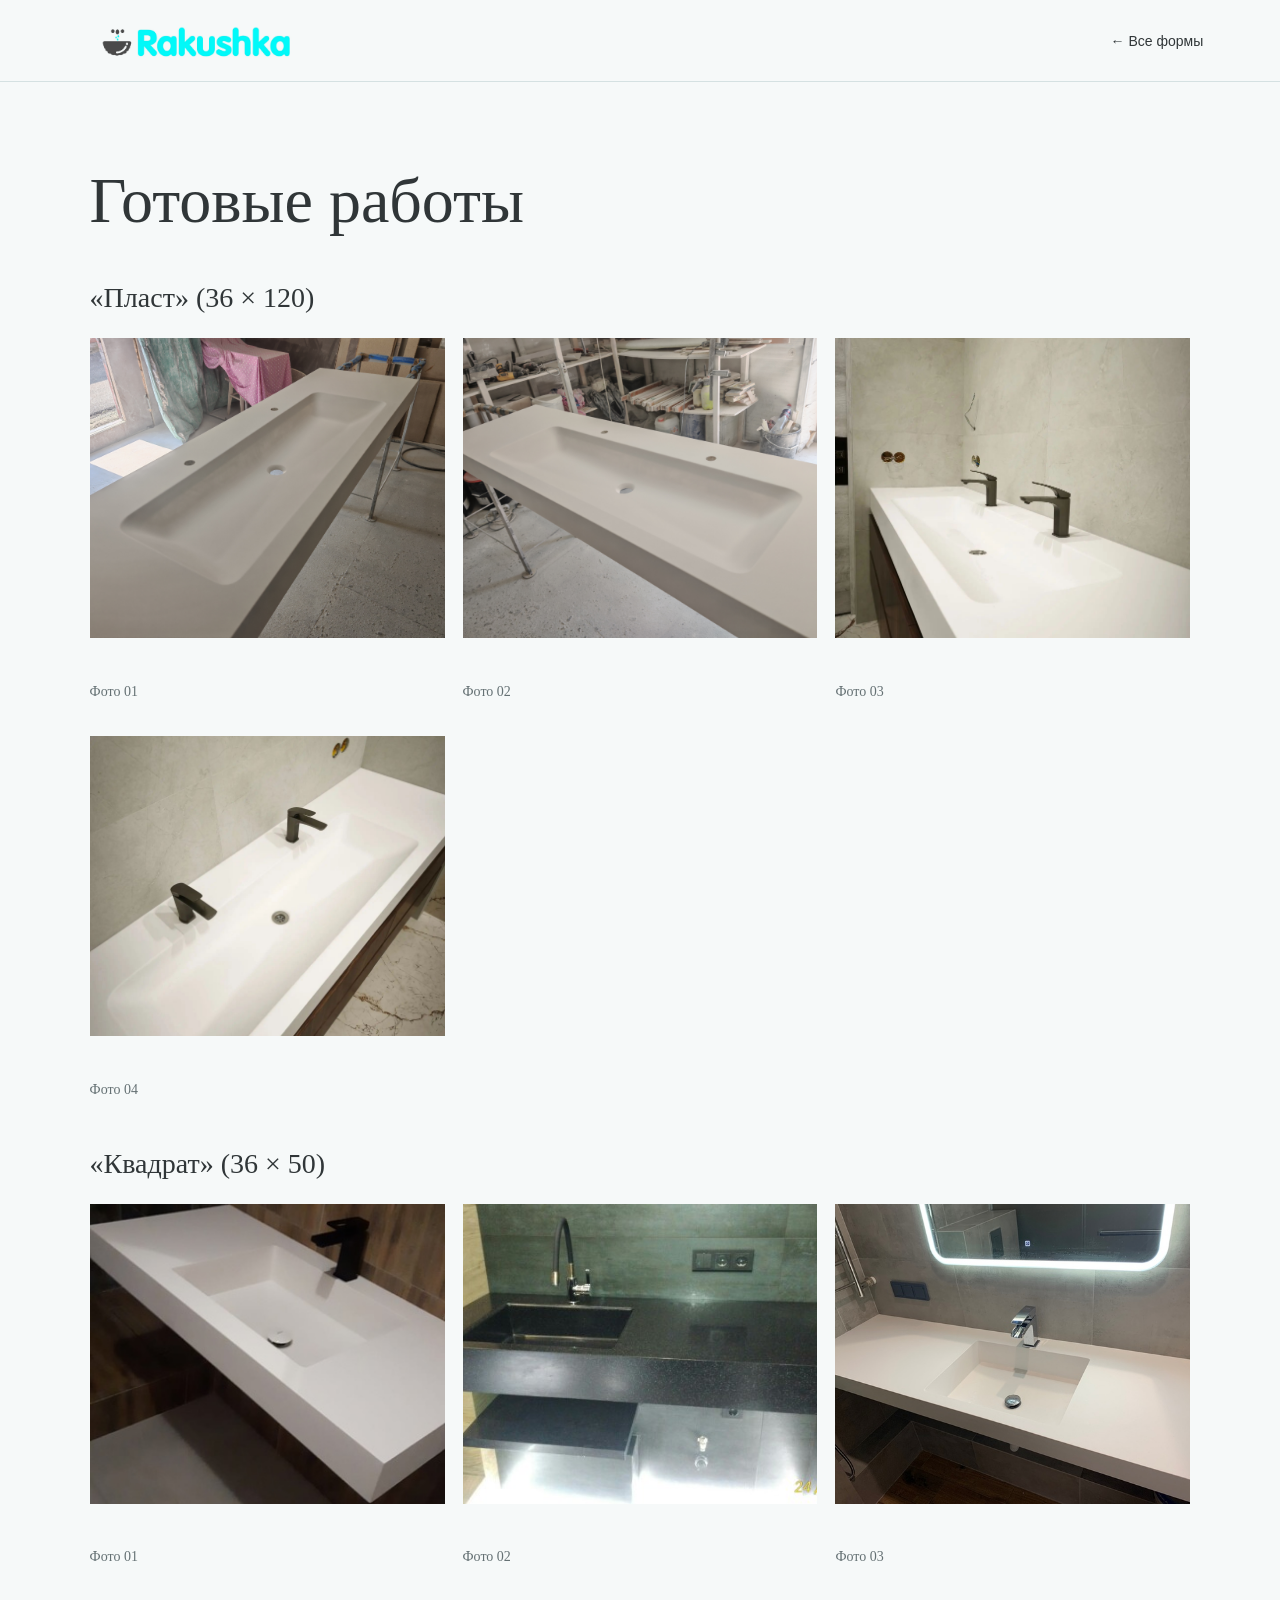
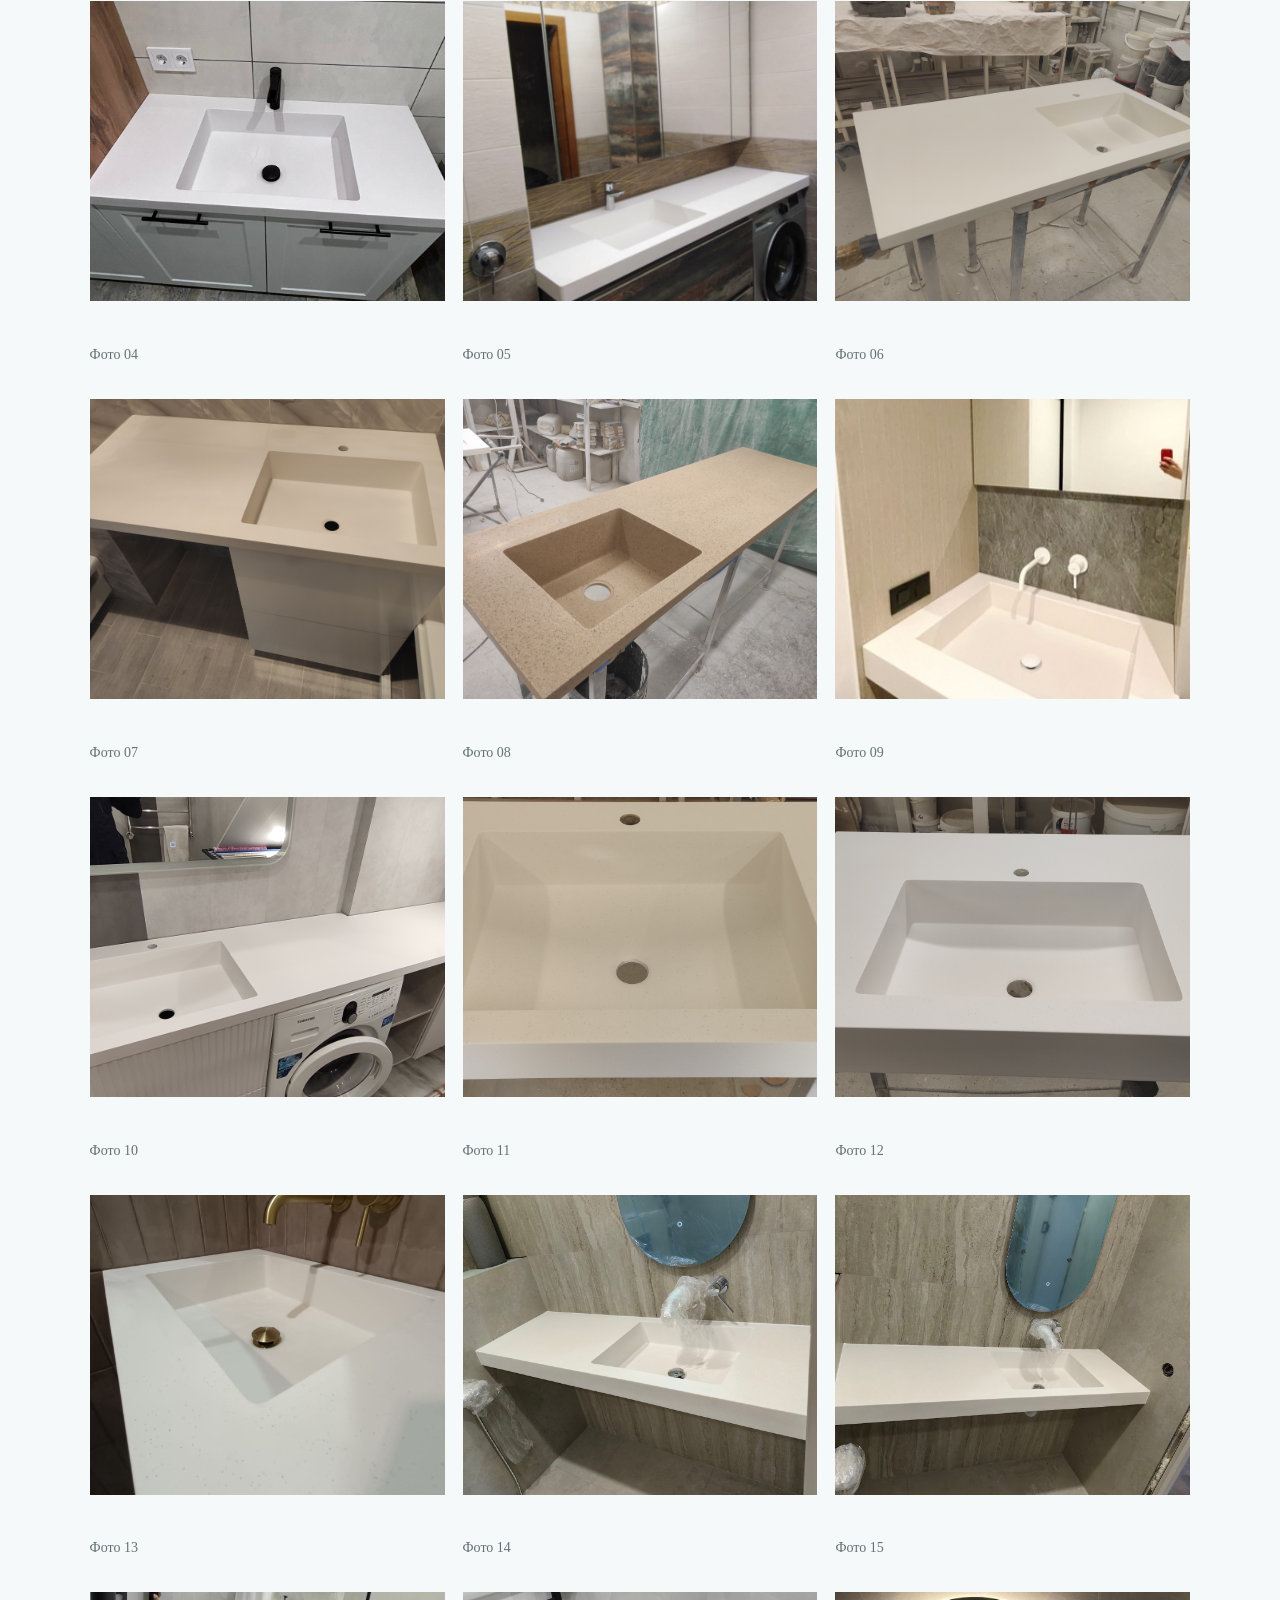
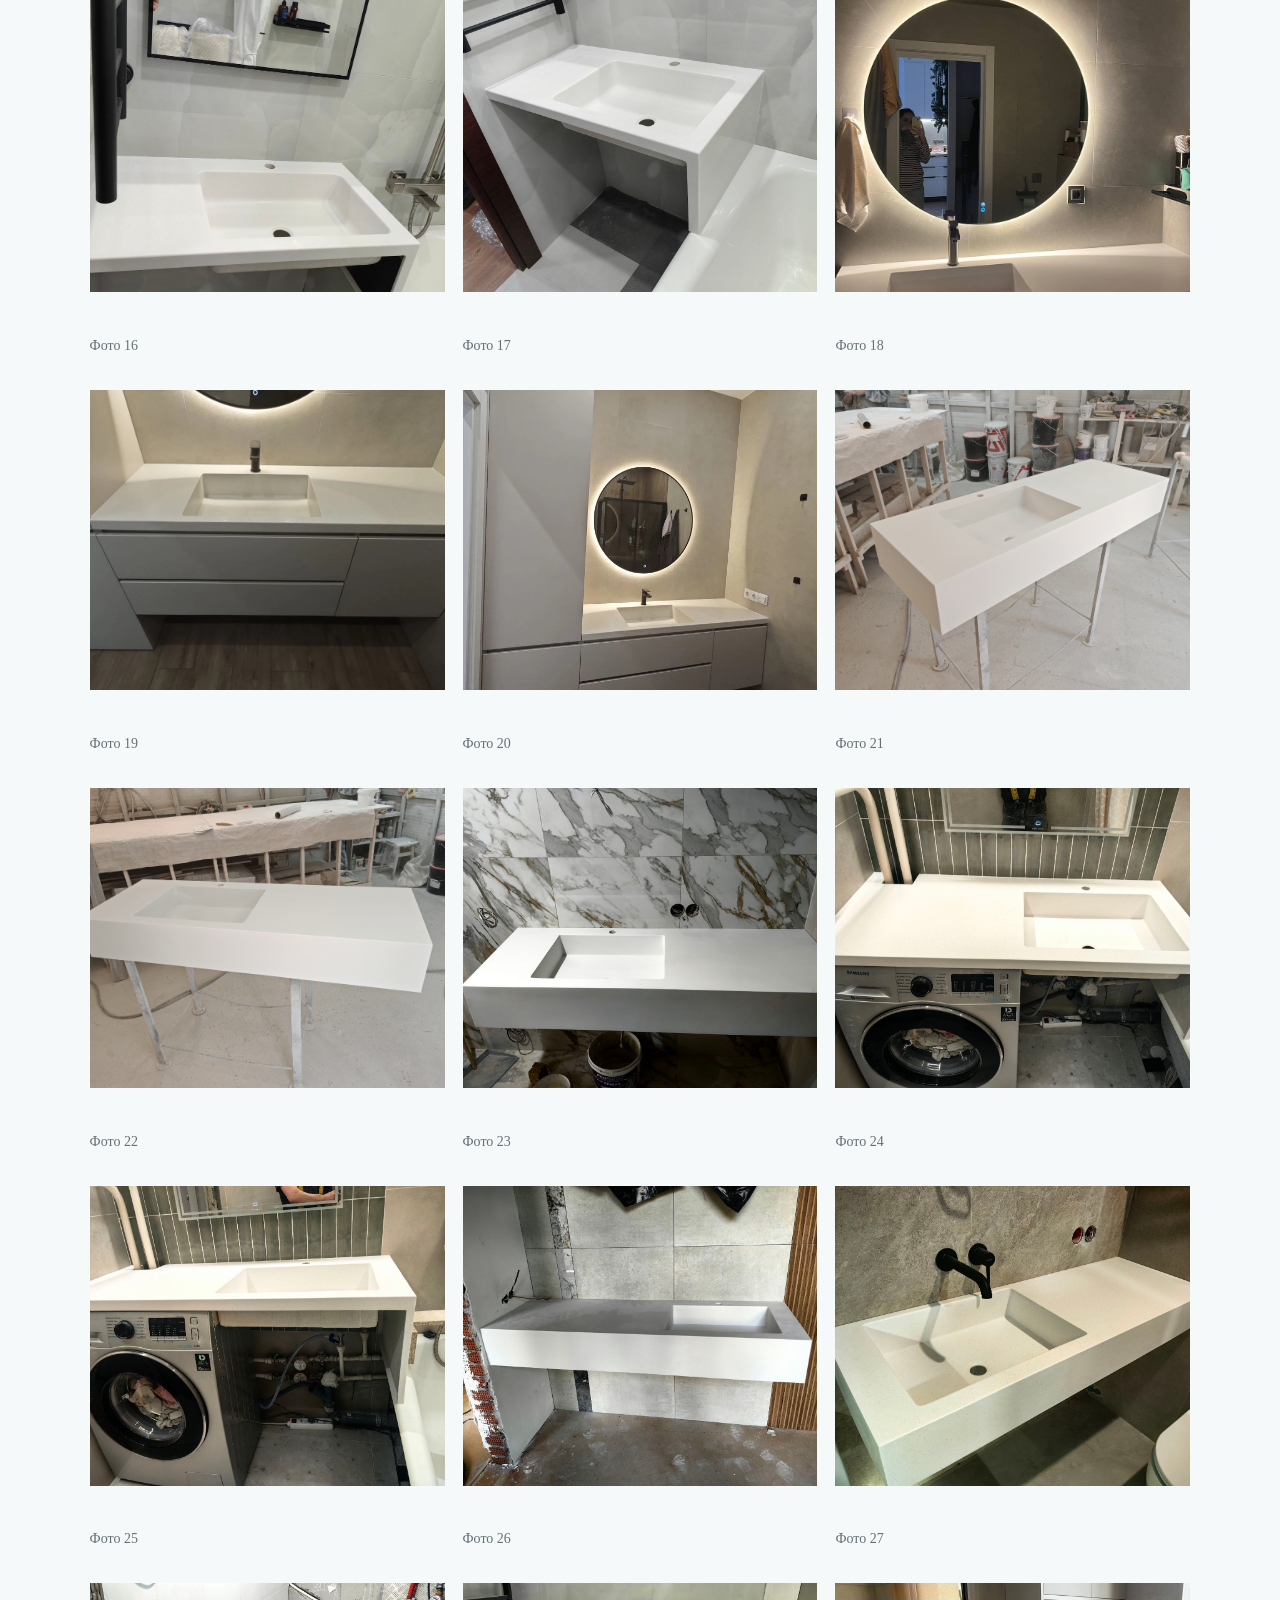
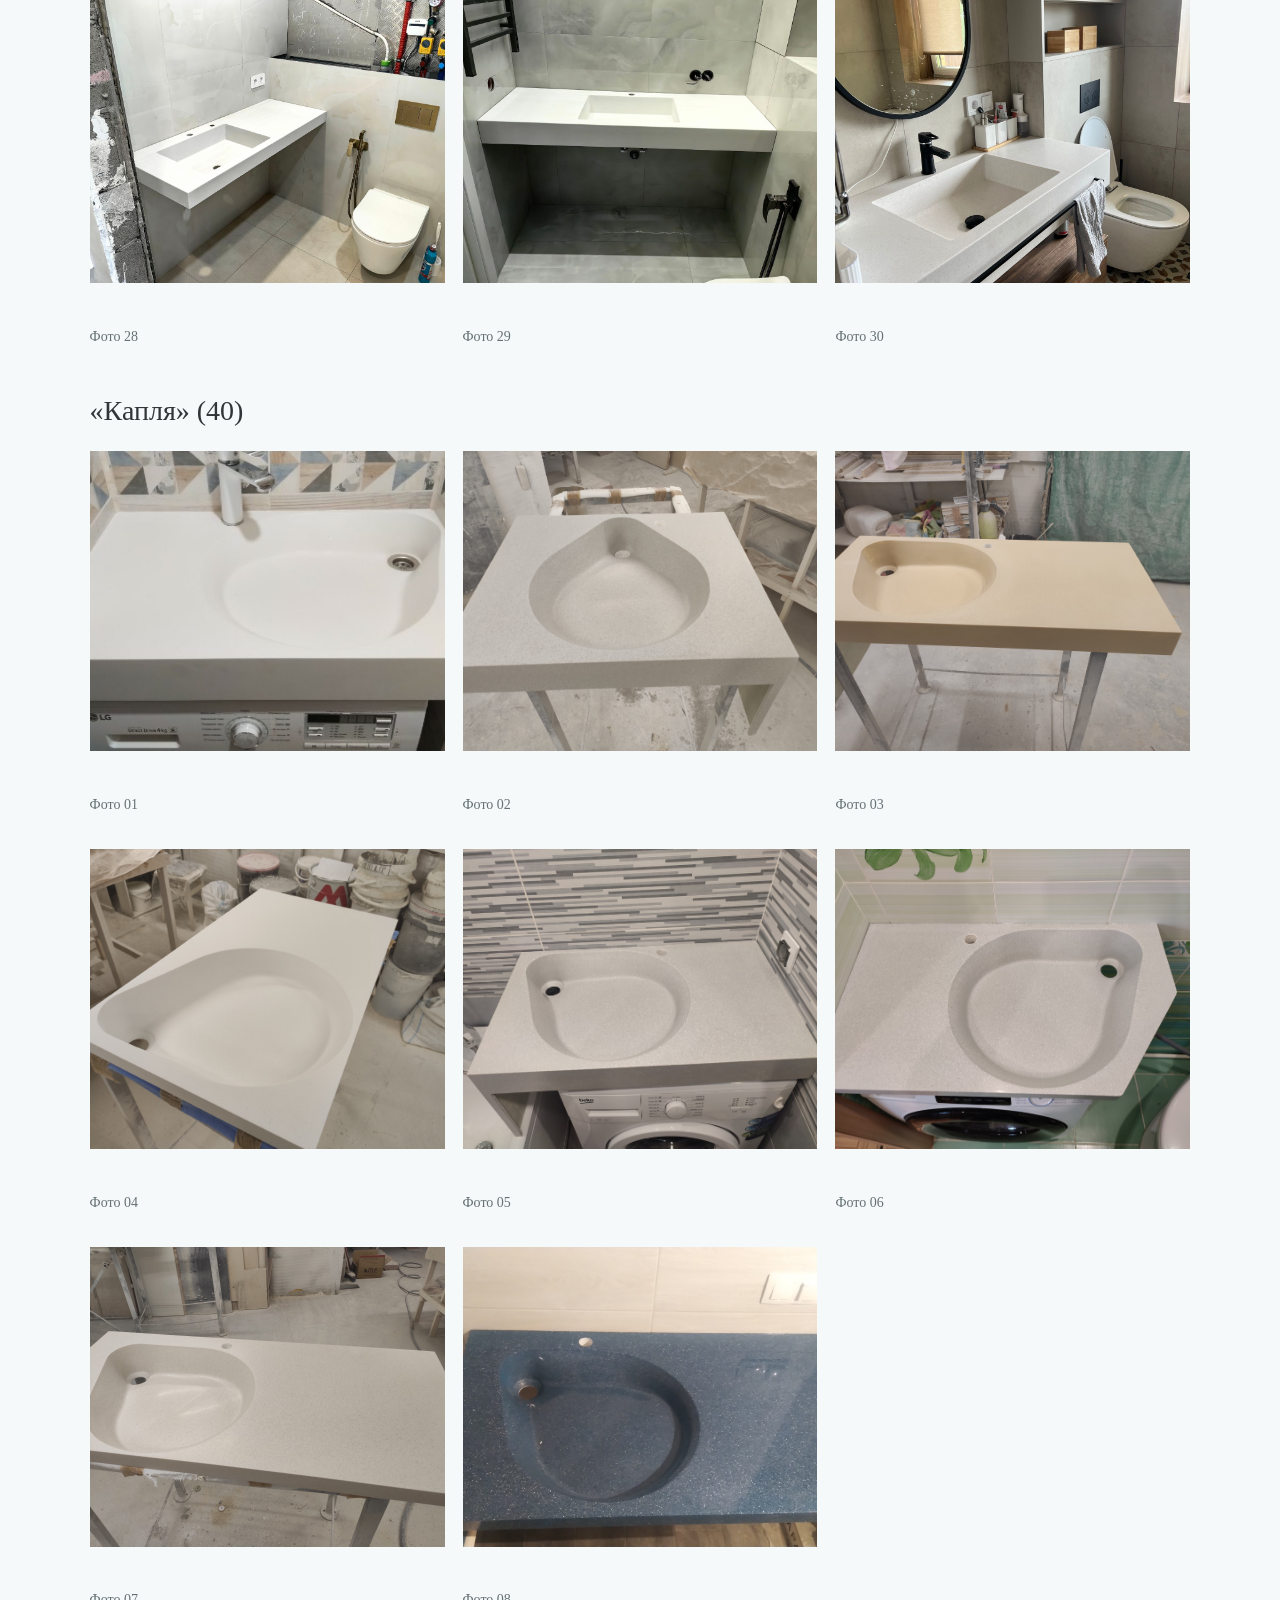
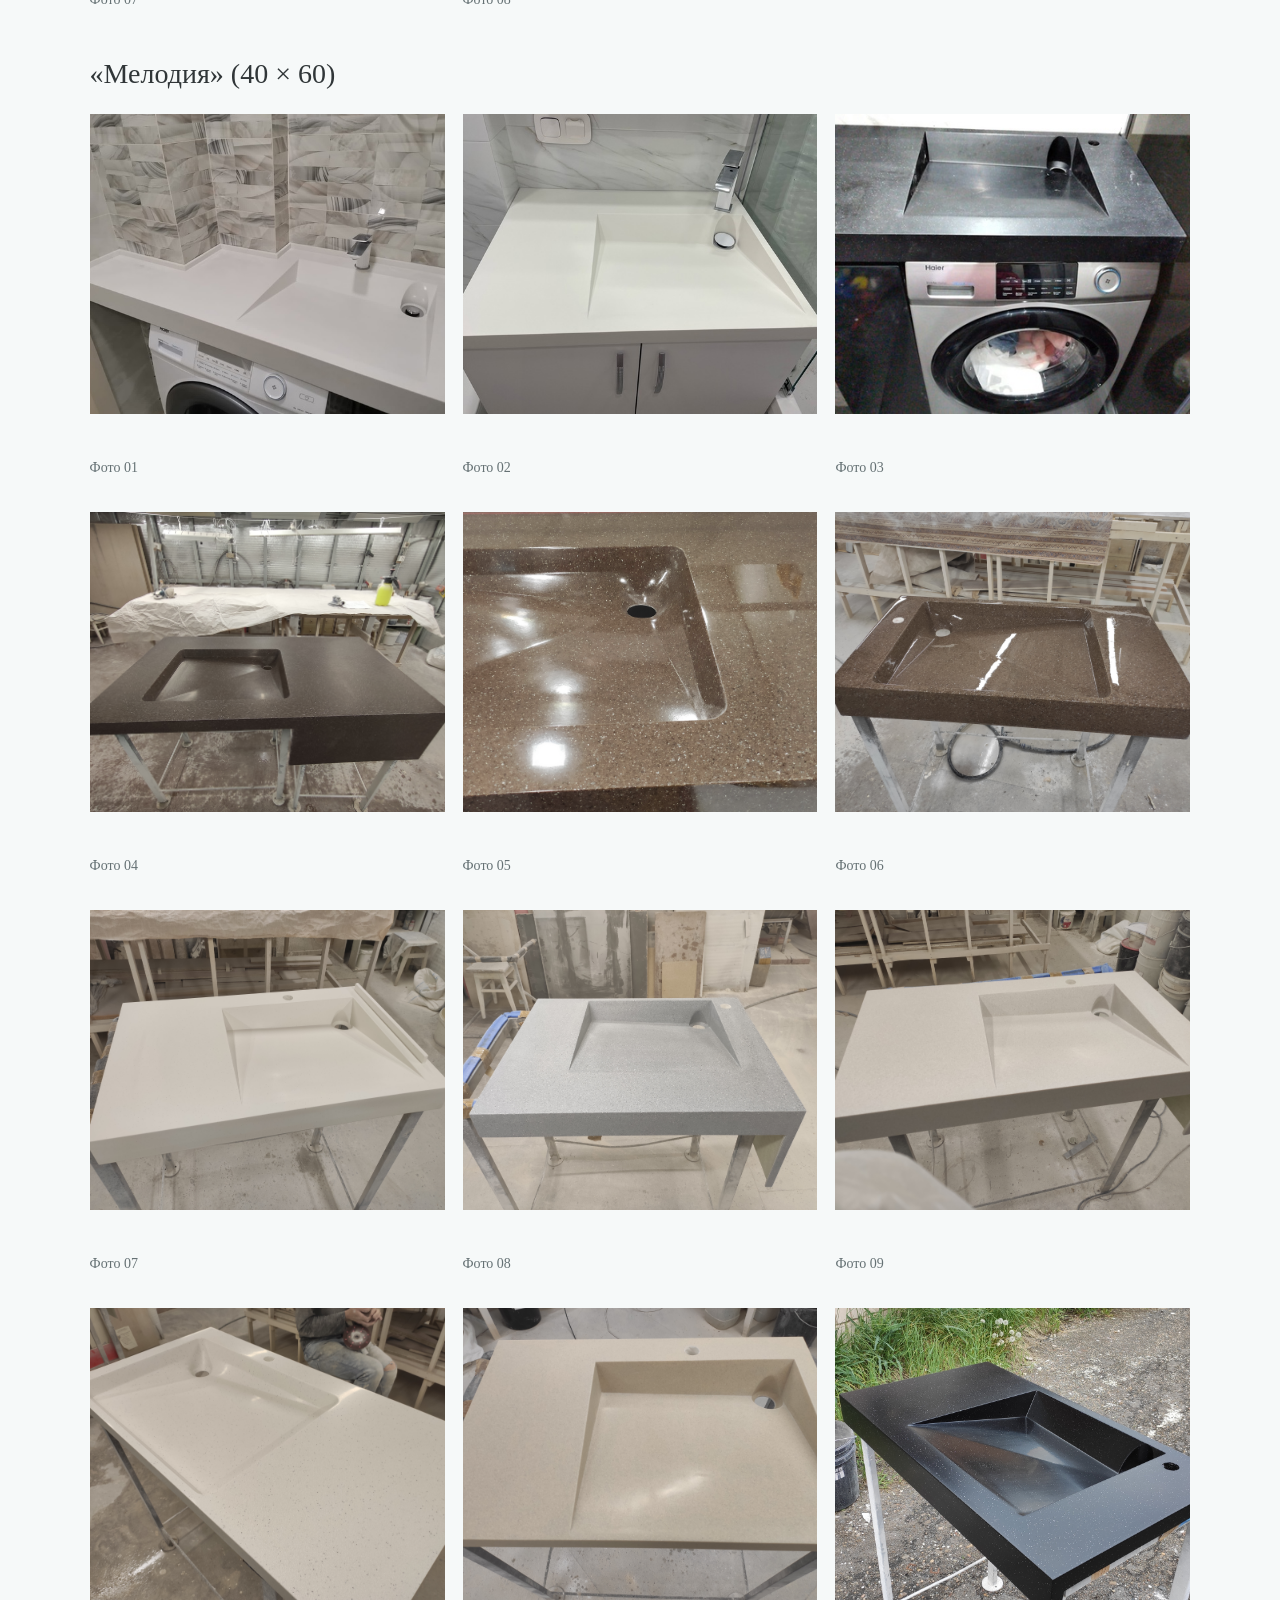
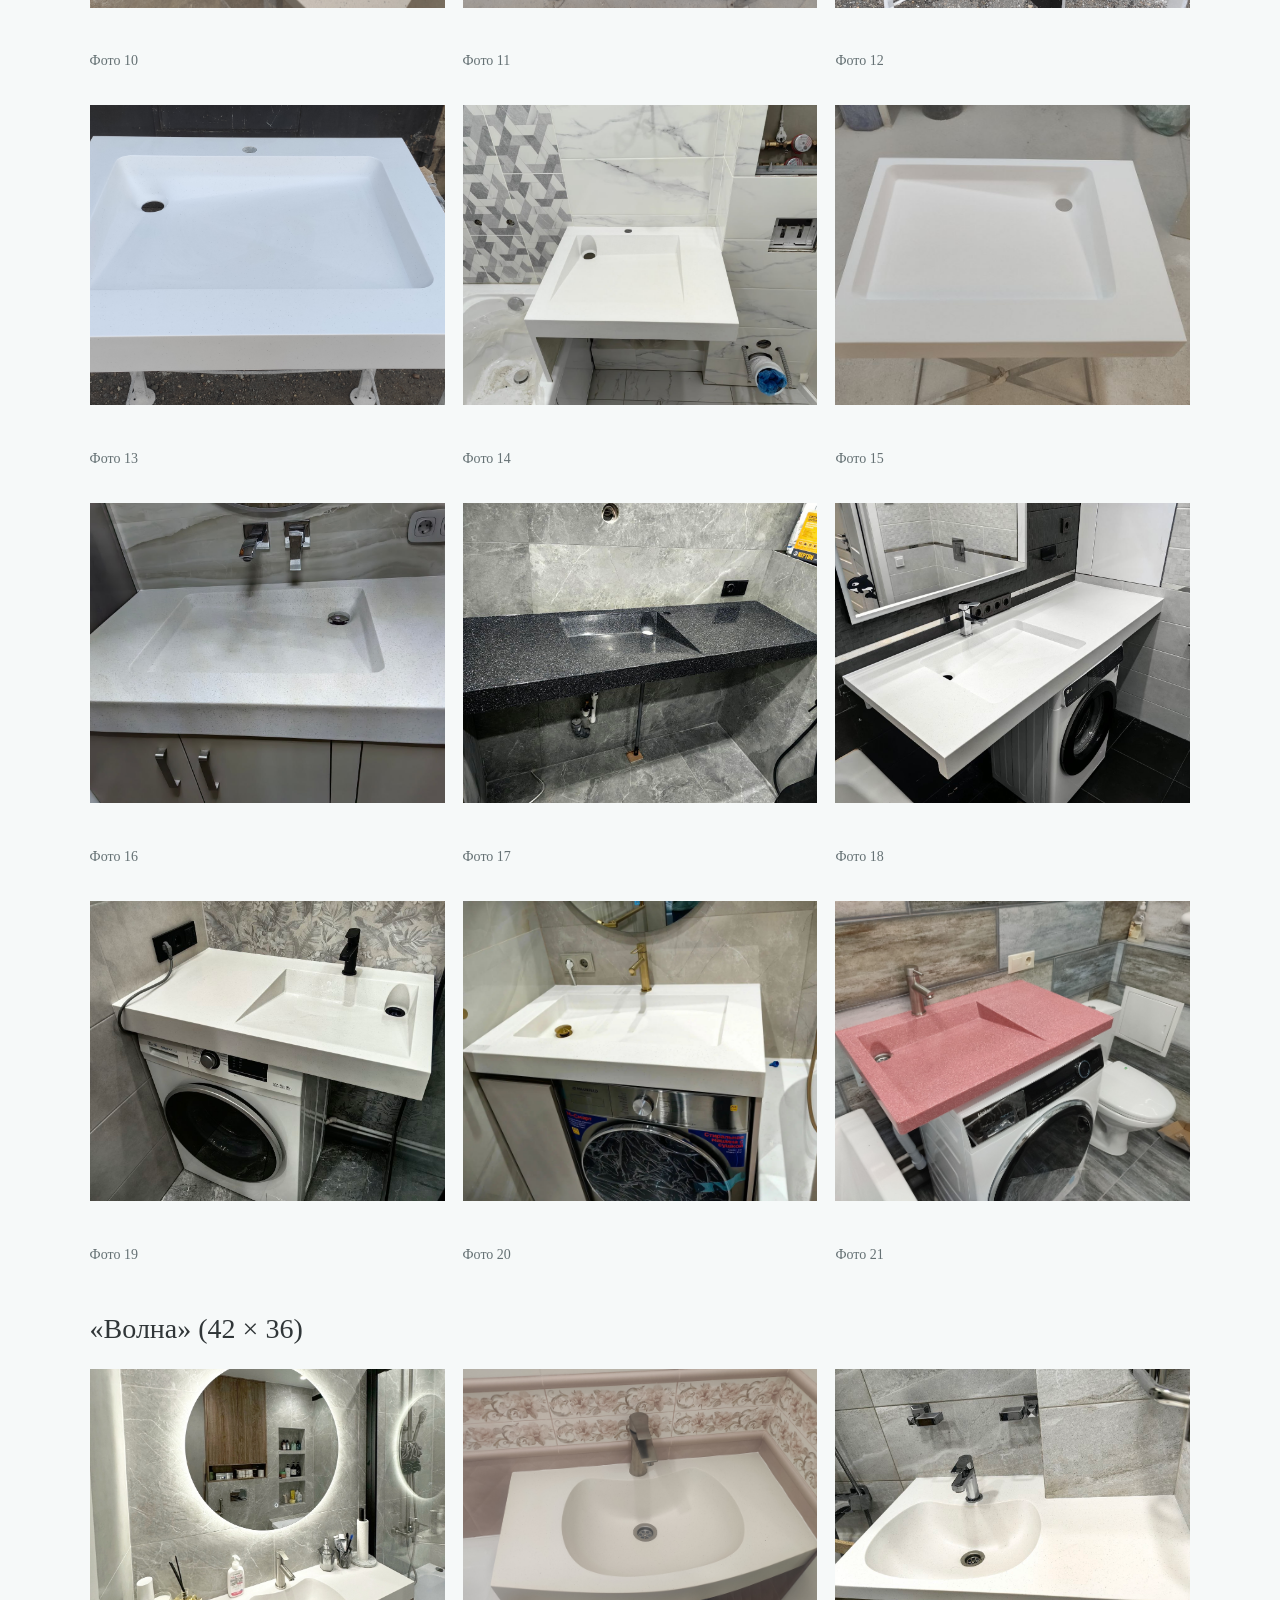
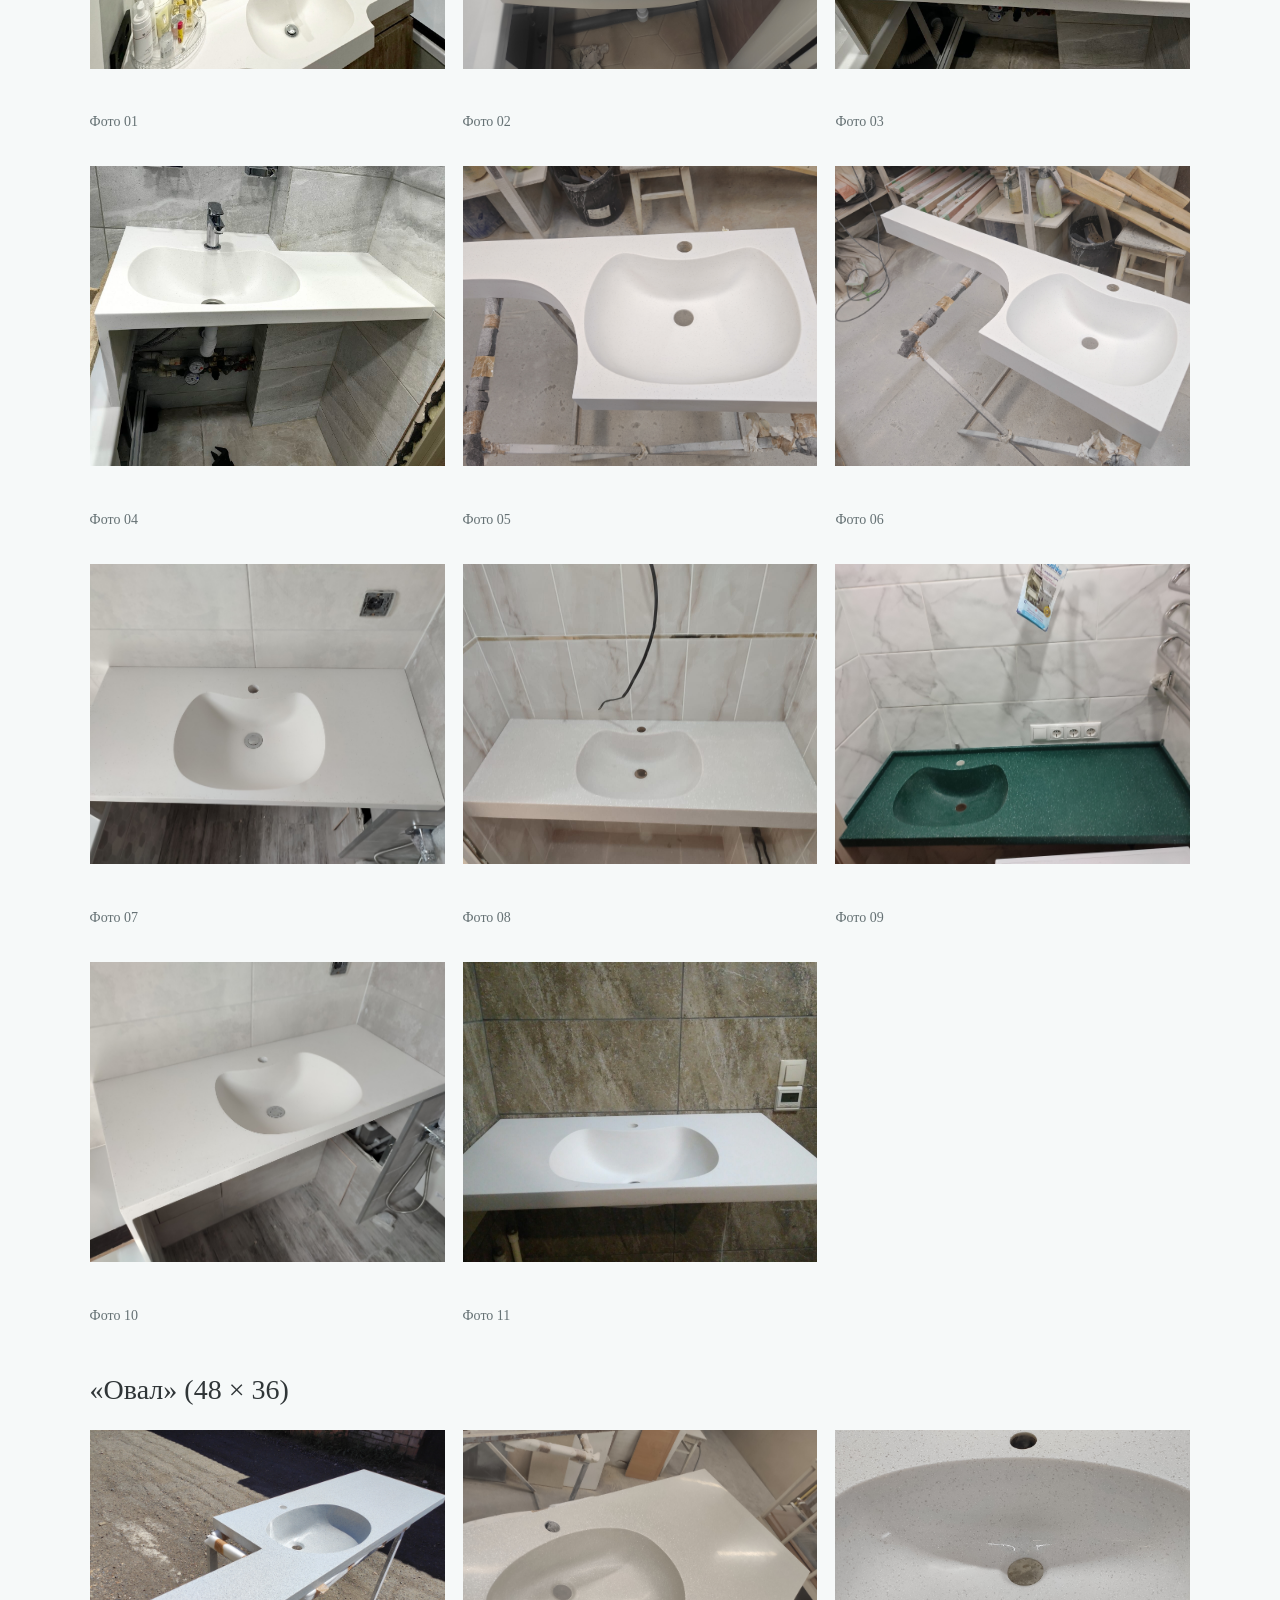
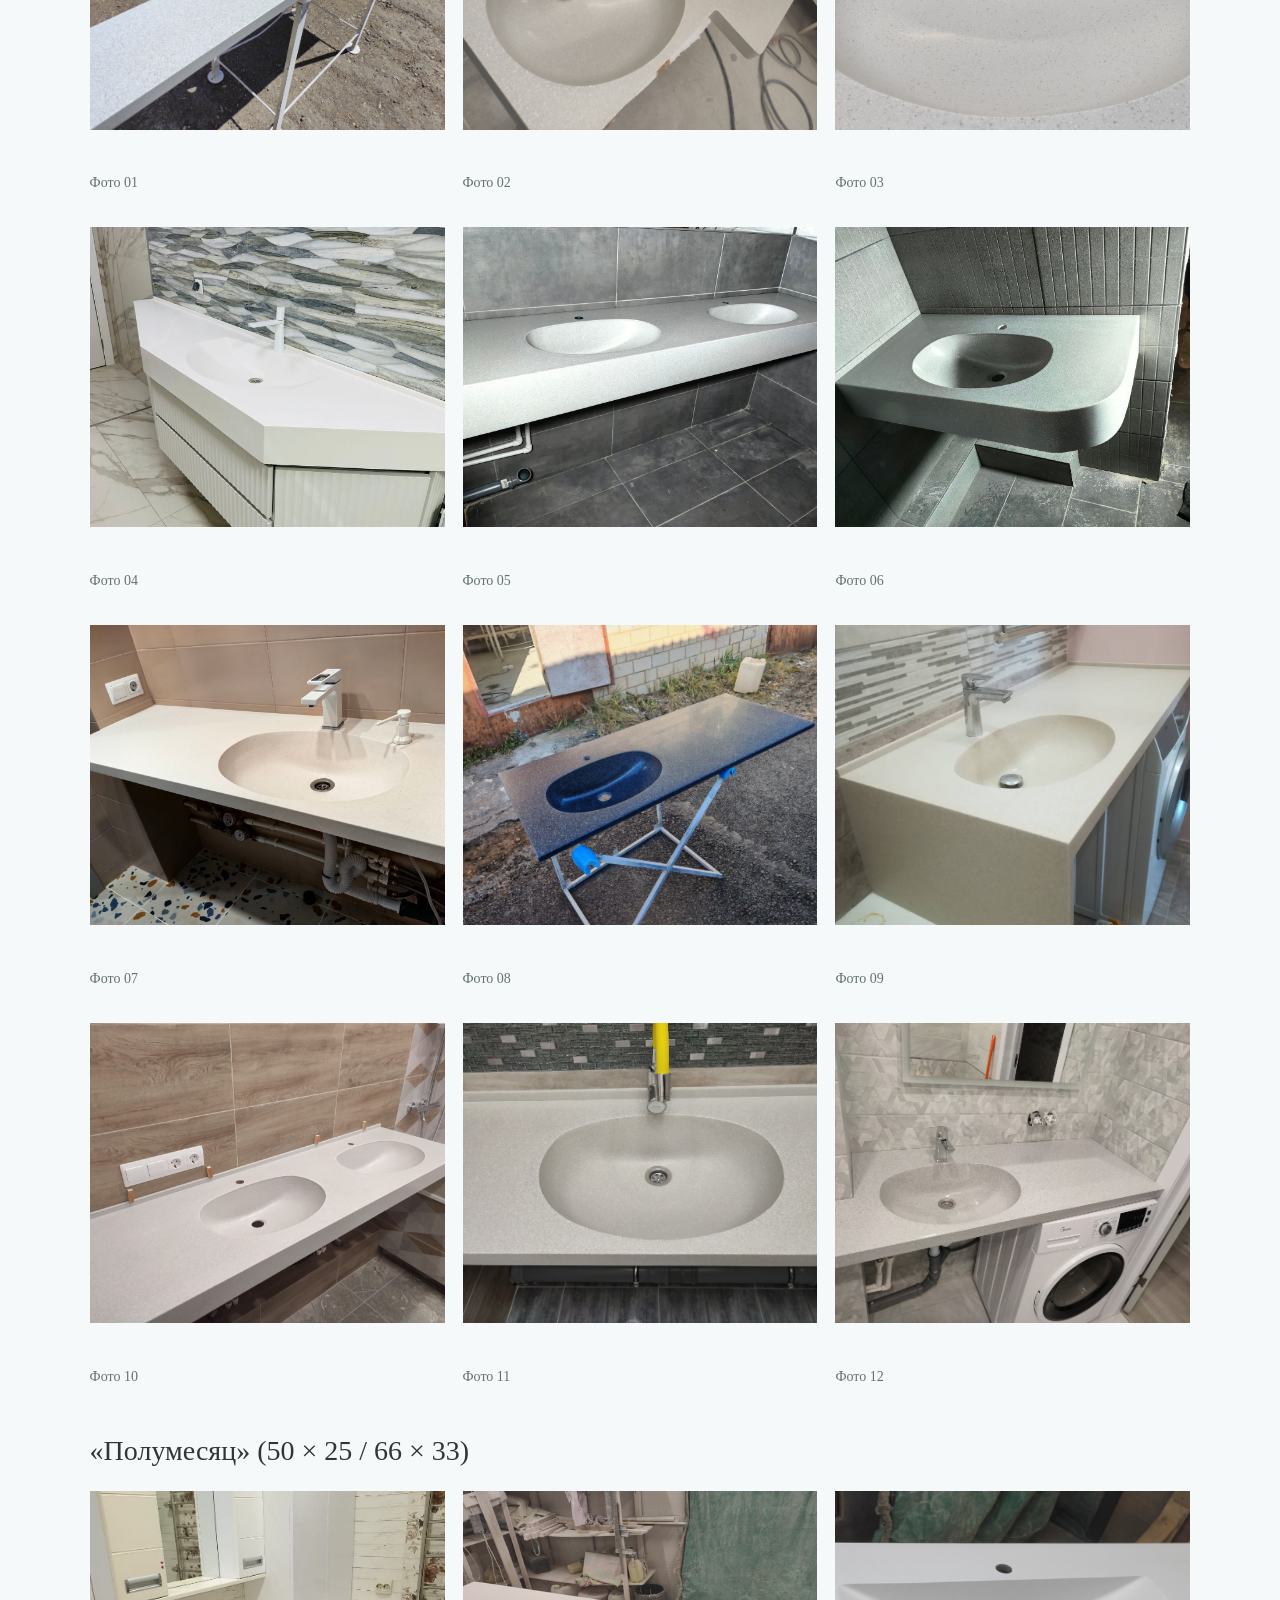
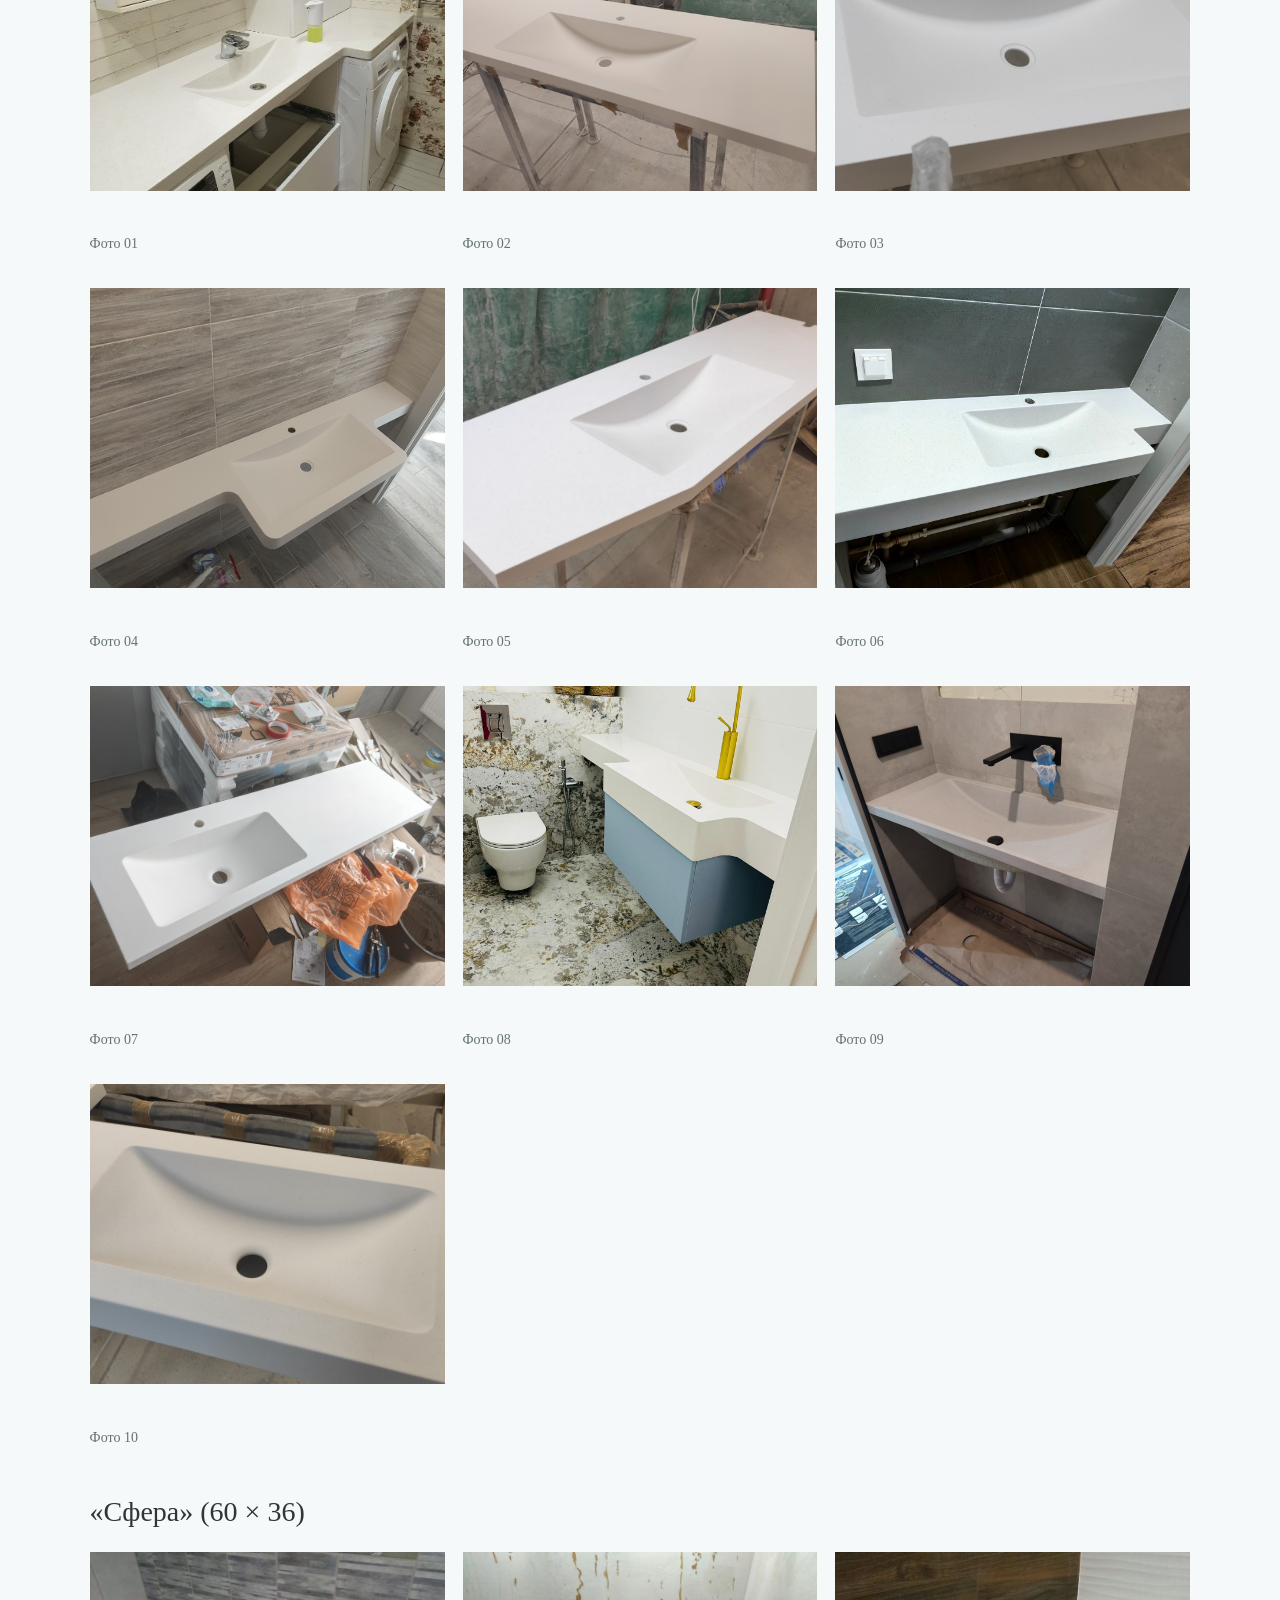
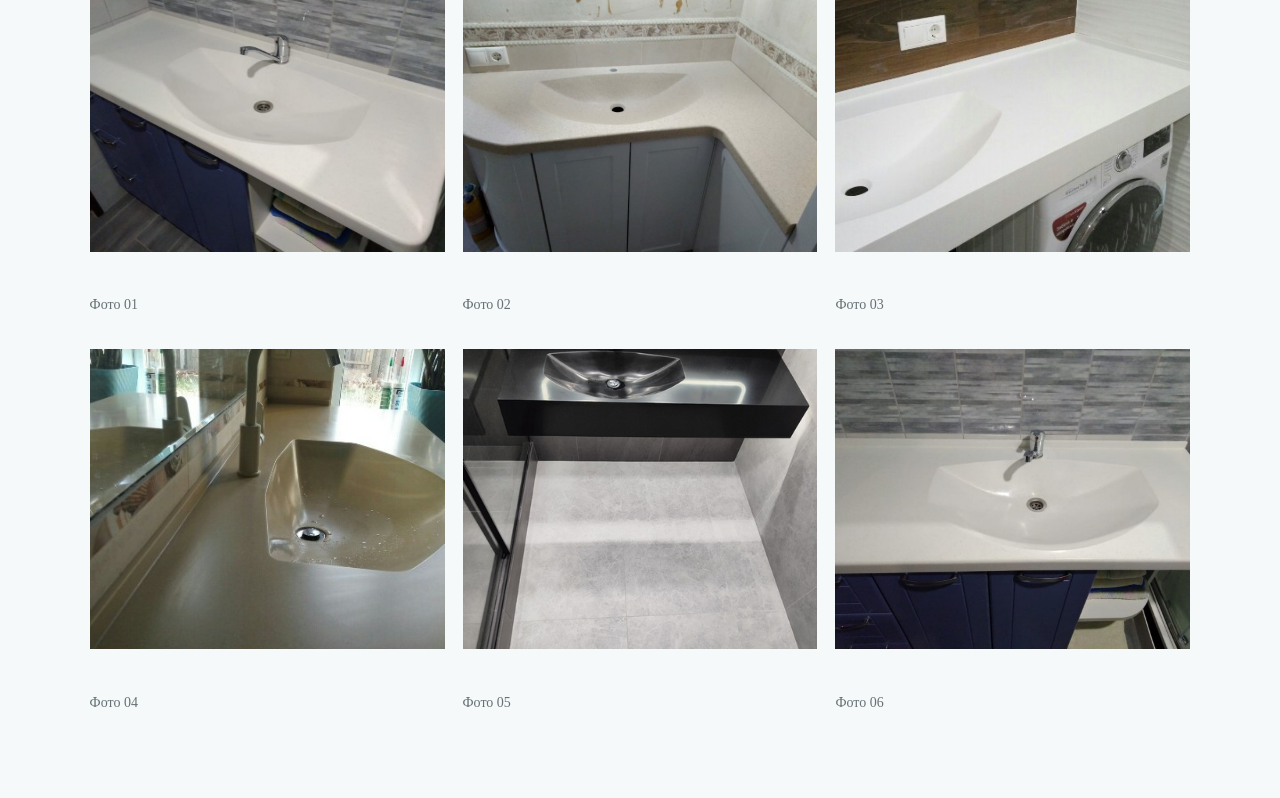
==== works.html @ c7b10550 "добавил сайт" ====
<!DOCTYPE html>
<html lang="ru">
<head>
    <meta charset="UTF-8">
    <meta name="viewport" content="width=device-width, initial-scale=1.0">
    <meta name="description" content="Готовые работы: раковины из искусственного камня.">
    <title>Готовые работы — Форма камня</title>
    <link rel="stylesheet" href="styles.css">
</head>
<body>
    <header class="header">
        <a class="site-logo-link" href="index.html" aria-label="На главную страницу">
            <img class="site-logo" src="img/logo/logo.jpg" alt="Форма камня — логотип">
        </a>
        <nav class="navigation">
            <a href="index.html#forms">← Все формы</a>
        </nav>
    </header>

    <main class="works section">
        <h1 id="works-title">Готовые работы</h1>
        <section class="work-group" data-form="36x120">
            <h2 class="work-group__title">«Пласт» (36 × 120)</h2>
            <div class="works-grid">
                <article class="work-card">
                    <img src="img/36x120-pryamougolnaya-kruglaya/01.jpg" alt="36 × 120 — прямоугольная, скруглённая — фото 01" loading="lazy">
                    <h2></h2>
                    <p>Фото 01</p>
                </article>

                <article class="work-card">
                    <img src="img/36x120-pryamougolnaya-kruglaya/02.jpg" alt="36 × 120 — прямоугольная, скруглённая — фото 02" loading="lazy">
                    <h2></h2>
                    <p>Фото 02</p>
                </article>

                <article class="work-card">
                    <img src="img/36x120-pryamougolnaya-kruglaya/03.jpg" alt="36 × 120 — прямоугольная, скруглённая — фото 03" loading="lazy">
                    <h2></h2>
                    <p>Фото 03</p>
                </article>

                <article class="work-card">
                    <img src="img/36x120-pryamougolnaya-kruglaya/04.jpg" alt="36 × 120 — прямоугольная, скруглённая — фото 04" loading="lazy">
                    <h2></h2>
                    <p>Фото 04</p>
                </article>

            </div>
        </section>

        <section class="work-group" data-form="36x50">
            <h2 class="work-group__title">«Квадрат» (36 × 50)</h2>
            <div class="works-grid">
                <article class="work-card">
                    <img src="img/36x50-kvadratnaya/01.jpg" alt="36 × 50 — квадратная — фото 01" loading="lazy">
                    <h2></h2>
                    <p>Фото 01</p>
                </article>

                <article class="work-card">
                    <img src="img/36x50-kvadratnaya/02.jpg" alt="36 × 50 — квадратная — фото 02" loading="lazy">
                    <h2></h2>
                    <p>Фото 02</p>
                </article>

                <article class="work-card">
                    <img src="img/36x50-kvadratnaya/03.jpg" alt="36 × 50 — квадратная — фото 03" loading="lazy">
                    <h2></h2>
                    <p>Фото 03</p>
                </article>

                <article class="work-card">
                    <img src="img/36x50-kvadratnaya/04.jpg" alt="36 × 50 — квадратная — фото 04" loading="lazy">
                    <h2></h2>
                    <p>Фото 04</p>
                </article>

                <article class="work-card">
                    <img src="img/36x50-kvadratnaya/05.jpg" alt="36 × 50 — квадратная — фото 05" loading="lazy">
                    <h2></h2>
                    <p>Фото 05</p>
                </article>

                <article class="work-card">
                    <img src="img/36x50-kvadratnaya/06.jpg" alt="36 × 50 — квадратная — фото 06" loading="lazy">
                    <h2></h2>
                    <p>Фото 06</p>
                </article>

                <article class="work-card">
                    <img src="img/36x50-kvadratnaya/07.jpg" alt="36 × 50 — квадратная — фото 07" loading="lazy">
                    <h2></h2>
                    <p>Фото 07</p>
                </article>

                <article class="work-card">
                    <img src="img/36x50-kvadratnaya/08.jpg" alt="36 × 50 — квадратная — фото 08" loading="lazy">
                    <h2></h2>
                    <p>Фото 08</p>
                </article>

                <article class="work-card">
                    <img src="img/36x50-kvadratnaya/09.jpg" alt="36 × 50 — квадратная — фото 09" loading="lazy">
                    <h2></h2>
                    <p>Фото 09</p>
                </article>

                <article class="work-card">
                    <img src="img/36x50-kvadratnaya/10.jpg" alt="36 × 50 — квадратная — фото 10" loading="lazy">
                    <h2></h2>
                    <p>Фото 10</p>
                </article>

                <article class="work-card">
                    <img src="img/36x50-kvadratnaya/11.jpg" alt="36 × 50 — квадратная — фото 11" loading="lazy">
                    <h2></h2>
                    <p>Фото 11</p>
                </article>

                <article class="work-card">
                    <img src="img/36x50-kvadratnaya/12.jpg" alt="36 × 50 — квадратная — фото 12" loading="lazy">
                    <h2></h2>
                    <p>Фото 12</p>
                </article>

                <article class="work-card">
                    <img src="img/36x50-kvadratnaya/13.jpg" alt="36 × 50 — квадратная — фото 13" loading="lazy">
                    <h2></h2>
                    <p>Фото 13</p>
                </article>

                <article class="work-card">
                    <img src="img/36x50-kvadratnaya/14.jpg" alt="36 × 50 — квадратная — фото 14" loading="lazy">
                    <h2></h2>
                    <p>Фото 14</p>
                </article>

                <article class="work-card">
                    <img src="img/36x50-kvadratnaya/15.jpg" alt="36 × 50 — квадратная — фото 15" loading="lazy">
                    <h2></h2>
                    <p>Фото 15</p>
                </article>

                <article class="work-card">
                    <img src="img/36x50-kvadratnaya/16.jpg" alt="36 × 50 — квадратная — фото 16" loading="lazy">
                    <h2></h2>
                    <p>Фото 16</p>
                </article>

                <article class="work-card">
                    <img src="img/36x50-kvadratnaya/17.jpg" alt="36 × 50 — квадратная — фото 17" loading="lazy">
                    <h2></h2>
                    <p>Фото 17</p>
                </article>

                <article class="work-card">
                    <img src="img/36x50-kvadratnaya/18.jpg" alt="36 × 50 — квадратная — фото 18" loading="lazy">
                    <h2></h2>
                    <p>Фото 18</p>
                </article>

                <article class="work-card">
                    <img src="img/36x50-kvadratnaya/19.jpg" alt="36 × 50 — квадратная — фото 19" loading="lazy">
                    <h2></h2>
                    <p>Фото 19</p>
                </article>

                <article class="work-card">
                    <img src="img/36x50-kvadratnaya/20.jpg" alt="36 × 50 — квадратная — фото 20" loading="lazy">
                    <h2></h2>
                    <p>Фото 20</p>
                </article>

                <article class="work-card">
                    <img src="img/36x50-kvadratnaya/21.jpg" alt="36 × 50 — квадратная — фото 21" loading="lazy">
                    <h2></h2>
                    <p>Фото 21</p>
                </article>

                <article class="work-card">
                    <img src="img/36x50-kvadratnaya/22.jpg" alt="36 × 50 — квадратная — фото 22" loading="lazy">
                    <h2></h2>
                    <p>Фото 22</p>
                </article>

                <article class="work-card">
                    <img src="img/36x50-kvadratnaya/23.jpg" alt="36 × 50 — квадратная — фото 23" loading="lazy">
                    <h2></h2>
                    <p>Фото 23</p>
                </article>

                <article class="work-card">
                    <img src="img/36x50-kvadratnaya/24.jpg" alt="36 × 50 — квадратная — фото 24" loading="lazy">
                    <h2></h2>
                    <p>Фото 24</p>
                </article>

                <article class="work-card">
                    <img src="img/36x50-kvadratnaya/25.jpg" alt="36 × 50 — квадратная — фото 25" loading="lazy">
                    <h2></h2>
                    <p>Фото 25</p>
                </article>

                <article class="work-card">
                    <img src="img/36x50-kvadratnaya/26.jpg" alt="36 × 50 — квадратная — фото 26" loading="lazy">
                    <h2></h2>
                    <p>Фото 26</p>
                </article>

                <article class="work-card">
                    <img src="img/36x50-kvadratnaya/27.jpg" alt="36 × 50 — квадратная — фото 27" loading="lazy">
                    <h2></h2>
                    <p>Фото 27</p>
                </article>

                <article class="work-card">
                    <img src="img/36x50-kvadratnaya/28.jpg" alt="36 × 50 — квадратная — фото 28" loading="lazy">
                    <h2></h2>
                    <p>Фото 28</p>
                </article>

                <article class="work-card">
                    <img src="img/36x50-kvadratnaya/29.jpg" alt="36 × 50 — квадратная — фото 29" loading="lazy">
                    <h2></h2>
                    <p>Фото 29</p>
                </article>

                <article class="work-card">
                    <img src="img/36x50-kvadratnaya/30.jpg" alt="36 × 50 — квадратная — фото 30" loading="lazy">
                    <h2></h2>
                    <p>Фото 30</p>
                </article>

            </div>
        </section>

        <section class="work-group" data-form="40-oval">
            <h2 class="work-group__title">«Капля» (40)</h2>
            <div class="works-grid">
                <article class="work-card">
                    <img src="img/40-ovalnaya/01.jpg" alt="40 — овальная — фото 01" loading="lazy">
                    <h2></h2>
                    <p>Фото 01</p>
                </article>

                <article class="work-card">
                    <img src="img/40-ovalnaya/02.jpg" alt="40 — овальная — фото 02" loading="lazy">
                    <h2></h2>
                    <p>Фото 02</p>
                </article>

                <article class="work-card">
                    <img src="img/40-ovalnaya/03.jpg" alt="40 — овальная — фото 03" loading="lazy">
                    <h2></h2>
                    <p>Фото 03</p>
                </article>

                <article class="work-card">
                    <img src="img/40-ovalnaya/04.jpg" alt="40 — овальная — фото 04" loading="lazy">
                    <h2></h2>
                    <p>Фото 04</p>
                </article>

                <article class="work-card">
                    <img src="img/40-ovalnaya/05.jpg" alt="40 — овальная — фото 05" loading="lazy">
                    <h2></h2>
                    <p>Фото 05</p>
                </article>

                <article class="work-card">
                    <img src="img/40-ovalnaya/06.jpg" alt="40 — овальная — фото 06" loading="lazy">
                    <h2></h2>
                    <p>Фото 06</p>
                </article>

                <article class="work-card">
                    <img src="img/40-ovalnaya/07.jpg" alt="40 — овальная — фото 07" loading="lazy">
                    <h2></h2>
                    <p>Фото 07</p>
                </article>

                <article class="work-card">
                    <img src="img/40-ovalnaya/08.jpg" alt="40 — овальная — фото 08" loading="lazy">
                    <h2></h2>
                    <p>Фото 08</p>
                </article>

            </div>
        </section>

        <section class="work-group" data-form="40x60">
            <h2 class="work-group__title">«Мелодия» (40 × 60)</h2>
            <div class="works-grid">
                <article class="work-card">
                    <img src="img/40x60-pryamougolnaya-sliv/01.jpg" alt="40 × 60 — прямоугольная, неглубокая — фото 01" loading="lazy">
                    <h2></h2>
                    <p>Фото 01</p>
                </article>

                <article class="work-card">
                    <img src="img/40x60-pryamougolnaya-sliv/02.jpg" alt="40 × 60 — прямоугольная, неглубокая — фото 02" loading="lazy">
                    <h2></h2>
                    <p>Фото 02</p>
                </article>

                <article class="work-card">
                    <img src="img/40x60-pryamougolnaya-sliv/03.jpg" alt="40 × 60 — прямоугольная, неглубокая — фото 03" loading="lazy">
                    <h2></h2>
                    <p>Фото 03</p>
                </article>

                <article class="work-card">
                    <img src="img/40x60-pryamougolnaya-sliv/04.jpg" alt="40 × 60 — прямоугольная, неглубокая — фото 04" loading="lazy">
                    <h2></h2>
                    <p>Фото 04</p>
                </article>

                <article class="work-card">
                    <img src="img/40x60-pryamougolnaya-sliv/05.jpg" alt="40 × 60 — прямоугольная, неглубокая — фото 05" loading="lazy">
                    <h2></h2>
                    <p>Фото 05</p>
                </article>

                <article class="work-card">
                    <img src="img/40x60-pryamougolnaya-sliv/06.jpg" alt="40 × 60 — прямоугольная, неглубокая — фото 06" loading="lazy">
                    <h2></h2>
                    <p>Фото 06</p>
                </article>

                <article class="work-card">
                    <img src="img/40x60-pryamougolnaya-sliv/07.jpg" alt="40 × 60 — прямоугольная, неглубокая — фото 07" loading="lazy">
                    <h2></h2>
                    <p>Фото 07</p>
                </article>

                <article class="work-card">
                    <img src="img/40x60-pryamougolnaya-sliv/08.jpg" alt="40 × 60 — прямоугольная, неглубокая — фото 08" loading="lazy">
                    <h2></h2>
                    <p>Фото 08</p>
                </article>

                <article class="work-card">
                    <img src="img/40x60-pryamougolnaya-sliv/09.jpg" alt="40 × 60 — прямоугольная, неглубокая — фото 09" loading="lazy">
                    <h2></h2>
                    <p>Фото 09</p>
                </article>

                <article class="work-card">
                    <img src="img/40x60-pryamougolnaya-sliv/10.jpg" alt="40 × 60 — прямоугольная, неглубокая — фото 10" loading="lazy">
                    <h2></h2>
                    <p>Фото 10</p>
                </article>

                <article class="work-card">
                    <img src="img/40x60-pryamougolnaya-sliv/11.jpg" alt="40 × 60 — прямоугольная, неглубокая — фото 11" loading="lazy">
                    <h2></h2>
                    <p>Фото 11</p>
                </article>

                <article class="work-card">
                    <img src="img/40x60-pryamougolnaya-sliv/12.jpg" alt="40 × 60 — прямоугольная, неглубокая — фото 12" loading="lazy">
                    <h2></h2>
                    <p>Фото 12</p>
                </article>

                <article class="work-card">
                    <img src="img/40x60-pryamougolnaya-sliv/13.jpg" alt="40 × 60 — прямоугольная, неглубокая — фото 13" loading="lazy">
                    <h2></h2>
                    <p>Фото 13</p>
                </article>

                <article class="work-card">
                    <img src="img/40x60-pryamougolnaya-sliv/14.jpg" alt="40 × 60 — прямоугольная, неглубокая — фото 14" loading="lazy">
                    <h2></h2>
                    <p>Фото 14</p>
                </article>

                <article class="work-card">
                    <img src="img/40x60-pryamougolnaya-sliv/15.jpg" alt="40 × 60 — прямоугольная, неглубокая — фото 15" loading="lazy">
                    <h2></h2>
                    <p>Фото 15</p>
                </article>

                <article class="work-card">
                    <img src="img/40x60-pryamougolnaya-sliv/16.jpg" alt="40 × 60 — прямоугольная, неглубокая — фото 16" loading="lazy">
                    <h2></h2>
                    <p>Фото 16</p>
                </article>

                <article class="work-card">
                    <img src="img/40x60-pryamougolnaya-sliv/17.jpg" alt="40 × 60 — прямоугольная, неглубокая — фото 17" loading="lazy">
                    <h2></h2>
                    <p>Фото 17</p>
                </article>

                <article class="work-card">
                    <img src="img/40x60-pryamougolnaya-sliv/18.jpg" alt="40 × 60 — прямоугольная, неглубокая — фото 18" loading="lazy">
                    <h2></h2>
                    <p>Фото 18</p>
                </article>

                <article class="work-card">
                    <img src="img/40x60-pryamougolnaya-sliv/19.jpg" alt="40 × 60 — прямоугольная, неглубокая — фото 19" loading="lazy">
                    <h2></h2>
                    <p>Фото 19</p>
                </article>

                <article class="work-card">
                    <img src="img/40x60-pryamougolnaya-sliv/20.jpg" alt="40 × 60 — прямоугольная, неглубокая — фото 20" loading="lazy">
                    <h2></h2>
                    <p>Фото 20</p>
                </article>

                <article class="work-card">
                    <img src="img/40x60-pryamougolnaya-sliv/21.jpg" alt="40 × 60 — прямоугольная, неглубокая — фото 21" loading="lazy">
                    <h2></h2>
                    <p>Фото 21</p>
                </article>

            </div>
        </section>

        <section class="work-group" data-form="42x36">
            <h2 class="work-group__title">«Волна» (42 × 36)</h2>
            <div class="works-grid">
                <article class="work-card">
                    <img src="img/42x36-izognutaya/01.jpg" alt="42 × 36 — изогнутая — фото 01" loading="lazy">
                    <h2></h2>
                    <p>Фото 01</p>
                </article>

                <article class="work-card">
                    <img src="img/42x36-izognutaya/02.jpg" alt="42 × 36 — изогнутая — фото 02" loading="lazy">
                    <h2></h2>
                    <p>Фото 02</p>
                </article>

                <article class="work-card">
                    <img src="img/42x36-izognutaya/03.jpg" alt="42 × 36 — изогнутая — фото 03" loading="lazy">
                    <h2></h2>
                    <p>Фото 03</p>
                </article>

                <article class="work-card">
                    <img src="img/42x36-izognutaya/04.jpg" alt="42 × 36 — изогнутая — фото 04" loading="lazy">
                    <h2></h2>
                    <p>Фото 04</p>
                </article>

                <article class="work-card">
                    <img src="img/42x36-izognutaya/05.jpg" alt="42 × 36 — изогнутая — фото 05" loading="lazy">
                    <h2></h2>
                    <p>Фото 05</p>
                </article>

                <article class="work-card">
                    <img src="img/42x36-izognutaya/06.jpg" alt="42 × 36 — изогнутая — фото 06" loading="lazy">
                    <h2></h2>
                    <p>Фото 06</p>
                </article>

                <article class="work-card">
                    <img src="img/42x36-izognutaya/07.jpg" alt="42 × 36 — изогнутая — фото 07" loading="lazy">
                    <h2></h2>
                    <p>Фото 07</p>
                </article>

                <article class="work-card">
                    <img src="img/42x36-izognutaya/08.jpg" alt="42 × 36 — изогнутая — фото 08" loading="lazy">
                    <h2></h2>
                    <p>Фото 08</p>
                </article>

                <article class="work-card">
                    <img src="img/42x36-izognutaya/09.jpg" alt="42 × 36 — изогнутая — фото 09" loading="lazy">
                    <h2></h2>
                    <p>Фото 09</p>
                </article>

                <article class="work-card">
                    <img src="img/42x36-izognutaya/10.jpg" alt="42 × 36 — изогнутая — фото 10" loading="lazy">
                    <h2></h2>
                    <p>Фото 10</p>
                </article>

                <article class="work-card">
                    <img src="img/42x36-izognutaya/11.jpg" alt="42 × 36 — изогнутая — фото 11" loading="lazy">
                    <h2></h2>
                    <p>Фото 11</p>
                </article>

            </div>
        </section>

        <section class="work-group" data-form="48x36">
            <h2 class="work-group__title">«Овал» (48 × 36)</h2>
            <div class="works-grid">
                <article class="work-card">
                    <img src="img/48x36-ovalnaya/01.jpg" alt="48 × 36 — овальная — фото 01" loading="lazy">
                    <h2></h2>
                    <p>Фото 01</p>
                </article>

                <article class="work-card">
                    <img src="img/48x36-ovalnaya/02.jpg" alt="48 × 36 — овальная — фото 02" loading="lazy">
                    <h2></h2>
                    <p>Фото 02</p>
                </article>

                <article class="work-card">
                    <img src="img/48x36-ovalnaya/03.jpg" alt="48 × 36 — овальная — фото 03" loading="lazy">
                    <h2></h2>
                    <p>Фото 03</p>
                </article>

                <article class="work-card">
                    <img src="img/48x36-ovalnaya/04.jpg" alt="48 × 36 — овальная — фото 04" loading="lazy">
                    <h2></h2>
                    <p>Фото 04</p>
                </article>

                <article class="work-card">
                    <img src="img/48x36-ovalnaya/05.jpg" alt="48 × 36 — овальная — фото 05" loading="lazy">
                    <h2></h2>
                    <p>Фото 05</p>
                </article>

                <article class="work-card">
                    <img src="img/48x36-ovalnaya/06.jpg" alt="48 × 36 — овальная — фото 06" loading="lazy">
                    <h2></h2>
                    <p>Фото 06</p>
                </article>

                <article class="work-card">
                    <img src="img/48x36-ovalnaya/07.jpg" alt="48 × 36 — овальная — фото 07" loading="lazy">
                    <h2></h2>
                    <p>Фото 07</p>
                </article>

                <article class="work-card">
                    <img src="img/48x36-ovalnaya/08.jpg" alt="48 × 36 — овальная — фото 08" loading="lazy">
                    <h2></h2>
                    <p>Фото 08</p>
                </article>

                <article class="work-card">
                    <img src="img/48x36-ovalnaya/09.jpg" alt="48 × 36 — овальная — фото 09" loading="lazy">
                    <h2></h2>
                    <p>Фото 09</p>
                </article>

                <article class="work-card">
                    <img src="img/48x36-ovalnaya/10.jpg" alt="48 × 36 — овальная — фото 10" loading="lazy">
                    <h2></h2>
                    <p>Фото 10</p>
                </article>

                <article class="work-card">
                    <img src="img/48x36-ovalnaya/11.jpg" alt="48 × 36 — овальная — фото 11" loading="lazy">
                    <h2></h2>
                    <p>Фото 11</p>
                </article>

                <article class="work-card">
                    <img src="img/48x36-ovalnaya/12.jpg" alt="48 × 36 — овальная — фото 12" loading="lazy">
                    <h2></h2>
                    <p>Фото 12</p>
                </article>

            </div>
        </section>

        <section class="work-group" data-form="50x25-66x33">
            <h2 class="work-group__title">«Полумесяц» (50 × 25 / 66 × 33)</h2>
            <div class="works-grid">
                <article class="work-card">
                    <img src="img/50x25-66x33-polukrug-sboku/01.jpg" alt="50 × 25 или 66 × 33 — полукруглая сбоку — фото 01" loading="lazy">
                    <h2></h2>
                    <p>Фото 01</p>
                </article>

                <article class="work-card">
                    <img src="img/50x25-66x33-polukrug-sboku/02.jpg" alt="50 × 25 или 66 × 33 — полукруглая сбоку — фото 02" loading="lazy">
                    <h2></h2>
                    <p>Фото 02</p>
                </article>

                <article class="work-card">
                    <img src="img/50x25-66x33-polukrug-sboku/03.jpg" alt="50 × 25 или 66 × 33 — полукруглая сбоку — фото 03" loading="lazy">
                    <h2></h2>
                    <p>Фото 03</p>
                </article>

                <article class="work-card">
                    <img src="img/50x25-66x33-polukrug-sboku/04.jpg" alt="50 × 25 или 66 × 33 — полукруглая сбоку — фото 04" loading="lazy">
                    <h2></h2>
                    <p>Фото 04</p>
                </article>

                <article class="work-card">
                    <img src="img/50x25-66x33-polukrug-sboku/05.jpg" alt="50 × 25 или 66 × 33 — полукруглая сбоку — фото 05" loading="lazy">
                    <h2></h2>
                    <p>Фото 05</p>
                </article>

                <article class="work-card">
                    <img src="img/50x25-66x33-polukrug-sboku/06.jpg" alt="50 × 25 или 66 × 33 — полукруглая сбоку — фото 06" loading="lazy">
                    <h2></h2>
                    <p>Фото 06</p>
                </article>

                <article class="work-card">
                    <img src="img/50x25-66x33-polukrug-sboku/07.jpg" alt="50 × 25 или 66 × 33 — полукруглая сбоку — фото 07" loading="lazy">
                    <h2></h2>
                    <p>Фото 07</p>
                </article>

                <article class="work-card">
                    <img src="img/50x25-66x33-polukrug-sboku/08.jpg" alt="50 × 25 или 66 × 33 — полукруглая сбоку — фото 08" loading="lazy">
                    <h2></h2>
                    <p>Фото 08</p>
                </article>

                <article class="work-card">
                    <img src="img/50x25-66x33-polukrug-sboku/09.jpg" alt="50 × 25 или 66 × 33 — полукруглая сбоку — фото 09" loading="lazy">
                    <h2></h2>
                    <p>Фото 09</p>
                </article>

                <article class="work-card">
                    <img src="img/50x25-66x33-polukrug-sboku/10.jpg" alt="50 × 25 или 66 × 33 — полукруглая сбоку — фото 10" loading="lazy">
                    <h2></h2>
                    <p>Фото 10</p>
                </article>

            </div>
        </section>

        <section class="work-group" data-form="60x36">
            <h2 class="work-group__title">«Сфера» (60 × 36)</h2>
            <div class="works-grid">
                <article class="work-card">
                    <img src="img/60x36-polukrug-speredi-oval/01.jpg" alt="60 × 36 — полукруглая, круглая спереди — фото 01" loading="lazy">
                    <h2></h2>
                    <p>Фото 01</p>
                </article>

                <article class="work-card">
                    <img src="img/60x36-polukrug-speredi-oval/02.jpg" alt="60 × 36 — полукруглая, круглая спереди — фото 02" loading="lazy">
                    <h2></h2>
                    <p>Фото 02</p>
                </article>

                <article class="work-card">
                    <img src="img/60x36-polukrug-speredi-oval/03.jpg" alt="60 × 36 — полукруглая, круглая спереди — фото 03" loading="lazy">
                    <h2></h2>
                    <p>Фото 03</p>
                </article>

                <article class="work-card">
                    <img src="img/60x36-polukrug-speredi-oval/04.jpg" alt="60 × 36 — полукруглая, круглая спереди — фото 04" loading="lazy">
                    <h2></h2>
                    <p>Фото 04</p>
                </article>

                <article class="work-card">
                    <img src="img/60x36-polukrug-speredi-oval/05.jpg" alt="60 × 36 — полукруглая, круглая спереди — фото 05" loading="lazy">
                    <h2></h2>
                    <p>Фото 05</p>
                </article>

                <article class="work-card">
                    <img src="img/60x36-polukrug-speredi-oval/06.jpg" alt="60 × 36 — полукруглая, круглая спереди — фото 06" loading="lazy">
                    <h2></h2>
                    <p>Фото 06</p>
                </article>

            </div>
        </section>

    </main>

    <dialog class="photo-viewer" id="photo-viewer">
        <button class="photo-viewer__close" id="photo-viewer-close" type="button" aria-label="Закрыть просмотр">×</button>
        <img class="photo-viewer__image" id="photo-viewer-image" src="" alt="">
    </dialog>

    <script>
        const selectedForm = new URLSearchParams(window.location.search).get("form");
        const workGroups = document.querySelectorAll(".work-group");

        if (selectedForm) {
            workGroups.forEach(function (group) {
                group.hidden = group.dataset.form !== selectedForm;
            });
        }

        const photoViewer = document.querySelector("#photo-viewer");
        const photoViewerImage = document.querySelector("#photo-viewer-image");
        const photoViewerClose = document.querySelector("#photo-viewer-close");
        const workImages = document.querySelectorAll(".work-card img");

        workImages.forEach(function (image) {
            image.tabIndex = 0;
            image.setAttribute("role", "button");
            image.setAttribute("aria-haspopup", "dialog");

            function openPhoto() {
                photoViewerImage.src = image.src;
                photoViewerImage.alt = image.alt;
                photoViewer.showModal();
            }

            image.addEventListener("click", openPhoto);

            image.addEventListener("keydown", function (event) {
                if (event.key === "Enter" || event.key === " ") {
                    event.preventDefault();
                    openPhoto();
                }
            });
        });

        photoViewerClose.addEventListener("click", function () {
            photoViewer.close();
        });

        photoViewer.addEventListener("click", function (event) {
            if (event.target === photoViewer) {
                photoViewer.close();
            }
        });
    </script>
</body>
</html>
---- styles.css ----
:root {
    --color-background: #f6f9f9;
    --color-card: #eaf3f3;
    --color-text: #303638;
    --color-muted: #657174;
    --color-accent: #087b83;
    --color-highlight: #00cbd4;
    --color-highlight-hover: #00b5be;
    --color-line: #d5e1e2;
    --font-heading: Georgia, "Times New Roman", serif;
    --font-text: Arial, Helvetica, sans-serif;
}

* {
    box-sizing: border-box;
}

html {
    scroll-behavior: smooth;
}

body {
    margin: 0;
    color: var(--color-text);
    background: var(--color-background);
    font-family: var(--font-text);
}

a {
    color: inherit;
    text-decoration: none;
}

a:focus-visible,
button:focus-visible,
.work-card img:focus-visible {
    outline: 3px solid var(--color-accent);
    outline-offset: 4px;
}

.header {
    min-height: 82px;
    padding: 18px 6%;
    display: flex;
    align-items: center;
    justify-content: space-between;
    gap: 24px;
    border-bottom: 1px solid var(--color-line);
}

.logo {
    font-family: var(--font-heading);
    font-size: 18px;
    letter-spacing: 0.2em;
}

.site-logo {
    display: block;
    flex: 0 1 240px;
    width: min(240px, 100%);
    height: 34px;
    object-fit: cover;
    object-position: center 48%;
    mix-blend-mode: multiply;
}

.site-logo-link {
    display: block;
    flex: 0 1 240px;
    width: min(240px, 100%);
    min-width: 0;
    line-height: 0;
}

.site-logo-link .site-logo {
    width: 100%;
}

.navigation {
    display: flex;
    gap: 32px;
    font-size: 14px;
}

.navigation a:hover,
.footer a:hover {
    color: var(--color-accent);
}

.hero {
    min-height: 520px;
    padding: 60px 7%;
    display: grid;
    grid-template-columns: 0.8fr 1.2fr;
    align-items: center;
    gap: 48px;
    background: var(--color-card);
}

.hero__text {
    max-width: 480px;
}

.eyebrow {
    margin: 0 0 16px;
    color: var(--color-accent);
    font-size: 11px;
    letter-spacing: 0.16em;
    text-transform: uppercase;
}

.hero h1,
.works h1 {
    margin: 0;
    font-family: var(--font-heading);
    font-size: clamp(42px, 5vw, 66px);
    font-weight: 400;
    line-height: 1.05;
}

.hero__description {
    max-width: 380px;
    margin: 22px 0 28px;
    color: var(--color-muted);
    font-family: var(--font-heading);
    font-size: 18px;
    line-height: 1.6;
}

.button {
    display: inline-block;
    padding: 15px 22px;
    color: #173335;
    background: var(--color-highlight);
    border-radius: 3px;
    font-size: 14px;
}

.button:hover {
    background: var(--color-highlight-hover);
}

.hero__image {
    height: 400px;
    overflow: hidden;
}

.hero__image img {
    width: 100%;
    height: 100%;
    object-fit: cover;
}

.section {
    padding: 85px 7%;
}

.section-heading {
    margin-bottom: 32px;
}

.section-heading h2 {
    margin: 0 0 12px;
    font-family: var(--font-heading);
    font-size: clamp(34px, 4vw, 50px);
    font-weight: 400;
}

.section-heading > p:last-child {
    color: var(--color-muted);
    font-family: var(--font-heading);
}

.form-grid {
    display: grid;
    grid-template-columns: repeat(3, minmax(0, 1fr));
    gap: 30px 18px;
}

.form-card {
    display: block;
    min-width: 0;
}

.form-card img {
    display: block;
    width: 100%;
    height: 260px;
    object-fit: cover;
    background: var(--color-card);
    transition: transform 0.25s ease;
}

.form-card img.image-bottom {
    object-position: center bottom;
}

.form-card:hover img {
    transform: scale(1.02);
}

.form-card h3,
.work-card h2 {
    margin: 13px 0 6px;
    font-family: var(--font-heading);
    font-size: 19px;
    font-weight: 400;
}

.work-card h2 {
    min-height: 1.25em;
}

.form-card p,
.work-card p {
    margin: 0;
    color: var(--color-muted);
    font-family: var(--font-heading);
    font-size: 14px;
    line-height: 1.5;
}

.form-card:hover h3 {
    color: var(--color-accent);
}

.works h1 {
    margin-bottom: 34px;
}

.work-group {
    margin-top: 48px;
}

.work-group__title {
    margin: 0 0 24px;
    font-family: var(--font-heading);
    font-size: 28px;
    font-weight: 400;
}

.work-group[hidden] {
    display: none;
}

.works-grid {
    display: grid;
    grid-template-columns: repeat(3, minmax(0, 1fr));
    gap: 34px 18px;
}

.work-card img {
    display: block;
    width: 100%;
    height: 300px;
    object-fit: cover;
    background: var(--color-card);
    cursor: zoom-in;
    transition: transform 0.25s ease;
}

.work-card img:hover {
    transform: scale(1.02);
}

.photo-viewer {
    position: fixed;
    width: 100vw;
    height: 100vh;
    height: 100dvh;
    max-width: none;
    max-height: none;
    margin: 0;
    padding: max(56px, env(safe-area-inset-top)) max(24px, env(safe-area-inset-right)) max(24px, env(safe-area-inset-bottom)) max(24px, env(safe-area-inset-left));
    border: 0;
    background: rgba(25, 34, 36, 0.97);
    overflow: hidden;
}

.photo-viewer::backdrop {
    background: rgba(25, 34, 36, 0.97);
}

.photo-viewer__image {
    display: block;
    width: 100%;
    height: 100%;
    object-fit: contain;
}

.photo-viewer__close {
    position: absolute;
    top: max(12px, env(safe-area-inset-top));
    right: max(18px, env(safe-area-inset-right));
    width: 42px;
    height: 42px;
    border: 0;
    color: #fff;
    background: transparent;
    font: 36px/1 Arial, sans-serif;
    cursor: pointer;
}

.footer {
    padding: 34px 7%;
    display: flex;
    align-items: center;
    justify-content: space-between;
    gap: 24px;
    border-top: 1px solid var(--color-line);
    background: var(--color-card);
}

.footer__title {
    font-family: var(--font-heading);
    letter-spacing: 0.16em;
}

.footer__socials {
    display: flex;
    align-items: center;
    gap: 10px;
}

.social-icon {
    display: inline-flex;
    width: 38px;
    height: 38px;
    align-items: center;
    justify-content: center;
    border: 1px solid var(--color-line);
    border-radius: 50%;
    color: var(--color-text);
    background: #ffffff;
    transition: color 0.2s ease, background-color 0.2s ease, transform 0.2s ease;
}

.social-icon svg {
    display: block;
    width: 19px;
    height: 19px;
    fill: currentColor;
}

.social-icon__text {
    font-family: Arial, Helvetica, sans-serif;
    font-size: 13px;
    font-weight: 700;
    line-height: 1;
}

.social-icon__image {
    display: block;
    width: 20px;
    height: 20px;
    object-fit: contain;
}

.social-icon:hover {
    color: #173335;
    background: var(--color-highlight);
    transform: translateY(-2px);
}

@media (max-width: 1100px) {
    .hero {
        gap: 32px;
    }

    .section {
        padding-right: 5%;
        padding-left: 5%;
    }

    .form-grid {
        grid-template-columns: repeat(2, minmax(0, 1fr));
    }

    .form-card img {
        height: 230px;
    }

    .works-grid {
        grid-template-columns: repeat(3, minmax(0, 1fr));
        gap: 28px 16px;
    }

    .work-card img {
        height: auto;
        aspect-ratio: 4 / 3;
    }
}

@media (max-width: 760px) {
    .header {
        min-height: 72px;
        padding: 16px 5%;
    }

    .hero {
        min-height: 0;
        padding: 48px 5%;
        grid-template-columns: 1fr;
        gap: 30px;
    }

    .hero__image {
        height: auto;
        aspect-ratio: 16 / 10;
    }

    .hero__text {
        max-width: 620px;
    }

    .hero h1 {
        max-width: 640px;
        font-size: clamp(42px, 8vw, 60px);
    }

    .section {
        padding-top: 64px;
        padding-bottom: 64px;
    }

    .works-grid {
        grid-template-columns: repeat(2, minmax(0, 1fr));
        gap: 26px 14px;
    }

    .work-group {
        margin-top: 40px;
    }

    .work-group__title {
        font-size: 25px;
    }
}

@media (max-width: 560px) {
    .header {
        min-height: auto;
        padding: 16px 5%;
        align-items: center;
        flex-direction: row;
        flex-wrap: wrap;
        gap: 14px;
    }

    .logo {
        font-size: 16px;
    }

    .navigation {
        width: 100%;
        order: 2;
        justify-content: flex-start;
        gap: 24px;
        padding-top: 12px;
        border-top: 1px solid var(--color-line);
        font-size: 13px;
    }

    .hero {
        padding: 38px 5% 32px;
        gap: 24px;
    }

    .hero h1 {
        font-size: clamp(38px, 10vw, 52px);
    }

    .hero__description {
        margin: 16px 0 22px;
        font-size: 16px;
    }

    .hero__image {
        aspect-ratio: 4 / 3;
    }

    .section {
        padding: 52px 5%;
    }

    .form-grid {
        grid-template-columns: repeat(2, minmax(0, 1fr));
        gap: 24px 12px;
    }

    .works-grid {
        gap: 22px 10px;
    }

    .form-card img {
        height: auto;
        aspect-ratio: 1 / 1;
    }

    .work-card img {
        aspect-ratio: 4 / 3;
    }

    .form-card h3,
    .work-card h2 {
        margin: 10px 0 5px;
        font-size: 16px;
        line-height: 1.25;
    }

    .form-card p,
    .work-card p {
        font-size: 12px;
        line-height: 1.4;
    }

    .works h1 {
        margin-bottom: 26px;
        font-size: clamp(38px, 10vw, 52px);
    }

    .work-group {
        margin-top: 34px;
    }

    .work-group__title {
        margin-bottom: 18px;
        font-size: 21px;
    }

    .footer {
        padding: 26px 5%;
        align-items: flex-start;
        flex-direction: column;
        gap: 12px;
    }

    .photo-viewer {
        padding-right: max(12px, env(safe-area-inset-right));
        padding-left: max(12px, env(safe-area-inset-left));
    }

    .photo-viewer__close {
        top: max(8px, env(safe-area-inset-top));
        right: max(10px, env(safe-area-inset-right));
    }
}

@media (max-width: 380px) {
    .header {
        gap: 12px;
    }

    .logo {
        font-size: 14px;
        letter-spacing: 0.16em;
    }

    .navigation {
        gap: 16px;
        font-size: 12px;
    }

    .hero h1 {
        font-size: 38px;
    }

    .form-grid,
    .works-grid {
        column-gap: 9px;
    }

    .form-card h3,
    .work-card h2 {
        font-size: 14px;
    }

    .form-card p,
    .work-card p {
        font-size: 11px;
    }
}
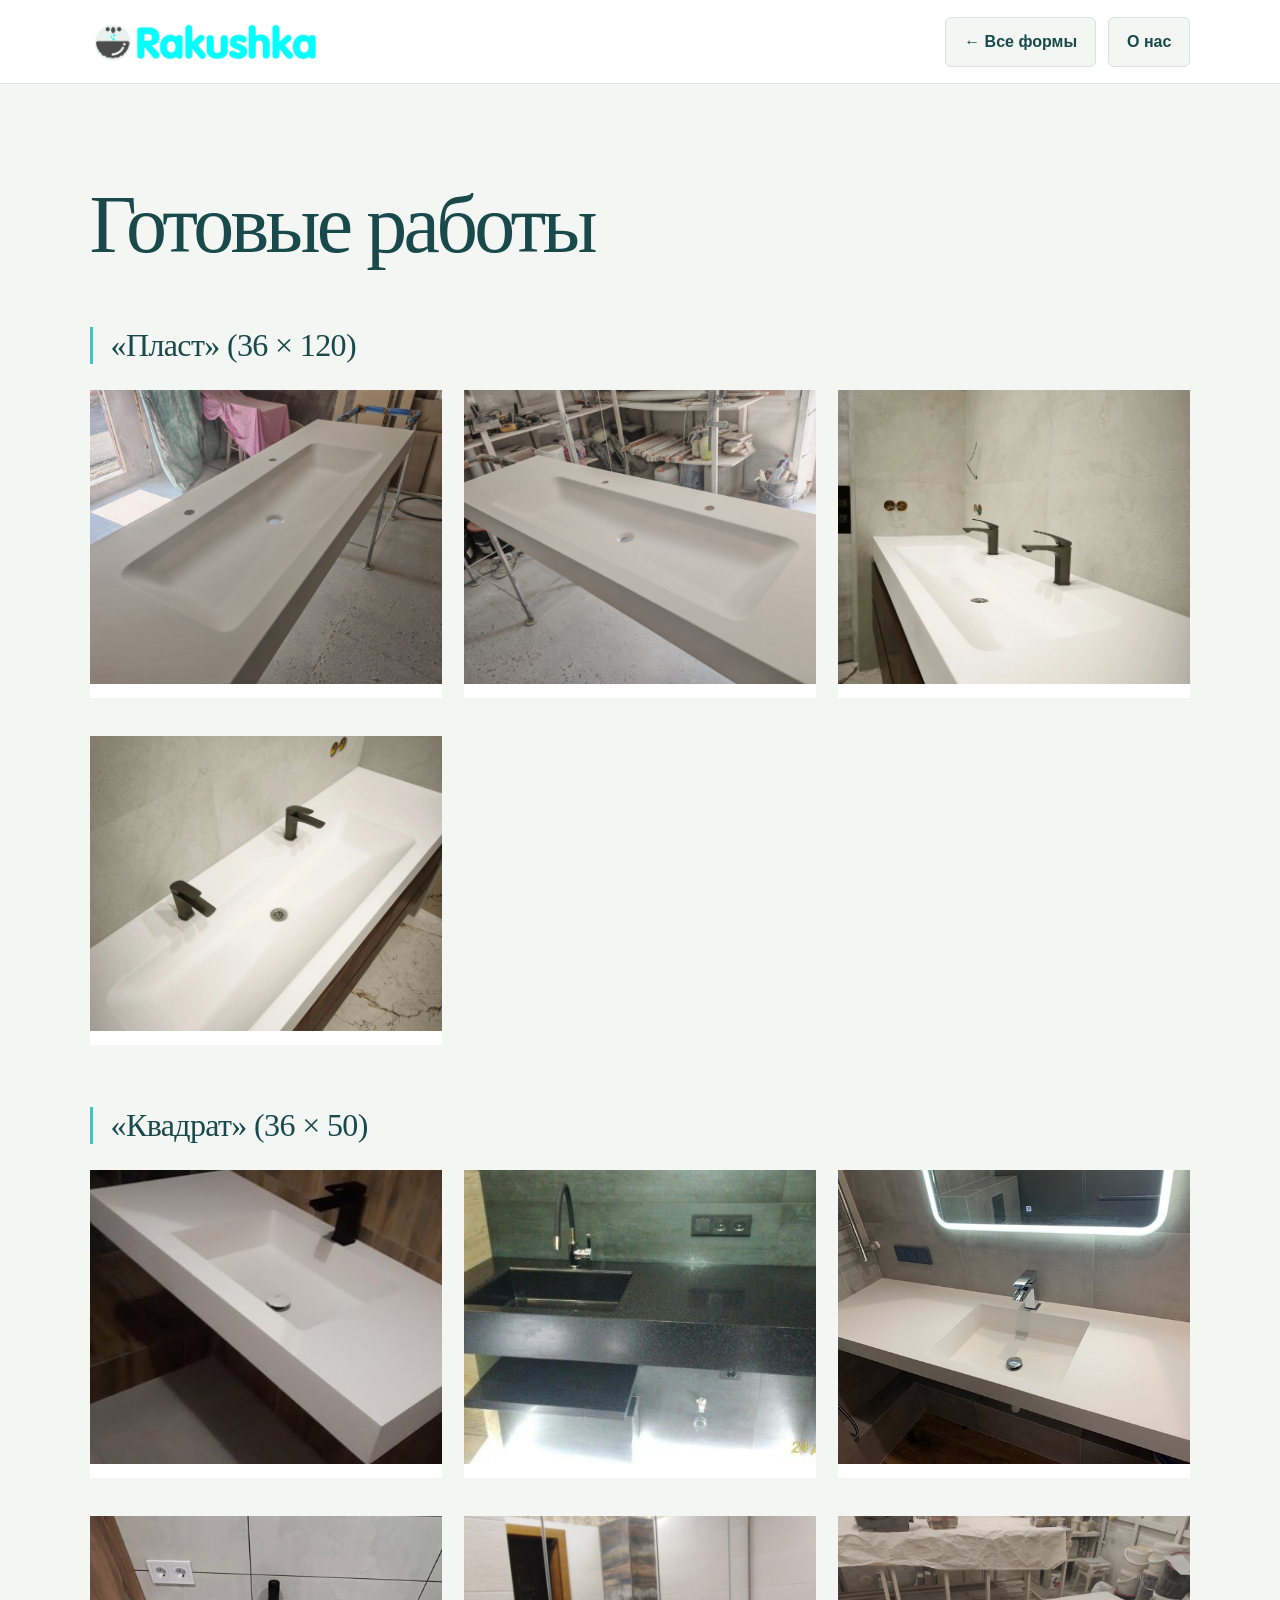
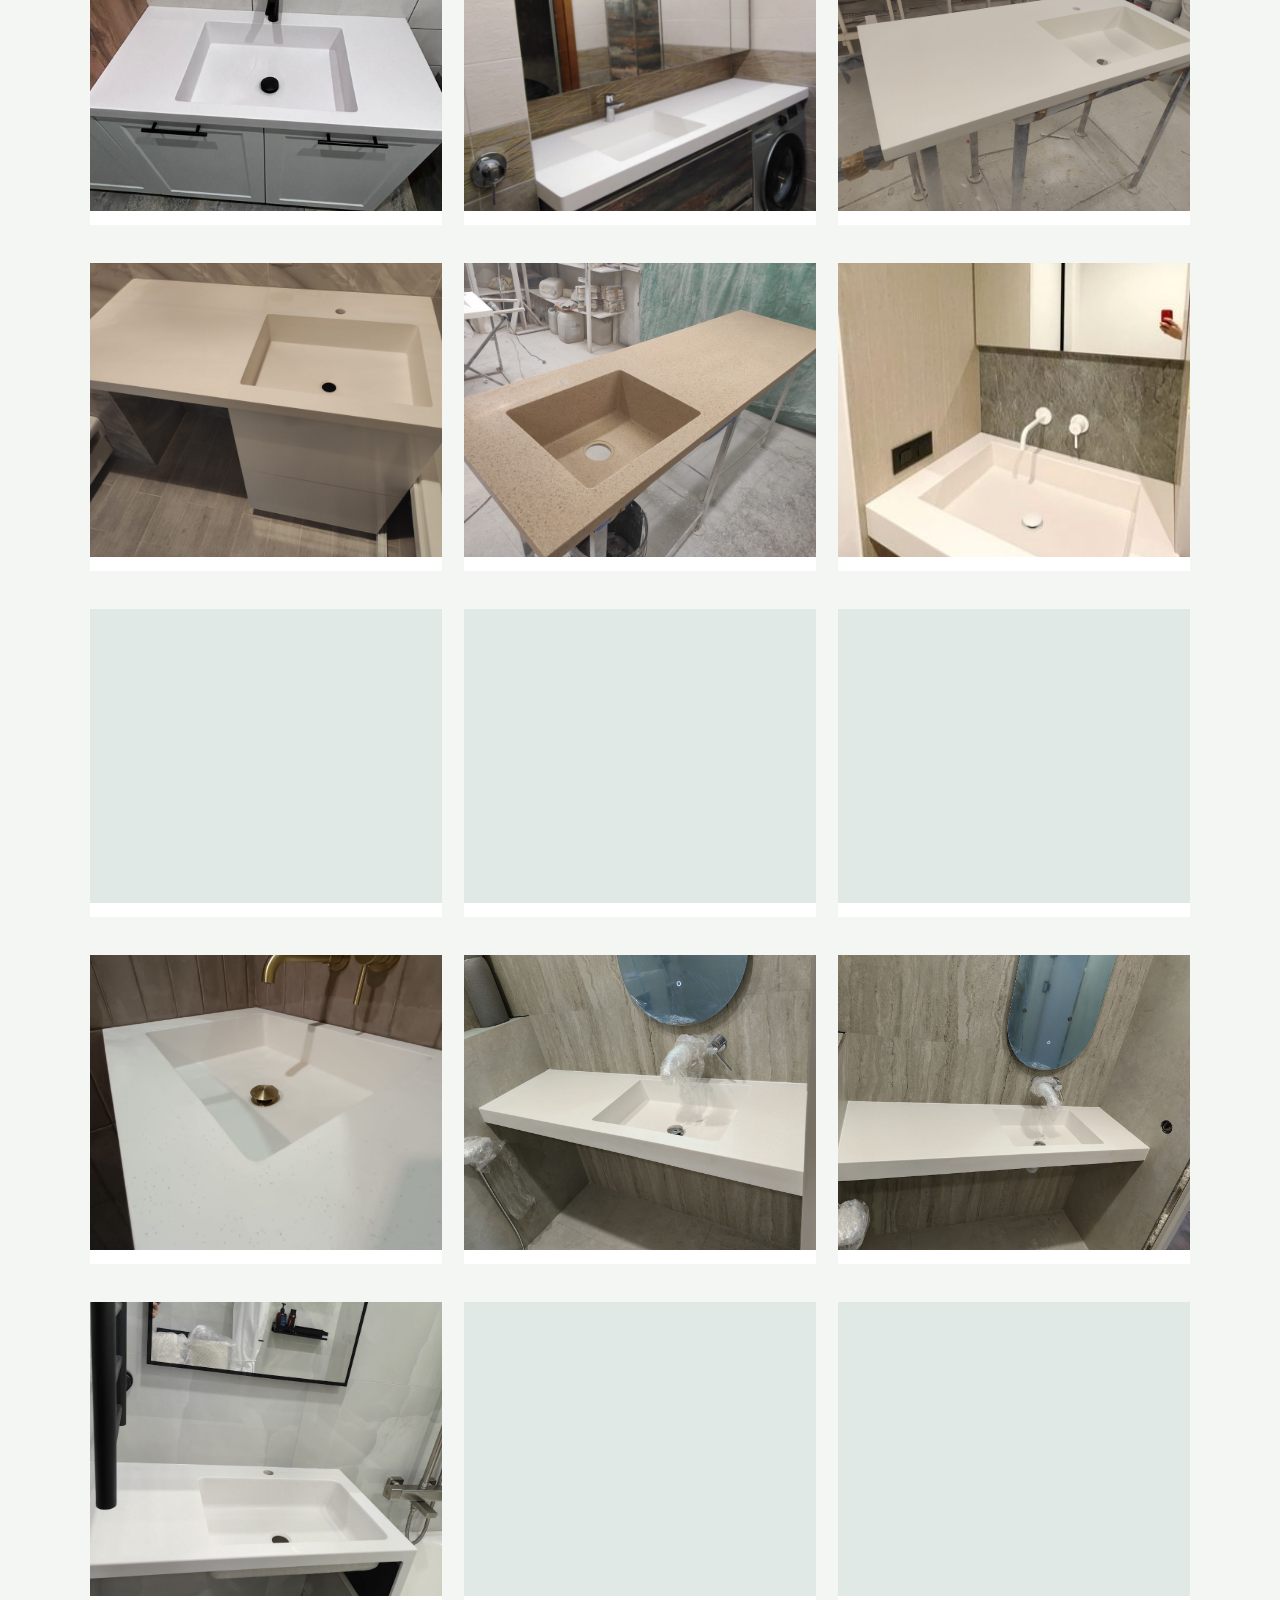
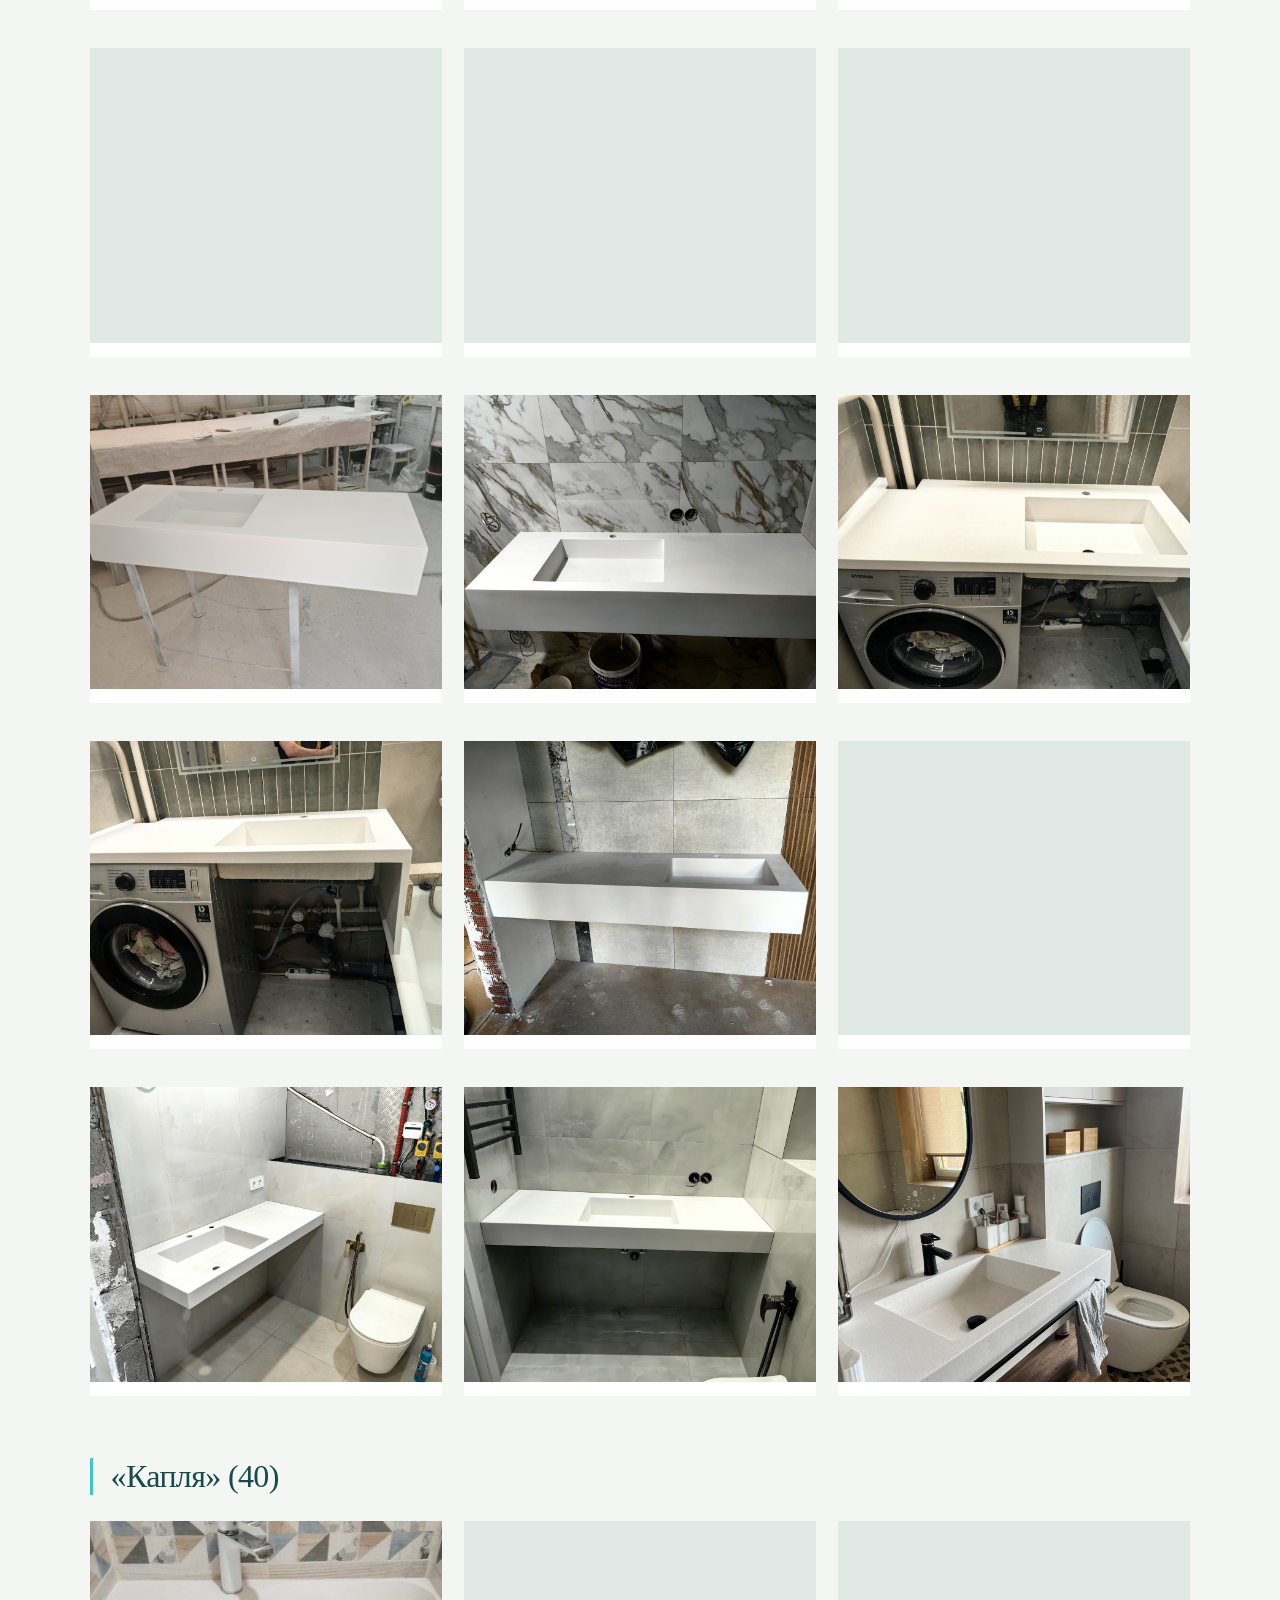
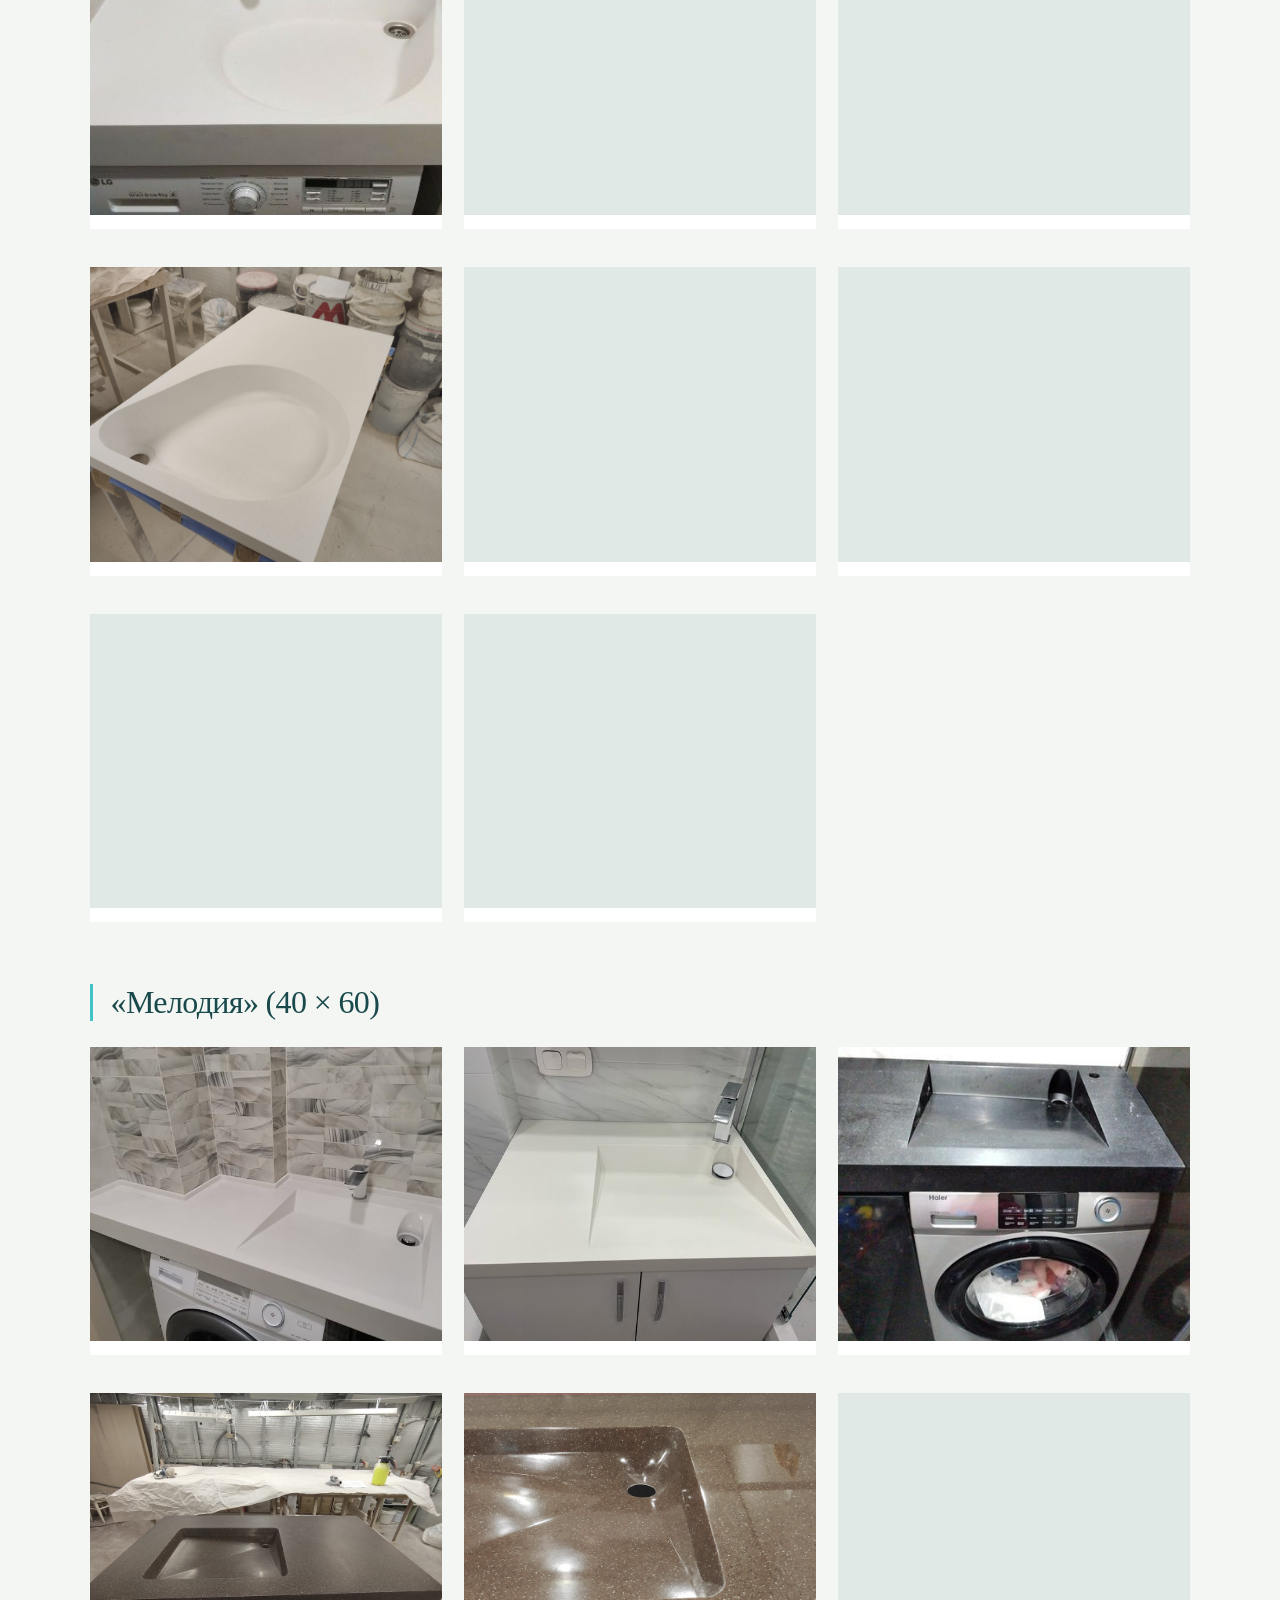
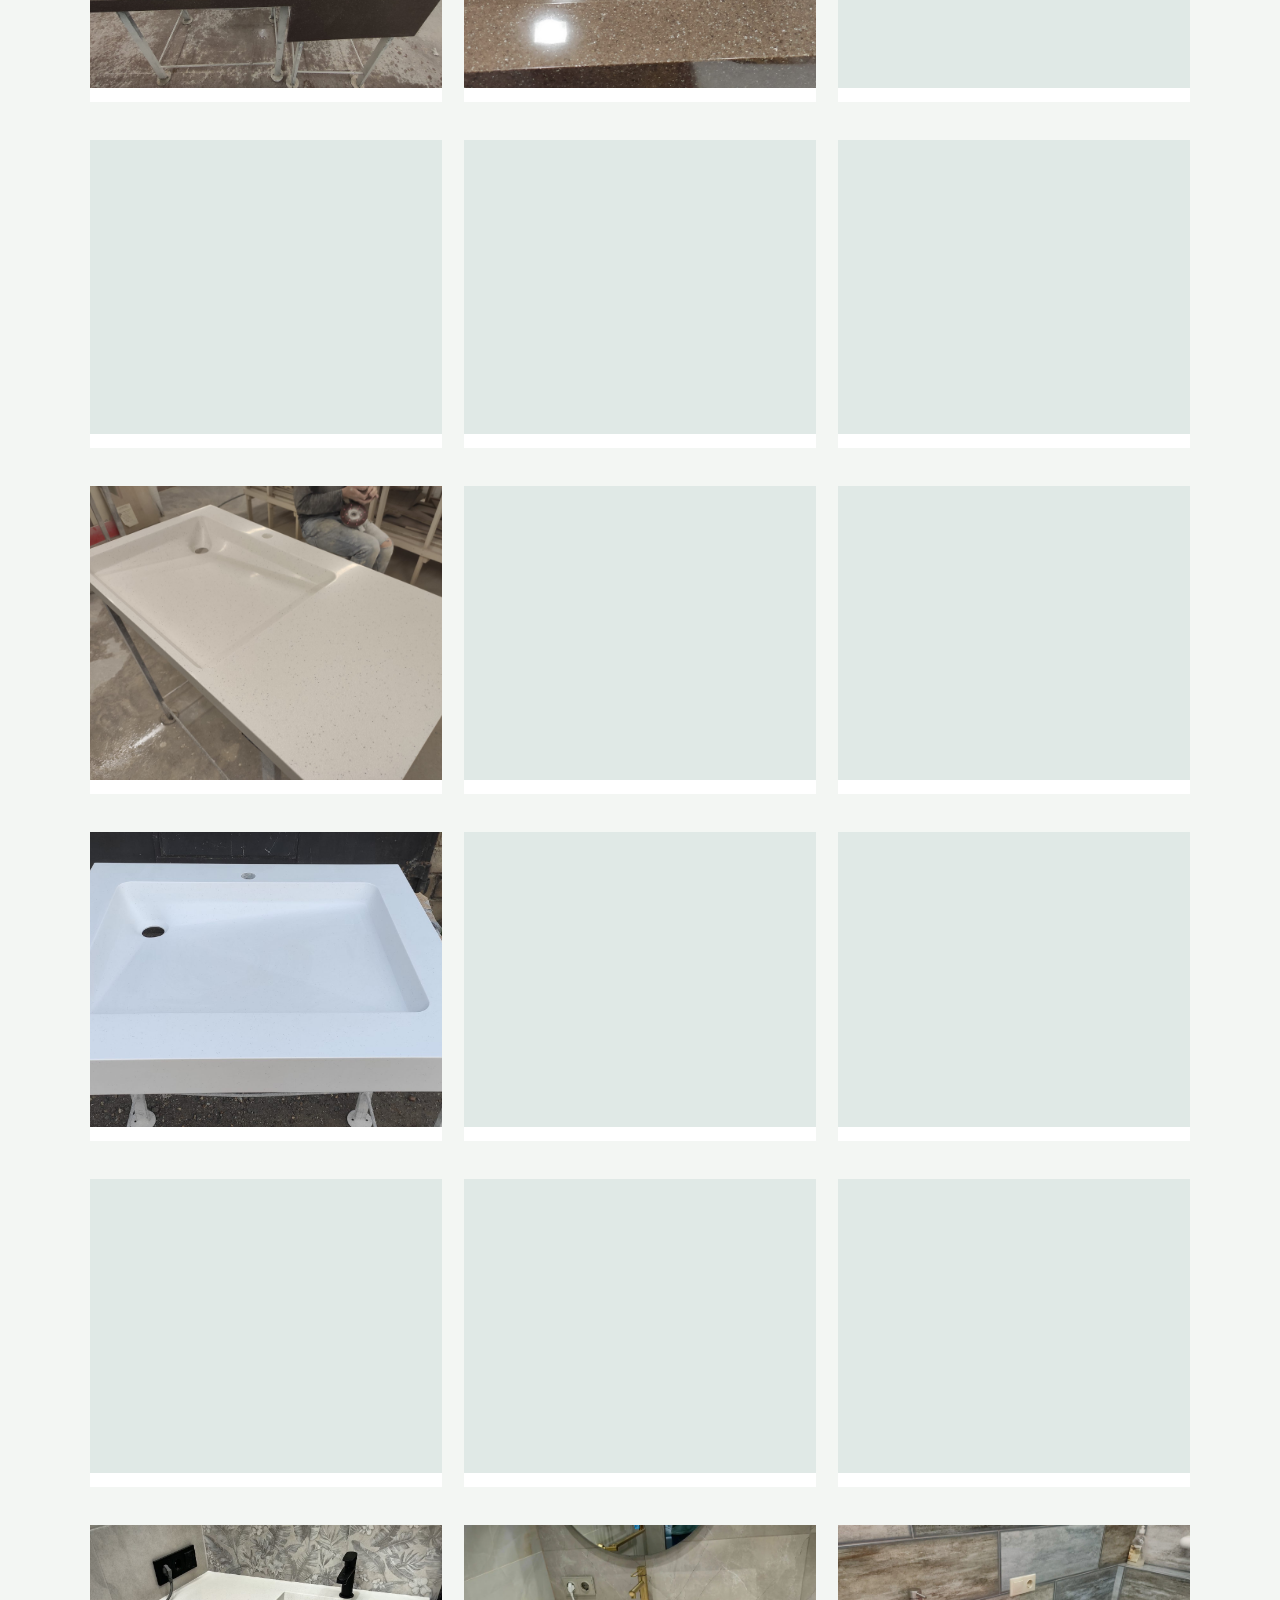
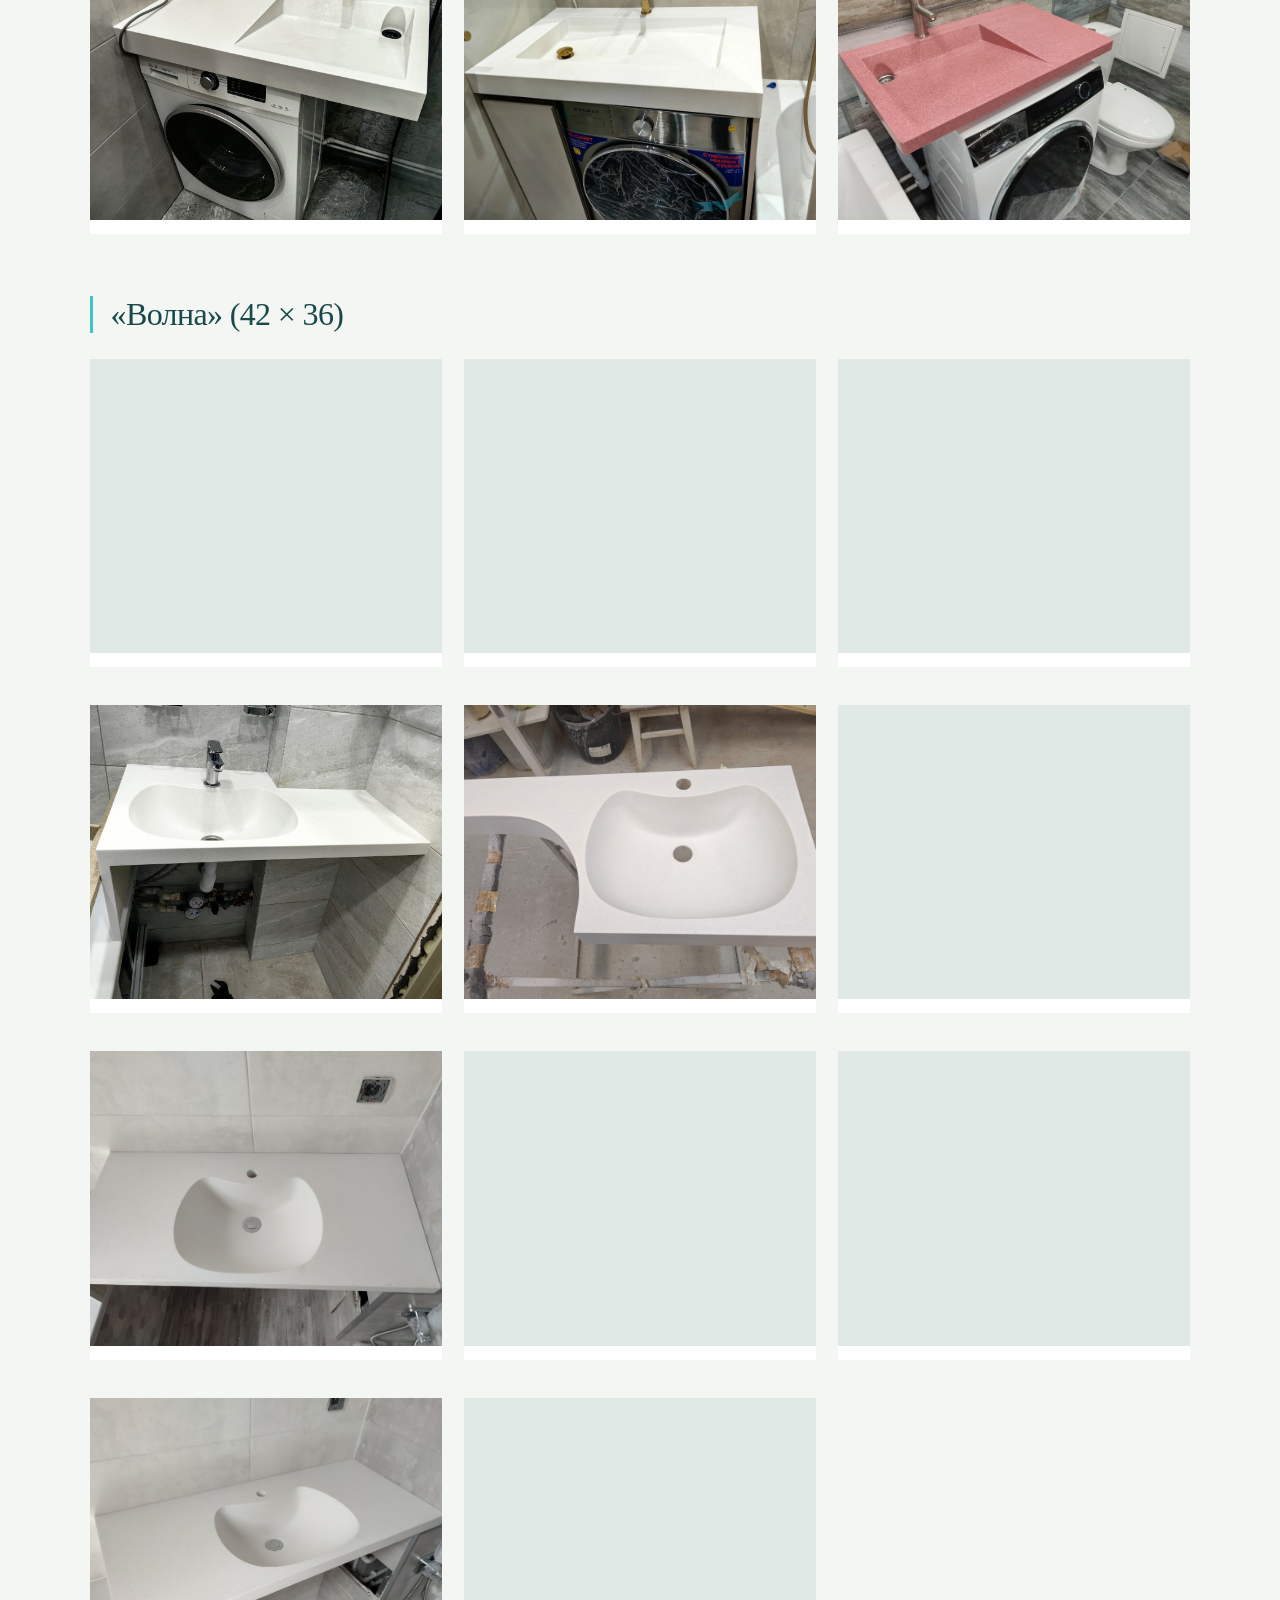
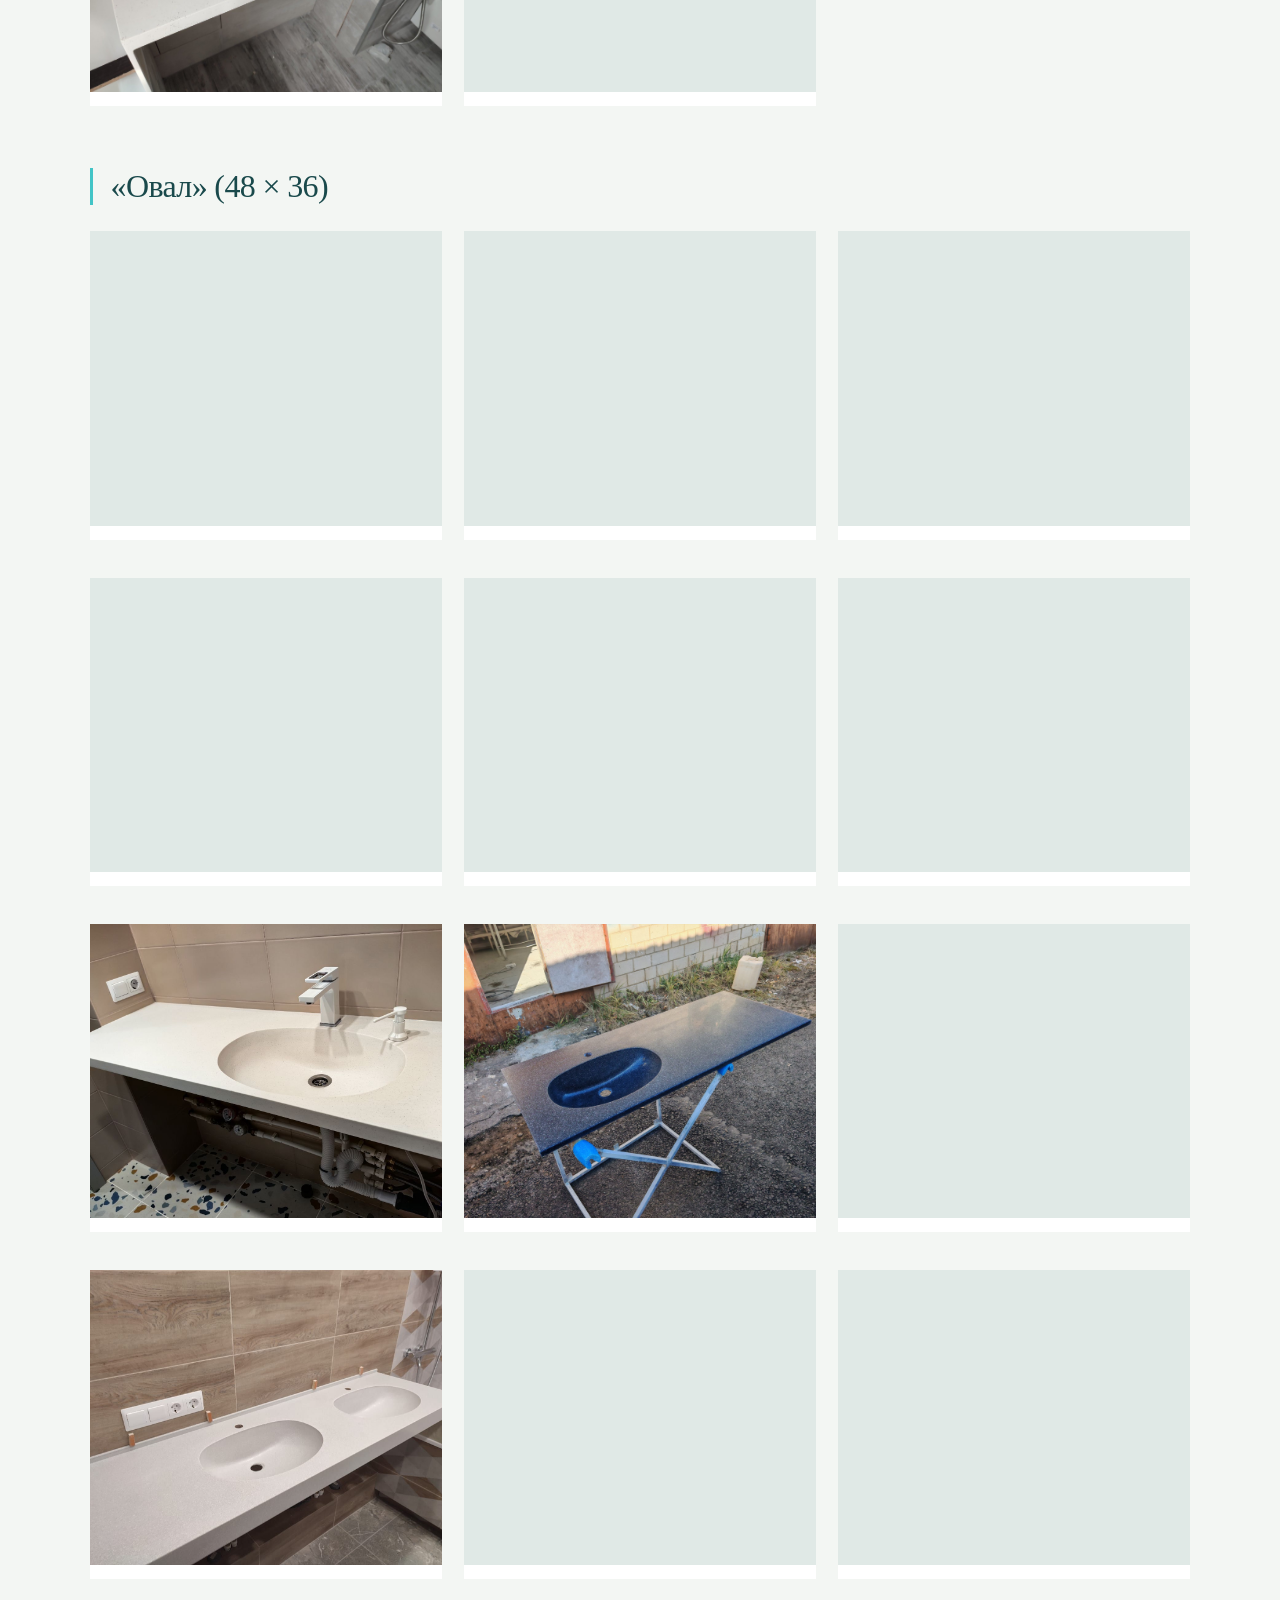
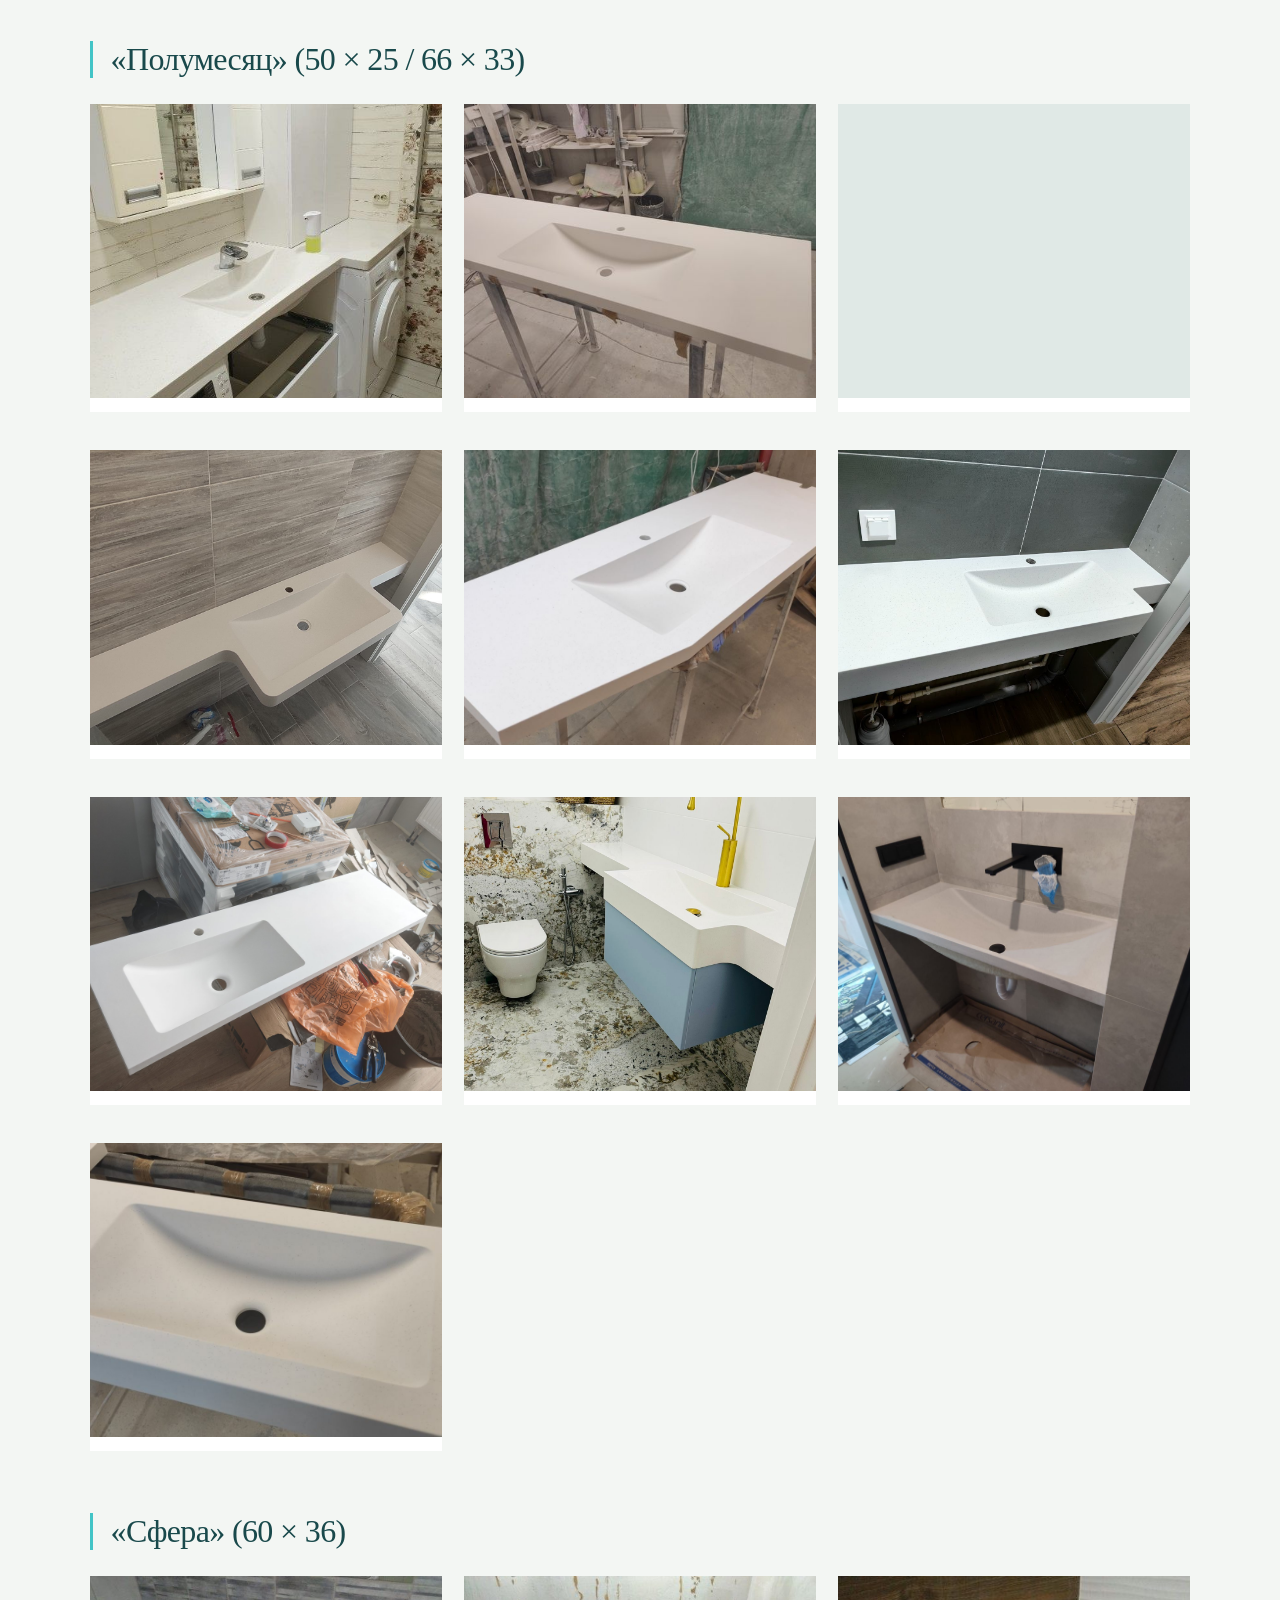
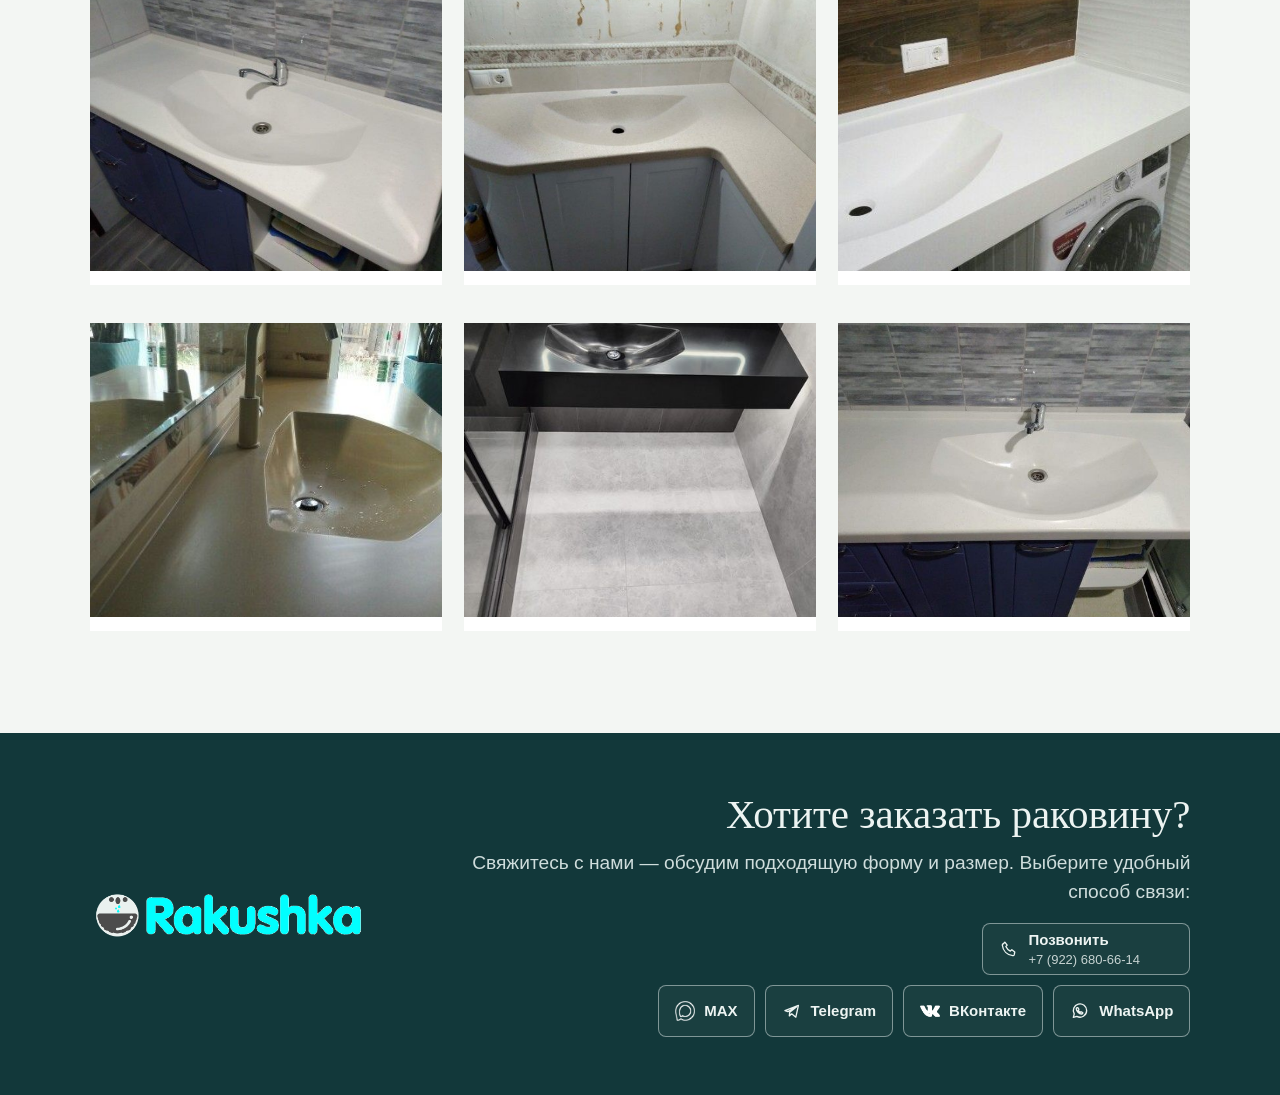
==== commit ad63afbc: "Обновлена альтернативная версия сайта" ====
--- a/works.html
+++ b/works.html
@@ -7,13 +7,14 @@
     <title>Готовые работы — Форма камня</title>
     <link rel="stylesheet" href="styles.css">
 </head>
-<body>
+<body class="works-page">
     <header class="header">
         <a class="site-logo-link" href="index.html" aria-label="На главную страницу">
-            <img class="site-logo" src="img/logo/logo.jpg" alt="Форма камня — логотип">
+            <img class="site-logo" src="img/logo/logo-circle.png" alt="Форма камня — логотип">
         </a>
         <nav class="navigation">
             <a href="index.html#forms">← Все формы</a>
+            <a href="index.html#about">О нас</a>
         </nav>
     </header>
 
@@ -23,27 +24,19 @@
             <h2 class="work-group__title">«Пласт» (36 × 120)</h2>
             <div class="works-grid">
                 <article class="work-card">
-                    <img src="img/36x120-pryamougolnaya-kruglaya/01.jpg" alt="36 × 120 — прямоугольная, скруглённая — фото 01" loading="lazy">
-                    <h2></h2>
-                    <p>Фото 01</p>
-                </article>
-
-                <article class="work-card">
-                    <img src="img/36x120-pryamougolnaya-kruglaya/02.jpg" alt="36 × 120 — прямоугольная, скруглённая — фото 02" loading="lazy">
-                    <h2></h2>
-                    <p>Фото 02</p>
-                </article>
-
-                <article class="work-card">
-                    <img src="img/36x120-pryamougolnaya-kruglaya/03.jpg" alt="36 × 120 — прямоугольная, скруглённая — фото 03" loading="lazy">
-                    <h2></h2>
-                    <p>Фото 03</p>
-                </article>
-
-                <article class="work-card">
-                    <img src="img/36x120-pryamougolnaya-kruglaya/04.jpg" alt="36 × 120 — прямоугольная, скруглённая — фото 04" loading="lazy">
-                    <h2></h2>
-                    <p>Фото 04</p>
+                    <img src="img/36x120-pryamougolnaya-kruglaya/01.jpg" alt="36 × 120 — прямоугольная, скруглённая — фото 01" loading="lazy" decoding="async">
+                </article>
+
+                <article class="work-card">
+                    <img src="img/36x120-pryamougolnaya-kruglaya/02.jpg" alt="36 × 120 — прямоугольная, скруглённая — фото 02" loading="lazy" decoding="async">
+                </article>
+
+                <article class="work-card">
+                    <img src="img/36x120-pryamougolnaya-kruglaya/03.jpg" alt="36 × 120 — прямоугольная, скруглённая — фото 03" loading="lazy" decoding="async">
+                </article>
+
+                <article class="work-card">
+                    <img src="img/36x120-pryamougolnaya-kruglaya/04.jpg" alt="36 × 120 — прямоугольная, скруглённая — фото 04" loading="lazy" decoding="async">
                 </article>
 
             </div>
@@ -53,183 +46,123 @@
             <h2 class="work-group__title">«Квадрат» (36 × 50)</h2>
             <div class="works-grid">
                 <article class="work-card">
-                    <img src="img/36x50-kvadratnaya/01.jpg" alt="36 × 50 — квадратная — фото 01" loading="lazy">
-                    <h2></h2>
-                    <p>Фото 01</p>
-                </article>
-
-                <article class="work-card">
-                    <img src="img/36x50-kvadratnaya/02.jpg" alt="36 × 50 — квадратная — фото 02" loading="lazy">
-                    <h2></h2>
-                    <p>Фото 02</p>
-                </article>
-
-                <article class="work-card">
-                    <img src="img/36x50-kvadratnaya/03.jpg" alt="36 × 50 — квадратная — фото 03" loading="lazy">
-                    <h2></h2>
-                    <p>Фото 03</p>
-                </article>
-
-                <article class="work-card">
-                    <img src="img/36x50-kvadratnaya/04.jpg" alt="36 × 50 — квадратная — фото 04" loading="lazy">
-                    <h2></h2>
-                    <p>Фото 04</p>
-                </article>
-
-                <article class="work-card">
-                    <img src="img/36x50-kvadratnaya/05.jpg" alt="36 × 50 — квадратная — фото 05" loading="lazy">
-                    <h2></h2>
-                    <p>Фото 05</p>
-                </article>
-
-                <article class="work-card">
-                    <img src="img/36x50-kvadratnaya/06.jpg" alt="36 × 50 — квадратная — фото 06" loading="lazy">
-                    <h2></h2>
-                    <p>Фото 06</p>
-                </article>
-
-                <article class="work-card">
-                    <img src="img/36x50-kvadratnaya/07.jpg" alt="36 × 50 — квадратная — фото 07" loading="lazy">
-                    <h2></h2>
-                    <p>Фото 07</p>
-                </article>
-
-                <article class="work-card">
-                    <img src="img/36x50-kvadratnaya/08.jpg" alt="36 × 50 — квадратная — фото 08" loading="lazy">
-                    <h2></h2>
-                    <p>Фото 08</p>
-                </article>
-
-                <article class="work-card">
-                    <img src="img/36x50-kvadratnaya/09.jpg" alt="36 × 50 — квадратная — фото 09" loading="lazy">
-                    <h2></h2>
-                    <p>Фото 09</p>
-                </article>
-
-                <article class="work-card">
-                    <img src="img/36x50-kvadratnaya/10.jpg" alt="36 × 50 — квадратная — фото 10" loading="lazy">
-                    <h2></h2>
-                    <p>Фото 10</p>
-                </article>
-
-                <article class="work-card">
-                    <img src="img/36x50-kvadratnaya/11.jpg" alt="36 × 50 — квадратная — фото 11" loading="lazy">
-                    <h2></h2>
-                    <p>Фото 11</p>
-                </article>
-
-                <article class="work-card">
-                    <img src="img/36x50-kvadratnaya/12.jpg" alt="36 × 50 — квадратная — фото 12" loading="lazy">
-                    <h2></h2>
-                    <p>Фото 12</p>
-                </article>
-
-                <article class="work-card">
-                    <img src="img/36x50-kvadratnaya/13.jpg" alt="36 × 50 — квадратная — фото 13" loading="lazy">
-                    <h2></h2>
-                    <p>Фото 13</p>
-                </article>
-
-                <article class="work-card">
-                    <img src="img/36x50-kvadratnaya/14.jpg" alt="36 × 50 — квадратная — фото 14" loading="lazy">
-                    <h2></h2>
-                    <p>Фото 14</p>
-                </article>
-
-                <article class="work-card">
-                    <img src="img/36x50-kvadratnaya/15.jpg" alt="36 × 50 — квадратная — фото 15" loading="lazy">
-                    <h2></h2>
-                    <p>Фото 15</p>
-                </article>
-
-                <article class="work-card">
-                    <img src="img/36x50-kvadratnaya/16.jpg" alt="36 × 50 — квадратная — фото 16" loading="lazy">
-                    <h2></h2>
-                    <p>Фото 16</p>
-                </article>
-
-                <article class="work-card">
-                    <img src="img/36x50-kvadratnaya/17.jpg" alt="36 × 50 — квадратная — фото 17" loading="lazy">
-                    <h2></h2>
-                    <p>Фото 17</p>
-                </article>
-
-                <article class="work-card">
-                    <img src="img/36x50-kvadratnaya/18.jpg" alt="36 × 50 — квадратная — фото 18" loading="lazy">
-                    <h2></h2>
-                    <p>Фото 18</p>
-                </article>
-
-                <article class="work-card">
-                    <img src="img/36x50-kvadratnaya/19.jpg" alt="36 × 50 — квадратная — фото 19" loading="lazy">
-                    <h2></h2>
-                    <p>Фото 19</p>
-                </article>
-
-                <article class="work-card">
-                    <img src="img/36x50-kvadratnaya/20.jpg" alt="36 × 50 — квадратная — фото 20" loading="lazy">
-                    <h2></h2>
-                    <p>Фото 20</p>
-                </article>
-
-                <article class="work-card">
-                    <img src="img/36x50-kvadratnaya/21.jpg" alt="36 × 50 — квадратная — фото 21" loading="lazy">
-                    <h2></h2>
-                    <p>Фото 21</p>
-                </article>
-
-                <article class="work-card">
-                    <img src="img/36x50-kvadratnaya/22.jpg" alt="36 × 50 — квадратная — фото 22" loading="lazy">
-                    <h2></h2>
-                    <p>Фото 22</p>
-                </article>
-
-                <article class="work-card">
-                    <img src="img/36x50-kvadratnaya/23.jpg" alt="36 × 50 — квадратная — фото 23" loading="lazy">
-                    <h2></h2>
-                    <p>Фото 23</p>
-                </article>
-
-                <article class="work-card">
-                    <img src="img/36x50-kvadratnaya/24.jpg" alt="36 × 50 — квадратная — фото 24" loading="lazy">
-                    <h2></h2>
-                    <p>Фото 24</p>
-                </article>
-
-                <article class="work-card">
-                    <img src="img/36x50-kvadratnaya/25.jpg" alt="36 × 50 — квадратная — фото 25" loading="lazy">
-                    <h2></h2>
-                    <p>Фото 25</p>
-                </article>
-
-                <article class="work-card">
-                    <img src="img/36x50-kvadratnaya/26.jpg" alt="36 × 50 — квадратная — фото 26" loading="lazy">
-                    <h2></h2>
-                    <p>Фото 26</p>
-                </article>
-
-                <article class="work-card">
-                    <img src="img/36x50-kvadratnaya/27.jpg" alt="36 × 50 — квадратная — фото 27" loading="lazy">
-                    <h2></h2>
-                    <p>Фото 27</p>
-                </article>
-
-                <article class="work-card">
-                    <img src="img/36x50-kvadratnaya/28.jpg" alt="36 × 50 — квадратная — фото 28" loading="lazy">
-                    <h2></h2>
-                    <p>Фото 28</p>
-                </article>
-
-                <article class="work-card">
-                    <img src="img/36x50-kvadratnaya/29.jpg" alt="36 × 50 — квадратная — фото 29" loading="lazy">
-                    <h2></h2>
-                    <p>Фото 29</p>
-                </article>
-
-                <article class="work-card">
-                    <img src="img/36x50-kvadratnaya/30.jpg" alt="36 × 50 — квадратная — фото 30" loading="lazy">
-                    <h2></h2>
-                    <p>Фото 30</p>
+                    <img src="img/36x50-kvadratnaya/01.jpg" alt="36 × 50 — квадратная — фото 01" loading="lazy" decoding="async">
+                </article>
+
+                <article class="work-card">
+                    <img src="img/36x50-kvadratnaya/02.jpg" alt="36 × 50 — квадратная — фото 02" loading="lazy" decoding="async">
+                </article>
+
+                <article class="work-card">
+                    <img src="img/36x50-kvadratnaya/03.jpg" alt="36 × 50 — квадратная — фото 03" loading="lazy" decoding="async">
+                </article>
+
+                <article class="work-card">
+                    <img src="img/36x50-kvadratnaya/04.jpg" alt="36 × 50 — квадратная — фото 04" loading="lazy" decoding="async">
+                </article>
+
+                <article class="work-card">
+                    <img src="img/36x50-kvadratnaya/05.jpg" alt="36 × 50 — квадратная — фото 05" loading="lazy" decoding="async">
+                </article>
+
+                <article class="work-card">
+                    <img src="img/36x50-kvadratnaya/06.jpg" alt="36 × 50 — квадратная — фото 06" loading="lazy" decoding="async">
+                </article>
+
+                <article class="work-card">
+                    <img src="img/36x50-kvadratnaya/07.jpg" alt="36 × 50 — квадратная — фото 07" loading="lazy" decoding="async">
+                </article>
+
+                <article class="work-card">
+                    <img src="img/36x50-kvadratnaya/08.jpg" alt="36 × 50 — квадратная — фото 08" loading="lazy" decoding="async">
+                </article>
+
+                <article class="work-card">
+                    <img src="img/36x50-kvadratnaya/09.jpg" alt="36 × 50 — квадратная — фото 09" loading="lazy" decoding="async">
+                </article>
+
+                <article class="work-card">
+                    <img src="img/36x50-kvadratnaya/10.jpg" alt="36 × 50 — квадратная — фото 10" loading="lazy" decoding="async">
+                </article>
+
+                <article class="work-card">
+                    <img src="img/36x50-kvadratnaya/11.jpg" alt="36 × 50 — квадратная — фото 11" loading="lazy" decoding="async">
+                </article>
+
+                <article class="work-card">
+                    <img src="img/36x50-kvadratnaya/12.jpg" alt="36 × 50 — квадратная — фото 12" loading="lazy" decoding="async">
+                </article>
+
+                <article class="work-card">
+                    <img src="img/36x50-kvadratnaya/13.jpg" alt="36 × 50 — квадратная — фото 13" loading="lazy" decoding="async">
+                </article>
+
+                <article class="work-card">
+                    <img src="img/36x50-kvadratnaya/14.jpg" alt="36 × 50 — квадратная — фото 14" loading="lazy" decoding="async">
+                </article>
+
+                <article class="work-card">
+                    <img src="img/36x50-kvadratnaya/15.jpg" alt="36 × 50 — квадратная — фото 15" loading="lazy" decoding="async">
+                </article>
+
+                <article class="work-card">
+                    <img src="img/36x50-kvadratnaya/16.jpg" alt="36 × 50 — квадратная — фото 16" loading="lazy" decoding="async">
+                </article>
+
+                <article class="work-card">
+                    <img src="img/36x50-kvadratnaya/17.jpg" alt="36 × 50 — квадратная — фото 17" loading="lazy" decoding="async">
+                </article>
+
+                <article class="work-card">
+                    <img src="img/36x50-kvadratnaya/18.jpg" alt="36 × 50 — квадратная — фото 18" loading="lazy" decoding="async">
+                </article>
+
+                <article class="work-card">
+                    <img src="img/36x50-kvadratnaya/19.jpg" alt="36 × 50 — квадратная — фото 19" loading="lazy" decoding="async">
+                </article>
+
+                <article class="work-card">
+                    <img src="img/36x50-kvadratnaya/20.jpg" alt="36 × 50 — квадратная — фото 20" loading="lazy" decoding="async">
+                </article>
+
+                <article class="work-card">
+                    <img src="img/36x50-kvadratnaya/21.jpg" alt="36 × 50 — квадратная — фото 21" loading="lazy" decoding="async">
+                </article>
+
+                <article class="work-card">
+                    <img src="img/36x50-kvadratnaya/22.jpg" alt="36 × 50 — квадратная — фото 22" loading="lazy" decoding="async">
+                </article>
+
+                <article class="work-card">
+                    <img src="img/36x50-kvadratnaya/23.jpg" alt="36 × 50 — квадратная — фото 23" loading="lazy" decoding="async">
+                </article>
+
+                <article class="work-card">
+                    <img src="img/36x50-kvadratnaya/24.jpg" alt="36 × 50 — квадратная — фото 24" loading="lazy" decoding="async">
+                </article>
+
+                <article class="work-card">
+                    <img src="img/36x50-kvadratnaya/25.jpg" alt="36 × 50 — квадратная — фото 25" loading="lazy" decoding="async">
+                </article>
+
+                <article class="work-card">
+                    <img src="img/36x50-kvadratnaya/26.jpg" alt="36 × 50 — квадратная — фото 26" loading="lazy" decoding="async">
+                </article>
+
+                <article class="work-card">
+                    <img src="img/36x50-kvadratnaya/27.jpg" alt="36 × 50 — квадратная — фото 27" loading="lazy" decoding="async">
+                </article>
+
+                <article class="work-card">
+                    <img src="img/36x50-kvadratnaya/28.jpg" alt="36 × 50 — квадратная — фото 28" loading="lazy" decoding="async">
+                </article>
+
+                <article class="work-card">
+                    <img src="img/36x50-kvadratnaya/29.jpg" alt="36 × 50 — квадратная — фото 29" loading="lazy" decoding="async">
+                </article>
+
+                <article class="work-card">
+                    <img src="img/36x50-kvadratnaya/30.jpg" alt="36 × 50 — квадратная — фото 30" loading="lazy" decoding="async">
                 </article>
 
             </div>
@@ -239,51 +172,35 @@
             <h2 class="work-group__title">«Капля» (40)</h2>
             <div class="works-grid">
                 <article class="work-card">
-                    <img src="img/40-ovalnaya/01.jpg" alt="40 — овальная — фото 01" loading="lazy">
-                    <h2></h2>
-                    <p>Фото 01</p>
-                </article>
-
-                <article class="work-card">
-                    <img src="img/40-ovalnaya/02.jpg" alt="40 — овальная — фото 02" loading="lazy">
-                    <h2></h2>
-                    <p>Фото 02</p>
-                </article>
-
-                <article class="work-card">
-                    <img src="img/40-ovalnaya/03.jpg" alt="40 — овальная — фото 03" loading="lazy">
-                    <h2></h2>
-                    <p>Фото 03</p>
-                </article>
-
-                <article class="work-card">
-                    <img src="img/40-ovalnaya/04.jpg" alt="40 — овальная — фото 04" loading="lazy">
-                    <h2></h2>
-                    <p>Фото 04</p>
-                </article>
-
-                <article class="work-card">
-                    <img src="img/40-ovalnaya/05.jpg" alt="40 — овальная — фото 05" loading="lazy">
-                    <h2></h2>
-                    <p>Фото 05</p>
-                </article>
-
-                <article class="work-card">
-                    <img src="img/40-ovalnaya/06.jpg" alt="40 — овальная — фото 06" loading="lazy">
-                    <h2></h2>
-                    <p>Фото 06</p>
-                </article>
-
-                <article class="work-card">
-                    <img src="img/40-ovalnaya/07.jpg" alt="40 — овальная — фото 07" loading="lazy">
-                    <h2></h2>
-                    <p>Фото 07</p>
-                </article>
-
-                <article class="work-card">
-                    <img src="img/40-ovalnaya/08.jpg" alt="40 — овальная — фото 08" loading="lazy">
-                    <h2></h2>
-                    <p>Фото 08</p>
+                    <img src="img/40-ovalnaya/01.jpg" alt="40 — овальная — фото 01" loading="lazy" decoding="async">
+                </article>
+
+                <article class="work-card">
+                    <img src="img/40-ovalnaya/02.jpg" alt="40 — овальная — фото 02" loading="lazy" decoding="async">
+                </article>
+
+                <article class="work-card">
+                    <img src="img/40-ovalnaya/03.jpg" alt="40 — овальная — фото 03" loading="lazy" decoding="async">
+                </article>
+
+                <article class="work-card">
+                    <img src="img/40-ovalnaya/04.jpg" alt="40 — овальная — фото 04" loading="lazy" decoding="async">
+                </article>
+
+                <article class="work-card">
+                    <img src="img/40-ovalnaya/05.jpg" alt="40 — овальная — фото 05" loading="lazy" decoding="async">
+                </article>
+
+                <article class="work-card">
+                    <img src="img/40-ovalnaya/06.jpg" alt="40 — овальная — фото 06" loading="lazy" decoding="async">
+                </article>
+
+                <article class="work-card">
+                    <img src="img/40-ovalnaya/07.jpg" alt="40 — овальная — фото 07" loading="lazy" decoding="async">
+                </article>
+
+                <article class="work-card">
+                    <img src="img/40-ovalnaya/08.jpg" alt="40 — овальная — фото 08" loading="lazy" decoding="async">
                 </article>
 
             </div>
@@ -293,129 +210,87 @@
             <h2 class="work-group__title">«Мелодия» (40 × 60)</h2>
             <div class="works-grid">
                 <article class="work-card">
-                    <img src="img/40x60-pryamougolnaya-sliv/01.jpg" alt="40 × 60 — прямоугольная, неглубокая — фото 01" loading="lazy">
-                    <h2></h2>
-                    <p>Фото 01</p>
-                </article>
-
-                <article class="work-card">
-                    <img src="img/40x60-pryamougolnaya-sliv/02.jpg" alt="40 × 60 — прямоугольная, неглубокая — фото 02" loading="lazy">
-                    <h2></h2>
-                    <p>Фото 02</p>
-                </article>
-
-                <article class="work-card">
-                    <img src="img/40x60-pryamougolnaya-sliv/03.jpg" alt="40 × 60 — прямоугольная, неглубокая — фото 03" loading="lazy">
-                    <h2></h2>
-                    <p>Фото 03</p>
-                </article>
-
-                <article class="work-card">
-                    <img src="img/40x60-pryamougolnaya-sliv/04.jpg" alt="40 × 60 — прямоугольная, неглубокая — фото 04" loading="lazy">
-                    <h2></h2>
-                    <p>Фото 04</p>
-                </article>
-
-                <article class="work-card">
-                    <img src="img/40x60-pryamougolnaya-sliv/05.jpg" alt="40 × 60 — прямоугольная, неглубокая — фото 05" loading="lazy">
-                    <h2></h2>
-                    <p>Фото 05</p>
-                </article>
-
-                <article class="work-card">
-                    <img src="img/40x60-pryamougolnaya-sliv/06.jpg" alt="40 × 60 — прямоугольная, неглубокая — фото 06" loading="lazy">
-                    <h2></h2>
-                    <p>Фото 06</p>
-                </article>
-
-                <article class="work-card">
-                    <img src="img/40x60-pryamougolnaya-sliv/07.jpg" alt="40 × 60 — прямоугольная, неглубокая — фото 07" loading="lazy">
-                    <h2></h2>
-                    <p>Фото 07</p>
-                </article>
-
-                <article class="work-card">
-                    <img src="img/40x60-pryamougolnaya-sliv/08.jpg" alt="40 × 60 — прямоугольная, неглубокая — фото 08" loading="lazy">
-                    <h2></h2>
-                    <p>Фото 08</p>
-                </article>
-
-                <article class="work-card">
-                    <img src="img/40x60-pryamougolnaya-sliv/09.jpg" alt="40 × 60 — прямоугольная, неглубокая — фото 09" loading="lazy">
-                    <h2></h2>
-                    <p>Фото 09</p>
-                </article>
-
-                <article class="work-card">
-                    <img src="img/40x60-pryamougolnaya-sliv/10.jpg" alt="40 × 60 — прямоугольная, неглубокая — фото 10" loading="lazy">
-                    <h2></h2>
-                    <p>Фото 10</p>
-                </article>
-
-                <article class="work-card">
-                    <img src="img/40x60-pryamougolnaya-sliv/11.jpg" alt="40 × 60 — прямоугольная, неглубокая — фото 11" loading="lazy">
-                    <h2></h2>
-                    <p>Фото 11</p>
-                </article>
-
-                <article class="work-card">
-                    <img src="img/40x60-pryamougolnaya-sliv/12.jpg" alt="40 × 60 — прямоугольная, неглубокая — фото 12" loading="lazy">
-                    <h2></h2>
-                    <p>Фото 12</p>
-                </article>
-
-                <article class="work-card">
-                    <img src="img/40x60-pryamougolnaya-sliv/13.jpg" alt="40 × 60 — прямоугольная, неглубокая — фото 13" loading="lazy">
-                    <h2></h2>
-                    <p>Фото 13</p>
-                </article>
-
-                <article class="work-card">
-                    <img src="img/40x60-pryamougolnaya-sliv/14.jpg" alt="40 × 60 — прямоугольная, неглубокая — фото 14" loading="lazy">
-                    <h2></h2>
-                    <p>Фото 14</p>
-                </article>
-
-                <article class="work-card">
-                    <img src="img/40x60-pryamougolnaya-sliv/15.jpg" alt="40 × 60 — прямоугольная, неглубокая — фото 15" loading="lazy">
-                    <h2></h2>
-                    <p>Фото 15</p>
-                </article>
-
-                <article class="work-card">
-                    <img src="img/40x60-pryamougolnaya-sliv/16.jpg" alt="40 × 60 — прямоугольная, неглубокая — фото 16" loading="lazy">
-                    <h2></h2>
-                    <p>Фото 16</p>
-                </article>
-
-                <article class="work-card">
-                    <img src="img/40x60-pryamougolnaya-sliv/17.jpg" alt="40 × 60 — прямоугольная, неглубокая — фото 17" loading="lazy">
-                    <h2></h2>
-                    <p>Фото 17</p>
-                </article>
-
-                <article class="work-card">
-                    <img src="img/40x60-pryamougolnaya-sliv/18.jpg" alt="40 × 60 — прямоугольная, неглубокая — фото 18" loading="lazy">
-                    <h2></h2>
-                    <p>Фото 18</p>
-                </article>
-
-                <article class="work-card">
-                    <img src="img/40x60-pryamougolnaya-sliv/19.jpg" alt="40 × 60 — прямоугольная, неглубокая — фото 19" loading="lazy">
-                    <h2></h2>
-                    <p>Фото 19</p>
-                </article>
-
-                <article class="work-card">
-                    <img src="img/40x60-pryamougolnaya-sliv/20.jpg" alt="40 × 60 — прямоугольная, неглубокая — фото 20" loading="lazy">
-                    <h2></h2>
-                    <p>Фото 20</p>
-                </article>
-
-                <article class="work-card">
-                    <img src="img/40x60-pryamougolnaya-sliv/21.jpg" alt="40 × 60 — прямоугольная, неглубокая — фото 21" loading="lazy">
-                    <h2></h2>
-                    <p>Фото 21</p>
+                    <img src="img/40x60-pryamougolnaya-sliv/01.jpg" alt="40 × 60 — прямоугольная, неглубокая — фото 01" loading="lazy" decoding="async">
+                </article>
+
+                <article class="work-card">
+                    <img src="img/40x60-pryamougolnaya-sliv/02.jpg" alt="40 × 60 — прямоугольная, неглубокая — фото 02" loading="lazy" decoding="async">
+                </article>
+
+                <article class="work-card">
+                    <img src="img/40x60-pryamougolnaya-sliv/03.jpg" alt="40 × 60 — прямоугольная, неглубокая — фото 03" loading="lazy" decoding="async">
+                </article>
+
+                <article class="work-card">
+                    <img src="img/40x60-pryamougolnaya-sliv/04.jpg" alt="40 × 60 — прямоугольная, неглубокая — фото 04" loading="lazy" decoding="async">
+                </article>
+
+                <article class="work-card">
+                    <img src="img/40x60-pryamougolnaya-sliv/05.jpg" alt="40 × 60 — прямоугольная, неглубокая — фото 05" loading="lazy" decoding="async">
+                </article>
+
+                <article class="work-card">
+                    <img src="img/40x60-pryamougolnaya-sliv/06.jpg" alt="40 × 60 — прямоугольная, неглубокая — фото 06" loading="lazy" decoding="async">
+                </article>
+
+                <article class="work-card">
+                    <img src="img/40x60-pryamougolnaya-sliv/07.jpg" alt="40 × 60 — прямоугольная, неглубокая — фото 07" loading="lazy" decoding="async">
+                </article>
+
+                <article class="work-card">
+                    <img src="img/40x60-pryamougolnaya-sliv/08.jpg" alt="40 × 60 — прямоугольная, неглубокая — фото 08" loading="lazy" decoding="async">
+                </article>
+
+                <article class="work-card">
+                    <img src="img/40x60-pryamougolnaya-sliv/09.jpg" alt="40 × 60 — прямоугольная, неглубокая — фото 09" loading="lazy" decoding="async">
+                </article>
+
+                <article class="work-card">
+                    <img src="img/40x60-pryamougolnaya-sliv/10.jpg" alt="40 × 60 — прямоугольная, неглубокая — фото 10" loading="lazy" decoding="async">
+                </article>
+
+                <article class="work-card">
+                    <img src="img/40x60-pryamougolnaya-sliv/11.jpg" alt="40 × 60 — прямоугольная, неглубокая — фото 11" loading="lazy" decoding="async">
+                </article>
+
+                <article class="work-card">
+                    <img src="img/40x60-pryamougolnaya-sliv/12.jpg" alt="40 × 60 — прямоугольная, неглубокая — фото 12" loading="lazy" decoding="async">
+                </article>
+
+                <article class="work-card">
+                    <img src="img/40x60-pryamougolnaya-sliv/13.jpg" alt="40 × 60 — прямоугольная, неглубокая — фото 13" loading="lazy" decoding="async">
+                </article>
+
+                <article class="work-card">
+                    <img src="img/40x60-pryamougolnaya-sliv/14.jpg" alt="40 × 60 — прямоугольная, неглубокая — фото 14" loading="lazy" decoding="async">
+                </article>
+
+                <article class="work-card">
+                    <img src="img/40x60-pryamougolnaya-sliv/15.jpg" alt="40 × 60 — прямоугольная, неглубокая — фото 15" loading="lazy" decoding="async">
+                </article>
+
+                <article class="work-card">
+                    <img src="img/40x60-pryamougolnaya-sliv/16.jpg" alt="40 × 60 — прямоугольная, неглубокая — фото 16" loading="lazy" decoding="async">
+                </article>
+
+                <article class="work-card">
+                    <img src="img/40x60-pryamougolnaya-sliv/17.jpg" alt="40 × 60 — прямоугольная, неглубокая — фото 17" loading="lazy" decoding="async">
+                </article>
+
+                <article class="work-card">
+                    <img src="img/40x60-pryamougolnaya-sliv/18.jpg" alt="40 × 60 — прямоугольная, неглубокая — фото 18" loading="lazy" decoding="async">
+                </article>
+
+                <article class="work-card">
+                    <img src="img/40x60-pryamougolnaya-sliv/19.jpg" alt="40 × 60 — прямоугольная, неглубокая — фото 19" loading="lazy" decoding="async">
+                </article>
+
+                <article class="work-card">
+                    <img src="img/40x60-pryamougolnaya-sliv/20.jpg" alt="40 × 60 — прямоугольная, неглубокая — фото 20" loading="lazy" decoding="async">
+                </article>
+
+                <article class="work-card">
+                    <img src="img/40x60-pryamougolnaya-sliv/21.jpg" alt="40 × 60 — прямоугольная, неглубокая — фото 21" loading="lazy" decoding="async">
                 </article>
 
             </div>
@@ -425,69 +300,47 @@
             <h2 class="work-group__title">«Волна» (42 × 36)</h2>
             <div class="works-grid">
                 <article class="work-card">
-                    <img src="img/42x36-izognutaya/01.jpg" alt="42 × 36 — изогнутая — фото 01" loading="lazy">
-                    <h2></h2>
-                    <p>Фото 01</p>
-                </article>
-
-                <article class="work-card">
-                    <img src="img/42x36-izognutaya/02.jpg" alt="42 × 36 — изогнутая — фото 02" loading="lazy">
-                    <h2></h2>
-                    <p>Фото 02</p>
-                </article>
-
-                <article class="work-card">
-                    <img src="img/42x36-izognutaya/03.jpg" alt="42 × 36 — изогнутая — фото 03" loading="lazy">
-                    <h2></h2>
-                    <p>Фото 03</p>
-                </article>
-
-                <article class="work-card">
-                    <img src="img/42x36-izognutaya/04.jpg" alt="42 × 36 — изогнутая — фото 04" loading="lazy">
-                    <h2></h2>
-                    <p>Фото 04</p>
-                </article>
-
-                <article class="work-card">
-                    <img src="img/42x36-izognutaya/05.jpg" alt="42 × 36 — изогнутая — фото 05" loading="lazy">
-                    <h2></h2>
-                    <p>Фото 05</p>
-                </article>
-
-                <article class="work-card">
-                    <img src="img/42x36-izognutaya/06.jpg" alt="42 × 36 — изогнутая — фото 06" loading="lazy">
-                    <h2></h2>
-                    <p>Фото 06</p>
-                </article>
-
-                <article class="work-card">
-                    <img src="img/42x36-izognutaya/07.jpg" alt="42 × 36 — изогнутая — фото 07" loading="lazy">
-                    <h2></h2>
-                    <p>Фото 07</p>
-                </article>
-
-                <article class="work-card">
-                    <img src="img/42x36-izognutaya/08.jpg" alt="42 × 36 — изогнутая — фото 08" loading="lazy">
-                    <h2></h2>
-                    <p>Фото 08</p>
-                </article>
-
-                <article class="work-card">
-                    <img src="img/42x36-izognutaya/09.jpg" alt="42 × 36 — изогнутая — фото 09" loading="lazy">
-                    <h2></h2>
-                    <p>Фото 09</p>
-                </article>
-
-                <article class="work-card">
-                    <img src="img/42x36-izognutaya/10.jpg" alt="42 × 36 — изогнутая — фото 10" loading="lazy">
-                    <h2></h2>
-                    <p>Фото 10</p>
-                </article>
-
-                <article class="work-card">
-                    <img src="img/42x36-izognutaya/11.jpg" alt="42 × 36 — изогнутая — фото 11" loading="lazy">
-                    <h2></h2>
-                    <p>Фото 11</p>
+                    <img src="img/42x36-izognutaya/01.jpg" alt="42 × 36 — изогнутая — фото 01" loading="lazy" decoding="async">
+                </article>
+
+                <article class="work-card">
+                    <img src="img/42x36-izognutaya/02.jpg" alt="42 × 36 — изогнутая — фото 02" loading="lazy" decoding="async">
+                </article>
+
+                <article class="work-card">
+                    <img src="img/42x36-izognutaya/03.jpg" alt="42 × 36 — изогнутая — фото 03" loading="lazy" decoding="async">
+                </article>
+
+                <article class="work-card">
+                    <img src="img/42x36-izognutaya/04.jpg" alt="42 × 36 — изогнутая — фото 04" loading="lazy" decoding="async">
+                </article>
+
+                <article class="work-card">
+                    <img src="img/42x36-izognutaya/05.jpg" alt="42 × 36 — изогнутая — фото 05" loading="lazy" decoding="async">
+                </article>
+
+                <article class="work-card">
+                    <img src="img/42x36-izognutaya/06.jpg" alt="42 × 36 — изогнутая — фото 06" loading="lazy" decoding="async">
+                </article>
+
+                <article class="work-card">
+                    <img src="img/42x36-izognutaya/07.jpg" alt="42 × 36 — изогнутая — фото 07" loading="lazy" decoding="async">
+                </article>
+
+                <article class="work-card">
+                    <img src="img/42x36-izognutaya/08.jpg" alt="42 × 36 — изогнутая — фото 08" loading="lazy" decoding="async">
+                </article>
+
+                <article class="work-card">
+                    <img src="img/42x36-izognutaya/09.jpg" alt="42 × 36 — изогнутая — фото 09" loading="lazy" decoding="async">
+                </article>
+
+                <article class="work-card">
+                    <img src="img/42x36-izognutaya/10.jpg" alt="42 × 36 — изогнутая — фото 10" loading="lazy" decoding="async">
+                </article>
+
+                <article class="work-card">
+                    <img src="img/42x36-izognutaya/11.jpg" alt="42 × 36 — изогнутая — фото 11" loading="lazy" decoding="async">
                 </article>
 
             </div>
@@ -497,75 +350,51 @@
             <h2 class="work-group__title">«Овал» (48 × 36)</h2>
             <div class="works-grid">
                 <article class="work-card">
-                    <img src="img/48x36-ovalnaya/01.jpg" alt="48 × 36 — овальная — фото 01" loading="lazy">
-                    <h2></h2>
-                    <p>Фото 01</p>
-                </article>
-
-                <article class="work-card">
-                    <img src="img/48x36-ovalnaya/02.jpg" alt="48 × 36 — овальная — фото 02" loading="lazy">
-                    <h2></h2>
-                    <p>Фото 02</p>
-                </article>
-
-                <article class="work-card">
-                    <img src="img/48x36-ovalnaya/03.jpg" alt="48 × 36 — овальная — фото 03" loading="lazy">
-                    <h2></h2>
-                    <p>Фото 03</p>
-                </article>
-
-                <article class="work-card">
-                    <img src="img/48x36-ovalnaya/04.jpg" alt="48 × 36 — овальная — фото 04" loading="lazy">
-                    <h2></h2>
-                    <p>Фото 04</p>
-                </article>
-
-                <article class="work-card">
-                    <img src="img/48x36-ovalnaya/05.jpg" alt="48 × 36 — овальная — фото 05" loading="lazy">
-                    <h2></h2>
-                    <p>Фото 05</p>
-                </article>
-
-                <article class="work-card">
-                    <img src="img/48x36-ovalnaya/06.jpg" alt="48 × 36 — овальная — фото 06" loading="lazy">
-                    <h2></h2>
-                    <p>Фото 06</p>
-                </article>
-
-                <article class="work-card">
-                    <img src="img/48x36-ovalnaya/07.jpg" alt="48 × 36 — овальная — фото 07" loading="lazy">
-                    <h2></h2>
-                    <p>Фото 07</p>
-                </article>
-
-                <article class="work-card">
-                    <img src="img/48x36-ovalnaya/08.jpg" alt="48 × 36 — овальная — фото 08" loading="lazy">
-                    <h2></h2>
-                    <p>Фото 08</p>
-                </article>
-
-                <article class="work-card">
-                    <img src="img/48x36-ovalnaya/09.jpg" alt="48 × 36 — овальная — фото 09" loading="lazy">
-                    <h2></h2>
-                    <p>Фото 09</p>
-                </article>
-
-                <article class="work-card">
-                    <img src="img/48x36-ovalnaya/10.jpg" alt="48 × 36 — овальная — фото 10" loading="lazy">
-                    <h2></h2>
-                    <p>Фото 10</p>
-                </article>
-
-                <article class="work-card">
-                    <img src="img/48x36-ovalnaya/11.jpg" alt="48 × 36 — овальная — фото 11" loading="lazy">
-                    <h2></h2>
-                    <p>Фото 11</p>
-                </article>
-
-                <article class="work-card">
-                    <img src="img/48x36-ovalnaya/12.jpg" alt="48 × 36 — овальная — фото 12" loading="lazy">
-                    <h2></h2>
-                    <p>Фото 12</p>
+                    <img src="img/48x36-ovalnaya/01.jpg" alt="48 × 36 — овальная — фото 01" loading="lazy" decoding="async">
+                </article>
+
+                <article class="work-card">
+                    <img src="img/48x36-ovalnaya/02.jpg" alt="48 × 36 — овальная — фото 02" loading="lazy" decoding="async">
+                </article>
+
+                <article class="work-card">
+                    <img src="img/48x36-ovalnaya/03.jpg" alt="48 × 36 — овальная — фото 03" loading="lazy" decoding="async">
+                </article>
+
+                <article class="work-card">
+                    <img src="img/48x36-ovalnaya/04.jpg" alt="48 × 36 — овальная — фото 04" loading="lazy" decoding="async">
+                </article>
+
+                <article class="work-card">
+                    <img src="img/48x36-ovalnaya/05.jpg" alt="48 × 36 — овальная — фото 05" loading="lazy" decoding="async">
+                </article>
+
+                <article class="work-card">
+                    <img src="img/48x36-ovalnaya/06.jpg" alt="48 × 36 — овальная — фото 06" loading="lazy" decoding="async">
+                </article>
+
+                <article class="work-card">
+                    <img src="img/48x36-ovalnaya/07.jpg" alt="48 × 36 — овальная — фото 07" loading="lazy" decoding="async">
+                </article>
+
+                <article class="work-card">
+                    <img src="img/48x36-ovalnaya/08.jpg" alt="48 × 36 — овальная — фото 08" loading="lazy" decoding="async">
+                </article>
+
+                <article class="work-card">
+                    <img src="img/48x36-ovalnaya/09.jpg" alt="48 × 36 — овальная — фото 09" loading="lazy" decoding="async">
+                </article>
+
+                <article class="work-card">
+                    <img src="img/48x36-ovalnaya/10.jpg" alt="48 × 36 — овальная — фото 10" loading="lazy" decoding="async">
+                </article>
+
+                <article class="work-card">
+                    <img src="img/48x36-ovalnaya/11.jpg" alt="48 × 36 — овальная — фото 11" loading="lazy" decoding="async">
+                </article>
+
+                <article class="work-card">
+                    <img src="img/48x36-ovalnaya/12.jpg" alt="48 × 36 — овальная — фото 12" loading="lazy" decoding="async">
                 </article>
 
             </div>
@@ -575,63 +404,43 @@
             <h2 class="work-group__title">«Полумесяц» (50 × 25 / 66 × 33)</h2>
             <div class="works-grid">
                 <article class="work-card">
-                    <img src="img/50x25-66x33-polukrug-sboku/01.jpg" alt="50 × 25 или 66 × 33 — полукруглая сбоку — фото 01" loading="lazy">
-                    <h2></h2>
-                    <p>Фото 01</p>
-                </article>
-
-                <article class="work-card">
-                    <img src="img/50x25-66x33-polukrug-sboku/02.jpg" alt="50 × 25 или 66 × 33 — полукруглая сбоку — фото 02" loading="lazy">
-                    <h2></h2>
-                    <p>Фото 02</p>
-                </article>
-
-                <article class="work-card">
-                    <img src="img/50x25-66x33-polukrug-sboku/03.jpg" alt="50 × 25 или 66 × 33 — полукруглая сбоку — фото 03" loading="lazy">
-                    <h2></h2>
-                    <p>Фото 03</p>
-                </article>
-
-                <article class="work-card">
-                    <img src="img/50x25-66x33-polukrug-sboku/04.jpg" alt="50 × 25 или 66 × 33 — полукруглая сбоку — фото 04" loading="lazy">
-                    <h2></h2>
-                    <p>Фото 04</p>
-                </article>
-
-                <article class="work-card">
-                    <img src="img/50x25-66x33-polukrug-sboku/05.jpg" alt="50 × 25 или 66 × 33 — полукруглая сбоку — фото 05" loading="lazy">
-                    <h2></h2>
-                    <p>Фото 05</p>
-                </article>
-
-                <article class="work-card">
-                    <img src="img/50x25-66x33-polukrug-sboku/06.jpg" alt="50 × 25 или 66 × 33 — полукруглая сбоку — фото 06" loading="lazy">
-                    <h2></h2>
-                    <p>Фото 06</p>
-                </article>
-
-                <article class="work-card">
-                    <img src="img/50x25-66x33-polukrug-sboku/07.jpg" alt="50 × 25 или 66 × 33 — полукруглая сбоку — фото 07" loading="lazy">
-                    <h2></h2>
-                    <p>Фото 07</p>
-                </article>
-
-                <article class="work-card">
-                    <img src="img/50x25-66x33-polukrug-sboku/08.jpg" alt="50 × 25 или 66 × 33 — полукруглая сбоку — фото 08" loading="lazy">
-                    <h2></h2>
-                    <p>Фото 08</p>
-                </article>
-
-                <article class="work-card">
-                    <img src="img/50x25-66x33-polukrug-sboku/09.jpg" alt="50 × 25 или 66 × 33 — полукруглая сбоку — фото 09" loading="lazy">
-                    <h2></h2>
-                    <p>Фото 09</p>
-                </article>
-
-                <article class="work-card">
-                    <img src="img/50x25-66x33-polukrug-sboku/10.jpg" alt="50 × 25 или 66 × 33 — полукруглая сбоку — фото 10" loading="lazy">
-                    <h2></h2>
-                    <p>Фото 10</p>
+                    <img src="img/50x25-66x33-polukrug-sboku/01.jpg" alt="50 × 25 или 66 × 33 — полукруглая сбоку — фото 01" loading="lazy" decoding="async">
+                </article>
+
+                <article class="work-card">
+                    <img src="img/50x25-66x33-polukrug-sboku/02.jpg" alt="50 × 25 или 66 × 33 — полукруглая сбоку — фото 02" loading="lazy" decoding="async">
+                </article>
+
+                <article class="work-card">
+                    <img src="img/50x25-66x33-polukrug-sboku/03.jpg" alt="50 × 25 или 66 × 33 — полукруглая сбоку — фото 03" loading="lazy" decoding="async">
+                </article>
+
+                <article class="work-card">
+                    <img src="img/50x25-66x33-polukrug-sboku/04.jpg" alt="50 × 25 или 66 × 33 — полукруглая сбоку — фото 04" loading="lazy" decoding="async">
+                </article>
+
+                <article class="work-card">
+                    <img src="img/50x25-66x33-polukrug-sboku/05.jpg" alt="50 × 25 или 66 × 33 — полукруглая сбоку — фото 05" loading="lazy" decoding="async">
+                </article>
+
+                <article class="work-card">
+                    <img src="img/50x25-66x33-polukrug-sboku/06.jpg" alt="50 × 25 или 66 × 33 — полукруглая сбоку — фото 06" loading="lazy" decoding="async">
+                </article>
+
+                <article class="work-card">
+                    <img src="img/50x25-66x33-polukrug-sboku/07.jpg" alt="50 × 25 или 66 × 33 — полукруглая сбоку — фото 07" loading="lazy" decoding="async">
+                </article>
+
+                <article class="work-card">
+                    <img src="img/50x25-66x33-polukrug-sboku/08.jpg" alt="50 × 25 или 66 × 33 — полукруглая сбоку — фото 08" loading="lazy" decoding="async">
+                </article>
+
+                <article class="work-card">
+                    <img src="img/50x25-66x33-polukrug-sboku/09.jpg" alt="50 × 25 или 66 × 33 — полукруглая сбоку — фото 09" loading="lazy" decoding="async">
+                </article>
+
+                <article class="work-card">
+                    <img src="img/50x25-66x33-polukrug-sboku/10.jpg" alt="50 × 25 или 66 × 33 — полукруглая сбоку — фото 10" loading="lazy" decoding="async">
                 </article>
 
             </div>
@@ -641,45 +450,82 @@
             <h2 class="work-group__title">«Сфера» (60 × 36)</h2>
             <div class="works-grid">
                 <article class="work-card">
-                    <img src="img/60x36-polukrug-speredi-oval/01.jpg" alt="60 × 36 — полукруглая, круглая спереди — фото 01" loading="lazy">
-                    <h2></h2>
-                    <p>Фото 01</p>
-                </article>
-
-                <article class="work-card">
-                    <img src="img/60x36-polukrug-speredi-oval/02.jpg" alt="60 × 36 — полукруглая, круглая спереди — фото 02" loading="lazy">
-                    <h2></h2>
-                    <p>Фото 02</p>
-                </article>
-
-                <article class="work-card">
-                    <img src="img/60x36-polukrug-speredi-oval/03.jpg" alt="60 × 36 — полукруглая, круглая спереди — фото 03" loading="lazy">
-                    <h2></h2>
-                    <p>Фото 03</p>
-                </article>
-
-                <article class="work-card">
-                    <img src="img/60x36-polukrug-speredi-oval/04.jpg" alt="60 × 36 — полукруглая, круглая спереди — фото 04" loading="lazy">
-                    <h2></h2>
-                    <p>Фото 04</p>
-                </article>
-
-                <article class="work-card">
-                    <img src="img/60x36-polukrug-speredi-oval/05.jpg" alt="60 × 36 — полукруглая, круглая спереди — фото 05" loading="lazy">
-                    <h2></h2>
-                    <p>Фото 05</p>
-                </article>
-
-                <article class="work-card">
-                    <img src="img/60x36-polukrug-speredi-oval/06.jpg" alt="60 × 36 — полукруглая, круглая спереди — фото 06" loading="lazy">
-                    <h2></h2>
-                    <p>Фото 06</p>
+                    <img src="img/60x36-polukrug-speredi-oval/01.jpg" alt="60 × 36 — полукруглая, круглая спереди — фото 01" loading="lazy" decoding="async">
+                </article>
+
+                <article class="work-card">
+                    <img src="img/60x36-polukrug-speredi-oval/02.jpg" alt="60 × 36 — полукруглая, круглая спереди — фото 02" loading="lazy" decoding="async">
+                </article>
+
+                <article class="work-card">
+                    <img src="img/60x36-polukrug-speredi-oval/03.jpg" alt="60 × 36 — полукруглая, круглая спереди — фото 03" loading="lazy" decoding="async">
+                </article>
+
+                <article class="work-card">
+                    <img src="img/60x36-polukrug-speredi-oval/04.jpg" alt="60 × 36 — полукруглая, круглая спереди — фото 04" loading="lazy" decoding="async">
+                </article>
+
+                <article class="work-card">
+                    <img src="img/60x36-polukrug-speredi-oval/05.jpg" alt="60 × 36 — полукруглая, круглая спереди — фото 05" loading="lazy" decoding="async">
+                </article>
+
+                <article class="work-card">
+                    <img src="img/60x36-polukrug-speredi-oval/06.jpg" alt="60 × 36 — полукруглая, круглая спереди — фото 06" loading="lazy" decoding="async">
                 </article>
 
             </div>
         </section>
 
     </main>
+
+        <footer class="footer footer--dark">
+        <a class="site-logo-link footer__logo" href="index.html" aria-label="На главную страницу">
+            <img class="site-logo" src="img/logo/logo-circle.png" alt="Форма камня — логотип">
+        </a>
+
+        <div class="footer__content">
+            <div class="footer__intro">
+                <h2>Хотите заказать раковину?</h2>
+                <p>Свяжитесь с нами — обсудим подходящую форму и размер. Выберите удобный способ связи:</p>
+            </div>
+
+            <div class="footer__actions">
+                <a class="contact-button contact-button--phone" href="tel:+79226806614" aria-label="Позвонить по номеру +7 (922) 680-66-14">
+                    <svg viewBox="0 0 24 24" aria-hidden="true">
+                        <path d="M7 3.8 9.8 7.3 8.2 9.1c1.1 2.4 3 4.3 5.4 5.4l1.8-1.6 3.5 2.8-.6 3.1c-.2.8-1 1.3-1.8 1.2C9.7 19.2 4.8 14.3 4 7.5c-.1-.8.4-1.6 1.2-1.8L7 3.8Z" />
+                    </svg>
+                    <span class="contact-button__text">
+                        <span>Позвонить</span>
+                        <span class="contact-button__detail">+7 (922) 680-66-14</span>
+                    </span>
+                </a>
+
+                <div class="footer__socials" role="group" aria-label="Мессенджеры и социальные сети">
+                    <a class="contact-button" href="https://max.ru/u/f9LHodD0cOLrPdPLi6p1ySVcDOKdnUDTAjddglqmSjcLEAeSOEm218_a-qA" aria-label="Написать в MAX">
+                        <img class="social-icon__image" src="img/logo/max-outline-white.png" alt="">
+                        <span>MAX</span>
+                    </a>
+                    <a class="contact-button" href="https://t.me/maratusachev" aria-label="Написать в Telegram">
+                        <svg viewBox="0 0 24 24" aria-hidden="true">
+                            <path d="m3.5 11.5 16.2-6.2-3.1 14.1-5-4-2.8 2.5.5-4.5 8-6.3-10.2 5.6-3.6-1.2Z" />
+                        </svg>
+                        <span>Telegram</span>
+                    </a>
+                    <a class="contact-button" href="https://vk.ru/rakoviny18" aria-label="Написать во ВКонтакте">
+                        <img class="social-icon__image" src="img/logo/vk-outline-white.png" alt="">
+                        <span>ВКонтакте</span>
+                    </a>
+                    <a class="contact-button" href="https://wa.me/qr/Z5MLQCVCQ3GNJ1" aria-label="Написать в WhatsApp">
+                        <svg viewBox="0 0 24 24" aria-hidden="true">
+                            <path d="M20 11.5a8 8 0 0 1-11.8 7l-4.2 1.1 1.1-4.1A8 8 0 1 1 20 11.5Z" />
+                            <path d="M9 8.2c.3-.3.6-.2.8.2l.8 1.5c.1.3 0 .5-.3.8l-.5.4c.6 1.2 1.4 2 2.6 2.6l.4-.5c.2-.3.5-.4.8-.2l1.5.8c.3.2.4.5.2.8-.3.6-.9 1-1.6 1-2.7-.1-6.1-3.5-6.2-6.2 0-.6.4-1.2 1-1.5Z" />
+                        </svg>
+                        <span>WhatsApp</span>
+                    </a>
+                </div>
+            </div>
+        </div>
+    </footer>
 
     <dialog class="photo-viewer" id="photo-viewer">
         <button class="photo-viewer__close" id="photo-viewer-close" type="button" aria-label="Закрыть просмотр">×</button>
@@ -734,3 +580,13 @@
     </script>
 </body>
 </html>
+
+
+
+
+
+
+
+
+
+
--- a/styles.css
+++ b/styles.css
@@ -1,12 +1,12 @@
 :root {
-    --color-background: #f6f9f9;
-    --color-card: #eaf3f3;
-    --color-text: #303638;
-    --color-muted: #657174;
-    --color-accent: #087b83;
-    --color-highlight: #00cbd4;
-    --color-highlight-hover: #00b5be;
-    --color-line: #d5e1e2;
+    --color-background: #f3f6f3;
+    --color-surface: #ffffff;
+    --color-petrol: #19494b;
+    --color-petrol-deep: #12383a;
+    --color-text: #2d393a;
+    --color-muted: #758282;
+    --color-accent: #42c4c6;
+    --color-line: #d8e2e0;
     --font-heading: Georgia, "Times New Roman", serif;
     --font-text: Arial, Helvetica, sans-serif;
 }
@@ -24,6 +24,7 @@
     color: var(--color-text);
     background: var(--color-background);
     font-family: var(--font-text);
+    -webkit-font-smoothing: antialiased;
 }
 
 a {
@@ -39,204 +40,419 @@
 }
 
 .header {
-    min-height: 82px;
-    padding: 18px 6%;
+    min-height: 84px;
+    padding: 16px 7%;
     display: flex;
     align-items: center;
     justify-content: space-between;
-    gap: 24px;
+    gap: 28px;
     border-bottom: 1px solid var(--color-line);
-}
-
-.logo {
-    font-family: var(--font-heading);
-    font-size: 18px;
-    letter-spacing: 0.2em;
+    background: var(--color-surface);
+}
+
+.works-page .header {
+    position: sticky;
+    top: 0;
+    z-index: 100;
+}
+
+.site-logo-link {
+    display: block;
+    flex: 0 1 230px;
+    width: min(230px, 100%);
+    min-width: 0;
+    line-height: 0;
 }
 
 .site-logo {
     display: block;
-    flex: 0 1 240px;
-    width: min(240px, 100%);
-    height: 34px;
-    object-fit: cover;
-    object-position: center 48%;
+    width: 100%;
+    height: 40px;
+    object-fit: contain;
     mix-blend-mode: multiply;
-}
-
-.site-logo-link {
-    display: block;
-    flex: 0 1 240px;
-    width: min(240px, 100%);
-    min-width: 0;
-    line-height: 0;
-}
-
-.site-logo-link .site-logo {
-    width: 100%;
 }
 
 .navigation {
     display: flex;
-    gap: 32px;
-    font-size: 14px;
-}
-
-.navigation a:hover,
-.footer a:hover {
-    color: var(--color-accent);
+    align-items: center;
+    gap: 12px;
+    font-size: 16px;
+}
+
+.navigation a {
+    min-height: 50px;
+    padding: 0 18px;
+    display: inline-flex;
+    align-items: center;
+    justify-content: center;
+    border: 1px solid var(--color-line);
+    border-radius: 6px;
+    color: var(--color-petrol);
+    background: var(--color-background);
+    font-weight: 600;
+    white-space: nowrap;
+    transition: color 0.2s ease, border-color 0.2s ease, background-color 0.2s ease;
+}
+
+.navigation a:hover {
+    border-color: var(--color-accent);
+    color: var(--color-petrol-deep);
+    background: var(--color-accent);
 }
 
 .hero {
-    min-height: 520px;
-    padding: 60px 7%;
+    min-height: clamp(620px, 78vh, 900px);
+    padding: clamp(54px, 7vw, 112px) 0 clamp(54px, 7vw, 112px) 7%;
     display: grid;
-    grid-template-columns: 0.8fr 1.2fr;
+    grid-template-columns: minmax(0, min(34vw, 590px)) minmax(0, 1fr) minmax(0, min(52vw, 1080px)) minmax(0, 1fr);
     align-items: center;
-    gap: 48px;
-    background: var(--color-card);
+    gap: 0;
+    color: #f6f8f7;
+    background: var(--color-petrol);
 }
 
 .hero__text {
-    max-width: 480px;
-}
-
-.eyebrow {
-    margin: 0 0 16px;
-    color: var(--color-accent);
-    font-size: 11px;
-    letter-spacing: 0.16em;
-    text-transform: uppercase;
+    max-width: 590px;
+    padding: 16px 0;
 }
 
 .hero h1,
 .works h1 {
     margin: 0;
     font-family: var(--font-heading);
-    font-size: clamp(42px, 5vw, 66px);
+    font-size: clamp(48px, 6.4vw, 94px);
     font-weight: 400;
-    line-height: 1.05;
+    letter-spacing: -0.045em;
+    line-height: 0.96;
 }
 
 .hero__description {
-    max-width: 380px;
-    margin: 22px 0 28px;
-    color: var(--color-muted);
+    max-width: 390px;
+    margin: 28px 0 34px;
+    color: #d1e1df;
     font-family: var(--font-heading);
-    font-size: 18px;
-    line-height: 1.6;
+    font-size: clamp(17px, 1.5vw, 21px);
+    line-height: 1.55;
 }
 
 .button {
-    display: inline-block;
-    padding: 15px 22px;
-    color: #173335;
-    background: var(--color-highlight);
-    border-radius: 3px;
-    font-size: 14px;
+    min-height: 60px;
+    padding: 0 30px;
+    display: inline-flex;
+    align-items: center;
+    justify-content: center;
+    color: var(--color-petrol-deep);
+    background: var(--color-accent);
+    font-size: 17px;
+    font-weight: 600;
+    transition: color 0.2s ease, background-color 0.2s ease;
 }
 
 .button:hover {
-    background: var(--color-highlight-hover);
+    color: #ffffff;
+    background: #278f92;
 }
 
 .hero__image {
-    height: 400px;
+    grid-column: 3;
+    width: 100%;
+    height: auto;
+    min-height: 0;
+    aspect-ratio: 3 / 2;
+    justify-self: stretch;
     overflow: hidden;
+    background: var(--color-petrol-deep);
 }
 
 .hero__image img {
+    display: block;
     width: 100%;
     height: 100%;
     object-fit: cover;
+    object-position: center;
 }
 
 .section {
-    padding: 85px 7%;
+    max-width: 1800px;
+    margin: 0 auto;
+    padding: clamp(72px, 8vw, 120px) 7%;
 }
 
 .section-heading {
-    margin-bottom: 32px;
+    margin-bottom: clamp(32px, 4vw, 58px);
 }
 
 .section-heading h2 {
-    margin: 0 0 12px;
+    margin: 0;
+    color: var(--color-petrol);
     font-family: var(--font-heading);
-    font-size: clamp(34px, 4vw, 50px);
+    font-size: clamp(38px, 4.6vw, 66px);
     font-weight: 400;
-}
-
-.section-heading > p:last-child {
-    color: var(--color-muted);
-    font-family: var(--font-heading);
+    letter-spacing: -0.035em;
+    line-height: 1;
 }
 
 .form-grid {
     display: grid;
-    grid-template-columns: repeat(3, minmax(0, 1fr));
-    gap: 30px 18px;
+    grid-template-columns: repeat(4, minmax(0, 1fr));
+    align-items: start;
+    gap: clamp(26px, 3vw, 42px) clamp(16px, 2vw, 28px);
 }
 
 .form-card {
+    position: relative;
+    z-index: 0;
     display: block;
     min-width: 0;
-}
-
+    transform: translate3d(0, 0, 0) scale(1);
+    transition: transform 280ms cubic-bezier(0.2, 0.75, 0.25, 1), opacity 280ms ease;
+    will-change: transform;
+}
+
+@media (hover: hover) and (pointer: fine) {
+    .form-grid:hover .form-card {
+        opacity: 0.76;
+        transform: translate3d(0, 10px, 0) scale(0.96);
+    }
+
+    .form-grid:hover .form-card:nth-child(4n + 1) {
+        transform: translate3d(-8px, 10px, 0) scale(0.96);
+    }
+
+    .form-grid:hover .form-card:nth-child(4n) {
+        transform: translate3d(8px, 10px, 0) scale(0.96);
+    }
+
+    .form-grid:hover .form-card:hover {
+        z-index: 2;
+        opacity: 1;
+        transform: translate3d(0, -12px, 0) scale(1.045);
+    }
+
+    .form-card:focus-visible {
+        z-index: 2;
+        opacity: 1;
+        transform: translate3d(0, -9px, 0) scale(1.025);
+    }
+}
+@media (prefers-reduced-motion: reduce) {
+    .form-card {
+        transition: none;
+        transform: none;
+        will-change: auto;
+    }
+}
+
+
+
+.form-card:nth-child(9) {
+    grid-column: 2;
+}
+
+.form-card:nth-child(10) {
+    grid-column: 3;
+}
+
+.form-card__media {
+    position: relative;
+    overflow: hidden;
+    border-radius: 8px;
+    isolation: isolate;
+}
+
+.form-card__image-link {
+    display: block;
+}
+
+.form-card__arrow {
+    position: absolute;
+    top: 50%;
+    z-index: 2;
+    display: grid;
+    width: 48px;
+    height: 48px;
+    padding: 0;
+    place-items: center;
+    border: 1px solid rgba(255, 255, 255, 0.82);
+    border-radius: 50%;
+    color: #244446;
+    background: rgba(255, 255, 255, 0.94);
+    box-shadow: 0 3px 14px rgba(25, 48, 48, 0.16);
+    cursor: pointer;
+    opacity: 0;
+    visibility: hidden;
+    transform: translateY(-50%) scale(0.88);
+    transition: opacity 180ms ease, transform 180ms ease, visibility 180ms ease, background-color 180ms ease;
+}
+
+.form-card__arrow:hover {
+    background: #ffffff;
+    transform: translateY(-50%) scale(1.08);
+}
+
+.form-card__arrow svg {
+    width: 23px;
+    height: 23px;
+    fill: none;
+    stroke: currentColor;
+    stroke-width: 1.8;
+    stroke-linecap: round;
+    stroke-linejoin: round;
+}
+
+.form-card__arrow--previous {
+    left: 12px;
+}
+
+.form-card__arrow--next {
+    right: 12px;
+}
+
+.form-card__counter {
+    position: absolute;
+    right: 50%;
+    bottom: 12px;
+    z-index: 2;
+    padding: 6px 11px;
+    border: 1px solid rgba(255, 255, 255, 0.72);
+    border-radius: 999px;
+    color: #244446;
+    background: rgba(255, 255, 255, 0.9);
+    font-family: var(--font-text);
+    font-size: 12px;
+    font-variant-numeric: tabular-nums;
+    line-height: 1;
+    transform: translateX(50%);
+}
+
+.form-card__content-link {
+    display: block;
+}
+
+.form-card__arrow:focus-visible,
+.form-card__image-link:focus-visible,
+.form-card__content-link:focus-visible {
+    outline: 3px solid var(--color-accent, #42c4c6);
+    outline-offset: 3px;
+}
+
+.form-card__counter {
+    opacity: 0;
+    visibility: hidden;
+    transition: opacity 180ms ease, visibility 180ms ease;
+}
+
+@media (hover: hover) and (pointer: fine) {
+    .form-card:hover .form-card__arrow,
+    .form-card:has(:focus-visible) .form-card__arrow {
+        opacity: 1;
+        visibility: visible;
+        transform: translateY(-50%) scale(1);
+    }
+
+    .form-card:hover .form-card__counter,
+    .form-card:has(:focus-visible) .form-card__counter {
+        opacity: 1;
+        visibility: visible;
+    }
+}
+
+@media (hover: none), (pointer: coarse) {
+    .form-card__arrow {
+        width: 42px;
+        height: 42px;
+        opacity: 1;
+        visibility: visible;
+        transform: translateY(-50%);
+    }
+
+    .form-card__counter {
+        bottom: 9px;
+        padding: 5px 9px;
+        font-size: 11px;
+    }
+
+    .form-card:focus-within .form-card__counter {
+        opacity: 1;
+        visibility: visible;
+    }
+}
 .form-card img {
     display: block;
     width: 100%;
-    height: 260px;
+    height: auto;
+    aspect-ratio: 4 / 3;
     object-fit: cover;
-    background: var(--color-card);
-    transition: transform 0.25s ease;
-}
-
-.form-card img.image-bottom {
+    object-position: center;
+    border-radius: 8px;
+    background: var(--color-stone, #e0e9e6);
+    transition: filter 0.25s ease;
+}
+
+
+
+.form-card img.image-bottom,
+.form-card img.image-focus-bottom {
     object-position: center bottom;
 }
 
+.form-card img.image-match {
+    filter: brightness(1.1) contrast(1.02) saturate(0.72);
+}
+
 .form-card:hover img {
-    transform: scale(1.02);
+    filter: brightness(1.07) saturate(1.02);
 }
 
 .form-card h3,
 .work-card h2 {
-    margin: 13px 0 6px;
+    margin: 15px 0 5px;
+    color: var(--color-petrol);
     font-family: var(--font-heading);
-    font-size: 19px;
+    font-size: clamp(18px, 1.55vw, 23px);
     font-weight: 400;
-}
-
-.work-card h2 {
-    min-height: 1.25em;
+    line-height: 1.25;
+}
+
+.form-card h3 {
+    min-height: 2.5em;
 }
 
 .form-card p,
 .work-card p {
     margin: 0;
     color: var(--color-muted);
+    font-size: 13px;
+    line-height: 1.5;
+}
+
+.form-card:hover h3 {
+    color: #278487;
+}
+
+.works {
+    max-width: 1800px;
+}
+
+.works h1 {
+    margin-bottom: 50px;
+    color: var(--color-petrol);
+}
+
+.work-group {
+    margin-top: 62px;
+    scroll-margin-top: 30px;
+}
+
+.work-group__title {
+    margin: 0 0 26px;
+    padding-left: 18px;
+    border-left: 3px solid var(--color-accent);
+    color: var(--color-petrol);
     font-family: var(--font-heading);
-    font-size: 14px;
-    line-height: 1.5;
-}
-
-.form-card:hover h3 {
-    color: var(--color-accent);
-}
-
-.works h1 {
-    margin-bottom: 34px;
-}
-
-.work-group {
-    margin-top: 48px;
-}
-
-.work-group__title {
-    margin: 0 0 24px;
-    font-family: var(--font-heading);
-    font-size: 28px;
+    font-size: clamp(24px, 2.5vw, 36px);
     font-weight: 400;
+    letter-spacing: -0.02em;
 }
 
 .work-group[hidden] {
@@ -246,21 +462,36 @@
 .works-grid {
     display: grid;
     grid-template-columns: repeat(3, minmax(0, 1fr));
-    gap: 34px 18px;
+    gap: 38px 22px;
+}
+
+.work-card {
+    min-width: 0;
+    padding-bottom: 14px;
+    background: var(--color-surface);
 }
 
 .work-card img {
     display: block;
     width: 100%;
-    height: 300px;
+    height: clamp(220px, 23vw, 340px);
     object-fit: cover;
-    background: var(--color-card);
+    background: #e0e9e6;
     cursor: zoom-in;
-    transition: transform 0.25s ease;
+    transition: filter 0.2s ease;
 }
 
 .work-card img:hover {
-    transform: scale(1.02);
+    filter: brightness(1.05);
+}
+
+.work-card h2 {
+    min-height: 1.25em;
+    padding: 0 14px;
+}
+
+.work-card p {
+    padding: 0 14px;
 }
 
 .photo-viewer {
@@ -273,12 +504,12 @@
     margin: 0;
     padding: max(56px, env(safe-area-inset-top)) max(24px, env(safe-area-inset-right)) max(24px, env(safe-area-inset-bottom)) max(24px, env(safe-area-inset-left));
     border: 0;
-    background: rgba(25, 34, 36, 0.97);
+    background: rgba(12, 35, 36, 0.98);
     overflow: hidden;
 }
 
 .photo-viewer::backdrop {
-    background: rgba(25, 34, 36, 0.97);
+    background: rgba(12, 35, 36, 0.98);
 }
 
 .photo-viewer__image {
@@ -295,76 +526,207 @@
     width: 42px;
     height: 42px;
     border: 0;
-    color: #fff;
+    color: #ffffff;
     background: transparent;
     font: 36px/1 Arial, sans-serif;
     cursor: pointer;
 }
 
 .footer {
-    padding: 34px 7%;
+    padding: clamp(34px, 5vw, 58px) 7%;
+    display: grid;
+    grid-template-columns: minmax(190px, 0.75fr) minmax(0, 2.25fr);
+    align-items: center;
+    gap: 26px 42px;
+    color: #edf4f2;
+    background: var(--color-petrol-deep);
+}
+
+.footer__intro {
+    text-align: right;
+}
+
+.footer__intro h2 {
+    margin: 0 0 9px;
+    font-family: var(--font-heading);
+    font-size: clamp(25px, 3vw, 34px);
+    font-weight: 400;
+    line-height: 1.15;
+}
+
+.footer__intro p {
+    margin: 0;
+    color: #cfdddc;
+    font-size: 16px;
+    line-height: 1.55;
+}
+
+.footer .site-logo-link {
+    padding: 0;
+    background: transparent;
+}
+
+.footer .site-logo {
+    mix-blend-mode: normal;
+}
+.footer__logo {
+    grid-column: 1;
+    grid-row: 1;
+    align-self: center;
+    justify-self: start;
+}
+
+.footer__content {
+    grid-column: 2;
     display: flex;
-    align-items: center;
-    justify-content: space-between;
-    gap: 24px;
-    border-top: 1px solid var(--color-line);
-    background: var(--color-card);
-}
-
-.footer__title {
-    font-family: var(--font-heading);
-    letter-spacing: 0.16em;
-}
-
+    flex-direction: column;
+    align-items: flex-end;
+    gap: 16px;
+    min-width: 0;
+}
+
+.footer__actions,
 .footer__socials {
     display: flex;
     align-items: center;
+    flex-wrap: wrap;
     gap: 10px;
 }
 
-.social-icon {
+.footer__actions {
+    justify-content: flex-end;
+    min-width: 0;
+    width: 100%;
+}
+
+.contact-button {
+    min-height: 52px;
+    padding: 0 16px;
     display: inline-flex;
-    width: 38px;
-    height: 38px;
     align-items: center;
     justify-content: center;
-    border: 1px solid var(--color-line);
-    border-radius: 50%;
-    color: var(--color-text);
-    background: #ffffff;
-    transition: color 0.2s ease, background-color 0.2s ease, transform 0.2s ease;
-}
-
-.social-icon svg {
+    gap: 9px;
+    border: 1px solid rgba(237, 244, 242, 0.48);
+    border-radius: 8px;
+    color: #edf4f2;
+    background: rgba(255, 255, 255, 0.035);
+    font-family: var(--font-text);
+    font-size: 15px;
+    font-weight: 600;
+    line-height: 1.2;
+    text-align: center;
+    white-space: nowrap;
+    transition: color 0.2s ease, border-color 0.2s ease, background-color 0.2s ease;
+}
+
+.contact-button svg,
+.contact-button .social-icon__image {
     display: block;
-    width: 19px;
-    height: 19px;
-    fill: currentColor;
-}
-
-.social-icon__text {
-    font-family: Arial, Helvetica, sans-serif;
-    font-size: 13px;
-    font-weight: 700;
-    line-height: 1;
-}
-
-.social-icon__image {
-    display: block;
+    flex: 0 0 20px;
     width: 20px;
     height: 20px;
+}
+
+.contact-button svg {
+    fill: none;
+    stroke: currentColor;
+    stroke-width: 1.6;
+    stroke-linecap: round;
+    stroke-linejoin: round;
+}
+
+.contact-button .social-icon__image {
     object-fit: contain;
 }
 
-.social-icon:hover {
-    color: #173335;
-    background: var(--color-highlight);
-    transform: translateY(-2px);
-}
-
-@media (max-width: 1100px) {
+.contact-button--phone {
+    min-width: 208px;
+    justify-content: flex-start;
+    text-align: left;
+}
+
+.contact-button__text {
+    display: flex;
+    flex-direction: column;
+    gap: 3px;
+}
+
+.contact-button__detail {
+    font-size: 13px;
+    font-weight: 400;
+    opacity: 0.82;
+}
+
+.footer--dark a:hover {
+    color: var(--color-accent);
+}
+
+.footer--dark .contact-button:hover {
+    border-color: var(--color-accent);
+    color: var(--color-petrol-deep);
+    background: var(--color-accent);
+}
+
+
+@media (max-width: 1240px) {
+    .form-grid {
+        grid-template-columns: repeat(3, minmax(0, 1fr));
+    }
+
+    .form-card:nth-child(9) {
+        grid-column: auto;
+    }
+
+    .form-card:nth-child(10) {
+        grid-column: 2;
+    }
+
+    .works-grid {
+        grid-template-columns: repeat(3, minmax(0, 1fr));
+    }
+}
+
+@media (max-width: 900px) {
+    .header,
+    .footer {
+        padding-right: 5%;
+        padding-left: 5%;
+    }
+
+    .footer__logo,
+    .footer__content {
+        grid-column: 1;
+    }
+
+    .footer__logo {
+        grid-row: auto;
+    }
+
+    .footer__content {
+        width: 100%;
+    }
+
+    .footer {
+        grid-template-columns: minmax(0, 1fr);
+        gap: 20px;
+    }
+
+    .footer__actions {
+        justify-content: flex-end;
+    }
+
     .hero {
-        gap: 32px;
+        min-height: 0;
+        padding: clamp(48px, 8vw, 70px) 5%;
+        grid-template-columns: minmax(0, 0.9fr) minmax(0, 1.1fr);
+        gap: 24px;
+    }
+
+    .hero__image {
+        grid-column: auto;
+        justify-self: center;
+        height: auto;
+        aspect-ratio: 3 / 2;
     }
 
     .section {
@@ -374,15 +736,17 @@
 
     .form-grid {
         grid-template-columns: repeat(2, minmax(0, 1fr));
-    }
-
-    .form-card img {
-        height: 230px;
+        column-gap: 18px;
+    }
+
+    .form-card:nth-child(9),
+    .form-card:nth-child(10) {
+        grid-column: auto;
     }
 
     .works-grid {
-        grid-template-columns: repeat(3, minmax(0, 1fr));
-        gap: 28px 16px;
+        grid-template-columns: repeat(2, minmax(0, 1fr));
+        gap: 30px 14px;
     }
 
     .work-card img {
@@ -391,192 +755,852 @@
     }
 }
 
-@media (max-width: 760px) {
+@media (max-width: 680px) {
+    .footer {
+        padding: 36px 5%;
+        gap: 18px;
+    }
+
+    .footer__actions {
+        display: grid;
+        grid-template-columns: repeat(2, minmax(0, 1fr));
+        gap: 10px;
+        width: 100%;
+    }
+
+    .footer__socials {
+        grid-column: 1 / -1;
+        display: grid;
+        grid-template-columns: repeat(2, minmax(0, 1fr));
+        gap: 10px;
+        width: 100%;
+    }
+
+    .contact-button {
+        min-width: 0;
+        min-height: 54px;
+        width: 100%;
+        padding: 0 10px;
+        gap: 7px;
+        font-size: 14px;
+    }
+
+    .contact-button--phone {
+        grid-column: 1 / -1;
+        justify-content: flex-start;
+        padding: 0 16px;
+    }
+
+    .contact-button svg,
+    .contact-button .social-icon__image {
+        flex-basis: 19px;
+        width: 19px;
+        height: 19px;
+    }
+
     .header {
-        min-height: 72px;
-        padding: 16px 5%;
-    }
-
-    .hero {
-        min-height: 0;
-        padding: 48px 5%;
-        grid-template-columns: 1fr;
-        gap: 30px;
-    }
-
-    .hero__image {
-        height: auto;
-        aspect-ratio: 16 / 10;
-    }
-
-    .hero__text {
-        max-width: 620px;
-    }
-
-    .hero h1 {
-        max-width: 640px;
-        font-size: clamp(42px, 8vw, 60px);
-    }
-
-    .section {
-        padding-top: 64px;
-        padding-bottom: 64px;
-    }
-
-    .works-grid {
-        grid-template-columns: repeat(2, minmax(0, 1fr));
-        gap: 26px 14px;
-    }
-
-    .work-group {
-        margin-top: 40px;
-    }
-
-    .work-group__title {
-        font-size: 25px;
-    }
-}
-
-@media (max-width: 560px) {
-    .header {
-        min-height: auto;
-        padding: 16px 5%;
+        min-height: 76px;
         align-items: center;
-        flex-direction: row;
         flex-wrap: wrap;
         gap: 14px;
     }
 
-    .logo {
-        font-size: 16px;
+    .site-logo-link {
+        flex-basis: 190px;
+        width: min(190px, 72vw);
+    }
+
+    .site-logo {
+        height: 36px;
     }
 
     .navigation {
         width: 100%;
         order: 2;
         justify-content: flex-start;
-        gap: 24px;
+        gap: 8px;
         padding-top: 12px;
         border-top: 1px solid var(--color-line);
-        font-size: 13px;
+    }
+
+    .navigation a {
+        min-height: 50px;
+        padding: 0 10px;
+        font-size: 14px;
     }
 
     .hero {
-        padding: 38px 5% 32px;
-        gap: 24px;
+        padding: 48px 5% 42px;
+        grid-template-columns: 1fr;
+        gap: 30px;
+    }
+
+    .hero__text {
+        max-width: 610px;
     }
 
     .hero h1 {
-        font-size: clamp(38px, 10vw, 52px);
+        max-width: 610px;
+        font-size: clamp(42px, 9vw, 64px);
     }
 
     .hero__description {
-        margin: 16px 0 22px;
-        font-size: 16px;
+        margin: 20px 0 26px;
+        font-size: 17px;
     }
 
     .hero__image {
-        aspect-ratio: 4 / 3;
-    }
-
-    .section {
-        padding: 52px 5%;
+        width: 100%;
+        height: auto;
+        aspect-ratio: 3 / 2;
+        min-height: 0;
     }
 
     .form-grid {
         grid-template-columns: repeat(2, minmax(0, 1fr));
-        gap: 24px 12px;
-    }
-
-    .works-grid {
-        gap: 22px 10px;
+        gap: 30px 12px;
+    }
+
+    .form-card:nth-child(9),
+    .form-card:nth-child(10) {
+        grid-column: auto;
+    }
+
+    .section {
+        padding-top: 68px;
+        padding-bottom: 68px;
+    }
+
+    .works h1 {
+        margin-bottom: 38px;
+        font-size: clamp(42px, 10vw, 60px);
+    }
+
+    .work-group {
+        margin-top: 42px;
+    }
+
+    .work-group__title {
+        padding-left: 14px;
+        font-size: 23px;
     }
 
     .form-card img {
-        height: auto;
-        aspect-ratio: 1 / 1;
-    }
-
-    .work-card img {
-        aspect-ratio: 4 / 3;
+        height: clamp(170px, 42vw, 250px);
+    }
+
+    .photo-viewer {
+        padding-right: max(12px, env(safe-area-inset-right));
+        padding-left: max(12px, env(safe-area-inset-left));
+    }
+
+    .photo-viewer__close {
+        top: max(8px, env(safe-area-inset-top));
+        right: max(10px, env(safe-area-inset-right));
+    }
+}
+
+@media (max-width: 420px) {
+    .footer__intro h2 {
+        font-size: 25px;
+    }
+
+    .footer__intro p {
+        font-size: 15px;
+    }
+
+    .hero h1 {
+        font-size: 40px;
     }
 
     .form-card h3,
     .work-card h2 {
-        margin: 10px 0 5px;
         font-size: 16px;
-        line-height: 1.25;
     }
 
     .form-card p,
     .work-card p {
         font-size: 12px;
-        line-height: 1.4;
-    }
-
+    }
+
+    .works-grid {
+        column-gap: 10px;
+    }
+}
+
+@media (max-width: 360px) {
+    .contact-button {
+        padding-right: 8px;
+        padding-left: 8px;
+        gap: 6px;
+        font-size: 13px;
+    }
+
+    .contact-button--phone {
+        padding-right: 14px;
+        padding-left: 14px;
+    }
+}
+@media (prefers-reduced-motion: reduce) {
+    html {
+        scroll-behavior: auto;
+    }
+
+    *,
+    *::before,
+    *::after {
+        transition-duration: 0.01ms !important;
+        animation-duration: 0.01ms !important;
+        animation-iteration-count: 1 !important;
+    }
+}
+
+
+
+
+
+
+
+
+
+
+
+
+
+
+
+
+
+
+
+
+
+
+
+
+
+
+
+
+
+
+
+
+
+
+
+
+
+
+
+
+
+
+/* Informational sections and responsive finishing rules */
+.info-section {
+    max-width: 1580px;
+}
+
+.info-eyebrow {
+    margin: 0 0 14px;
+    color: var(--color-accent-dark, #087b83);
+    font-size: 14px;
+    font-weight: 700;
+}
+
+.info-about__header,
+.info-material__header,
+.info-production__header {
+    display: grid;
+    grid-template-columns: minmax(0, 0.95fr) minmax(0, 1.05fr);
+    align-items: end;
+    gap: clamp(28px, 5vw, 76px);
+    margin-bottom: clamp(34px, 5vw, 64px);
+}
+
+.info-about__title h2,
+.info-material__title h2,
+.info-production__header h2 {
+    max-width: 720px;
+    margin: 0;
+    color: var(--color-petrol, var(--color-text));
+    font-family: var(--font-heading);
+    font-size: clamp(38px, 4.5vw, 66px);
+    font-weight: 400;
+    letter-spacing: -0.035em;
+    line-height: 1.03;
+}
+
+.info-about__lead,
+.info-material__description {
+    max-width: 760px;
+    margin: 0;
+    color: var(--color-text);
+    font-family: var(--font-heading);
+    font-size: clamp(21px, 2.15vw, 30px);
+    line-height: 1.45;
+}
+
+.info-about__details {
+    display: grid;
+    grid-template-columns: minmax(180px, 0.62fr) minmax(0, 1.38fr);
+    align-items: start;
+    gap: clamp(24px, 4vw, 60px);
+}
+
+.info-about__journey {
+    max-width: 330px;
+    margin: 0;
+    color: var(--color-muted);
+    font-size: 17px;
+    line-height: 1.7;
+}
+
+.info-stats {
+    display: grid;
+    grid-template-columns: repeat(3, minmax(0, 1fr));
+    border-top: 1px solid var(--color-line);
+    border-bottom: 1px solid var(--color-line);
+}
+
+.info-stat {
+    min-width: 0;
+    padding: 22px clamp(12px, 2vw, 26px) 24px;
+}
+
+.info-stat + .info-stat {
+    border-left: 1px solid var(--color-line);
+}
+
+.info-stat strong {
+    display: block;
+    margin-bottom: 10px;
+    color: var(--color-accent-dark, #087b83);
+    font-family: var(--font-heading);
+    font-size: clamp(34px, 4vw, 54px);
+    font-weight: 400;
+    letter-spacing: -0.04em;
+    line-height: 1;
+    white-space: nowrap;
+}
+
+.info-stat p,
+.info-about__closing p,
+.info-production__header > p {
+    margin: 0;
+    color: var(--color-muted);
+    font-size: 15px;
+    line-height: 1.65;
+}
+
+.info-about__closing {
+    display: grid;
+    grid-template-columns: repeat(2, minmax(0, 1fr));
+    gap: clamp(22px, 4vw, 58px);
+    margin-top: 30px;
+    padding-left: 20px;
+    border-left: 3px solid var(--color-accent, #42c4c6);
+}
+
+.info-section--material {
+    max-width: none;
+    padding-right: max(7%, calc((100% - 1440px) / 2));
+    padding-left: max(7%, calc((100% - 1440px) / 2));
+    background: var(--color-stone, #e8eeee);
+}
+
+.info-material__header {
+    grid-template-columns: minmax(0, 0.9fr) minmax(0, 1.1fr);
+}
+
+.info-material__description {
+    font-size: clamp(18px, 1.8vw, 23px);
+}
+
+.info-benefits__heading {
+    margin: 0 0 20px;
+    color: var(--color-petrol, var(--color-text));
+    font-family: var(--font-heading);
+    font-size: clamp(23px, 2.6vw, 34px);
+    font-weight: 400;
+}
+
+.info-benefits {
+    display: grid;
+    grid-template-columns: repeat(3, minmax(0, 1fr));
+    gap: 30px clamp(20px, 3vw, 42px);
+}
+
+.info-benefit {
+    min-width: 0;
+    padding-top: 17px;
+    border-top: 1px solid var(--color-line);
+}
+
+.info-benefit::before {
+    display: block;
+    width: 30px;
+    height: 3px;
+    margin-bottom: 15px;
+    background: var(--color-accent, #42c4c6);
+    content: "";
+}
+
+.info-benefit h3,
+.info-process__step h3 {
+    margin: 0 0 10px;
+    color: var(--color-petrol, var(--color-text));
+    font-family: var(--font-heading);
+    font-size: clamp(21px, 2vw, 27px);
+    font-weight: 400;
+    line-height: 1.2;
+}
+
+.info-benefit p,
+.info-process__step > p:last-child {
+    margin: 0;
+    color: var(--color-muted);
+    font-size: 15px;
+    line-height: 1.7;
+}
+
+.info-benefit:nth-child(4) {
+    grid-column: 2;
+}
+
+.info-benefit:nth-child(5) {
+    grid-column: 3;
+}
+
+.info-production__header {
+    grid-template-columns: minmax(0, 1.1fr) minmax(240px, 0.9fr);
+}
+
+.info-production__header .info-eyebrow {
+    max-width: 35ch;
+}
+
+.info-production__header > p {
+    max-width: 470px;
+}
+
+.info-process {
+    display: grid;
+    grid-template-columns: repeat(4, minmax(0, 1fr));
+    gap: 24px;
+    counter-reset: process-step;
+}
+
+.info-process__step {
+    min-width: 0;
+    padding: 22px 20px 24px 0;
+    border-top: 1px solid var(--color-line);
+    counter-increment: process-step;
+}
+
+.info-process__number {
+    display: inline-flex;
+    width: 42px;
+    height: 42px;
+    align-items: center;
+    justify-content: center;
+    margin-bottom: 24px;
+    border: 1px solid var(--color-accent, #42c4c6);
+    border-radius: 50%;
+    color: var(--color-petrol, var(--color-text));
+    font-size: 14px;
+    font-weight: 700;
+}
+
+.info-process__duration {
+    margin: -12px 0 10px;
+    color: var(--color-accent-dark, #087b83);
+    font-size: 14px;
+    font-weight: 700;
+}
+
+.info-process__step > p:last-child {
+    margin: 0;
+    color: var(--color-muted);
+    font-size: 15px;
+    line-height: 1.7;
+}
+
+@media (max-width: 1100px) {
+    .info-process {
+        grid-template-columns: repeat(2, minmax(0, 1fr));
+        column-gap: 30px;
+    }
+
+    .info-benefits {
+        grid-template-columns: repeat(2, minmax(0, 1fr));
+    }
+
+    .info-benefit:nth-child(4),
+    .info-benefit:nth-child(5) {
+        grid-column: auto;
+    }
+
+    .info-benefit:nth-child(5) {
+        grid-column: 1 / -1;
+        width: calc(50% - 15px);
+        justify-self: center;
+    }
+}
+
+@media (max-width: 900px) {
+    .hero__image {
+        height: auto;
+        min-height: 0;
+        aspect-ratio: 3 / 2;
+    }
+
+    .works-grid {
+        grid-template-columns: repeat(2, minmax(0, 1fr));
+    }
+
+    .work-card img {
+        height: auto;
+        aspect-ratio: 4 / 3;
+    }
+
+    .info-about__header,
+    .info-about__details,
+    .info-material__header,
+    .info-production__header {
+        grid-template-columns: minmax(0, 1fr);
+        gap: 22px;
+    }
+
+    .info-about__journey {
+        max-width: 620px;
+    }
+}
+
+@media (min-width: 681px) and (max-width: 820px) {
+    .header {
+        flex-wrap: wrap;
+        row-gap: 14px;
+        padding-right: 5%;
+        padding-left: 5%;
+    }
+
+    .site-logo-link {
+        flex-basis: 190px;
+    }
+
+    .navigation {
+        order: 2;
+        width: 100%;
+        justify-content: flex-start;
+        gap: 8px;
+        padding-top: 12px;
+        border-top: 1px solid var(--color-line);
+    }
+}
+
+@media (max-width: 680px) {
+    .navigation {
+        flex-wrap: wrap;
+    }
+
+    .navigation a {
+        flex: 1 1 calc(50% - 8px);
+        min-width: 0;
+        white-space: normal;
+        text-align: center;
+    }
+
+    .hero__image {
+        height: auto;
+        min-height: 0;
+        aspect-ratio: 3 / 2;
+    }
+
+    .form-card img {
+        height: auto;
+        min-height: 0;
+        aspect-ratio: 4 / 3;
+    }
+
+    .info-section {
+        padding-top: 58px;
+        padding-bottom: 58px;
+    }
+
+    .info-section--material {
+        padding-right: 5%;
+        padding-left: 5%;
+    }
+
+    .info-about__closing {
+        grid-template-columns: minmax(0, 1fr);
+        gap: 12px;
+    }
+
+    .info-stats {
+        grid-template-columns: minmax(0, 1fr);
+    }
+
+    .info-stat {
+        display: grid;
+        grid-template-columns: minmax(76px, 0.3fr) minmax(0, 1fr);
+        align-items: center;
+        gap: 12px;
+        padding: 16px 4px;
+    }
+
+    .info-stat + .info-stat {
+        border-top: 1px solid var(--color-line);
+        border-left: 0;
+    }
+
+    .info-stat strong {
+        margin: 0;
+        font-size: clamp(34px, 10vw, 44px);
+    }
+
+    .info-benefits,
+    .info-process {
+        grid-template-columns: minmax(0, 1fr);
+        gap: 20px;
+    }
+
+    .info-benefit:nth-child(5) {
+        grid-column: auto;
+        width: auto;
+    }
+
+    .info-process__step {
+        padding: 18px 0 20px;
+    }
+
+    .info-process__number {
+        margin-bottom: 16px;
+    }
+}
+
+@media (max-width: 420px) {
+    .info-about__title h2,
+    .info-material__title h2,
+    .info-production__header h2 {
+        font-size: clamp(34px, 10vw, 42px);
+    }
+
+    .info-about__lead {
+        font-size: 19px;
+    }
+
+    .info-material__description {
+        font-size: 17px;
+    }
+}
+
+@media (max-width: 1240px) {
+    .form-card:nth-child(3n + 1):nth-last-child(2) {
+        grid-column: 2;
+    }
+
+    .form-card:nth-child(3n + 2):last-child {
+        grid-column: 3;
+    }
+}
+
+.info-about__closing p {
+    color: var(--color-text);
+}
+
+@media (max-width: 900px) {
+    .hero h1 {
+        font-size: clamp(38px, 5.4vw, 48px);
+    }
+}
+
+@media (min-width: 681px) and (max-width: 760px) {
+    .hero {
+        grid-template-columns: minmax(0, 1fr);
+        gap: 28px;
+    }
+
+    .hero__text {
+        max-width: 650px;
+    }
+
+    .hero h1 {
+        max-width: 650px;
+        font-size: clamp(40px, 7vw, 54px);
+    }
+
+    .hero__image {
+        width: 100%;
+        aspect-ratio: 3 / 2;
+    }
+}
+
+@media (max-width: 680px) {
+    .hero h1 {
+        font-size: clamp(38px, 7.5vw, 54px);
+    }
+}
+
+@media (max-width: 420px) {
+    .hero h1,
     .works h1 {
-        margin-bottom: 26px;
-        font-size: clamp(38px, 10vw, 52px);
-    }
-
-    .work-group {
-        margin-top: 34px;
-    }
-
-    .work-group__title {
-        margin-bottom: 18px;
-        font-size: 21px;
-    }
-
-    .footer {
-        padding: 26px 5%;
-        align-items: flex-start;
-        flex-direction: column;
-        gap: 12px;
-    }
-
-    .photo-viewer {
-        padding-right: max(12px, env(safe-area-inset-right));
-        padding-left: max(12px, env(safe-area-inset-left));
-    }
-
-    .photo-viewer__close {
-        top: max(8px, env(safe-area-inset-top));
-        right: max(10px, env(safe-area-inset-right));
-    }
-}
-
-@media (max-width: 380px) {
-    .header {
-        gap: 12px;
-    }
-
-    .logo {
-        font-size: 14px;
-        letter-spacing: 0.16em;
-    }
-
-    .navigation {
-        gap: 16px;
-        font-size: 12px;
-    }
-
-    .hero h1 {
-        font-size: 38px;
-    }
-
-    .form-grid,
+        font-size: clamp(34px, 9vw, 40px);
+    }
+}
+
+@media (max-width: 360px) {
     .works-grid {
-        column-gap: 9px;
-    }
-
-    .form-card h3,
-    .work-card h2 {
-        font-size: 14px;
-    }
-
-    .form-card p,
-    .work-card p {
-        font-size: 11px;
-    }
-}
+        grid-template-columns: minmax(0, 1fr);
+    }
+}
+
+/* Footer identity and contact copy enlarged by 20 percent */
+.footer__logo {
+    flex: 0 1 276px;
+    width: min(276px, 100%);
+}
+
+.footer__logo .site-logo {
+    height: 48px;
+}
+
+.footer__intro {
+    width: 100%;
+    max-width: 100%;
+}
+
+.footer__intro h2 {
+    font-size: clamp(30px, 3.6vw, 41px);
+}
+
+.footer__intro p {
+    font-size: 19.2px;
+}
+
+@media (min-width: 901px) {
+    .footer--contact,
+    .footer--dark {
+        grid-template-columns: minmax(276px, 0.9fr) minmax(0, 2.1fr);
+    }
+}
+
+@media (max-width: 680px) {
+    .footer__logo {
+        flex-basis: 228px;
+        width: min(228px, 90vw);
+    }
+
+    .footer__logo .site-logo {
+        height: 43px;
+    }
+
+    .footer__intro h2 {
+        font-size: 30px;
+    }
+
+    .footer__intro p {
+        font-size: 19.2px;
+    }
+}
+
+@media (max-width: 420px) {
+    .footer__intro h2 {
+        font-size: 30px;
+    }
+
+    .footer__intro p {
+        font-size: 18px;
+    }
+}
+
+.info-color-guide {
+    width: min(1440px, 86%);
+    margin: 0 auto;
+    padding: clamp(26px, 4vw, 42px) clamp(22px, 3.5vw, 48px);
+    display: grid;
+    grid-template-columns: minmax(0, 1fr) auto;
+    align-items: center;
+    gap: 30px;
+    border: 1px solid var(--color-line);
+    border-left: 4px solid var(--color-accent, #42c4c6);
+    background: var(--color-surface, #ffffff);
+}
+
+.info-color-guide__copy {
+    min-width: 0;
+}
+
+.info-color-guide__copy .info-eyebrow {
+    margin-bottom: 9px;
+}
+
+.info-color-guide__copy h2 {
+    margin: 0;
+    color: var(--color-petrol, var(--color-text));
+    font-family: var(--font-heading);
+    font-size: clamp(25px, 2.8vw, 36px);
+    font-weight: 400;
+    line-height: 1.15;
+}
+
+.info-color-guide__copy p:last-child {
+    max-width: 68ch;
+    margin: 10px 0 0;
+    color: var(--color-muted);
+    font-size: 16px;
+    line-height: 1.6;
+}
+
+.info-color-guide__button {
+    min-height: 56px;
+    padding: 0 22px;
+    display: inline-flex;
+    align-items: center;
+    justify-content: center;
+    border: 1px solid var(--color-accent, #42c4c6);
+    color: var(--color-petrol-deep, #16383a);
+    background: var(--color-accent, #42c4c6);
+    font-family: var(--font-text);
+    font-size: 16px;
+    font-weight: 700;
+    text-align: center;
+    text-decoration: none;
+    transition: color 180ms ease, background-color 180ms ease, border-color 180ms ease;
+}
+
+.info-color-guide__button:hover {
+    border-color: var(--color-accent-dark, #087b83);
+    color: #ffffff;
+    background: var(--color-accent-dark, #087b83);
+}
+
+.info-color-guide__button:focus-visible {
+    outline: 3px solid var(--color-accent-dark, #087b83);
+    outline-offset: 4px;
+}
+
+@media (max-width: 680px) {
+    .info-color-guide {
+        width: 90%;
+        grid-template-columns: minmax(0, 1fr);
+        gap: 18px;
+        padding: 24px 20px;
+    }
+
+    .info-color-guide__button {
+        width: 100%;
+    }
+}
+
+@media (max-width: 360px) {
+    .info-color-guide {
+        padding: 22px 16px;
+    }
+
+    .info-color-guide__button {
+        min-height: 52px;
+        padding: 0 14px;
+    }
+}
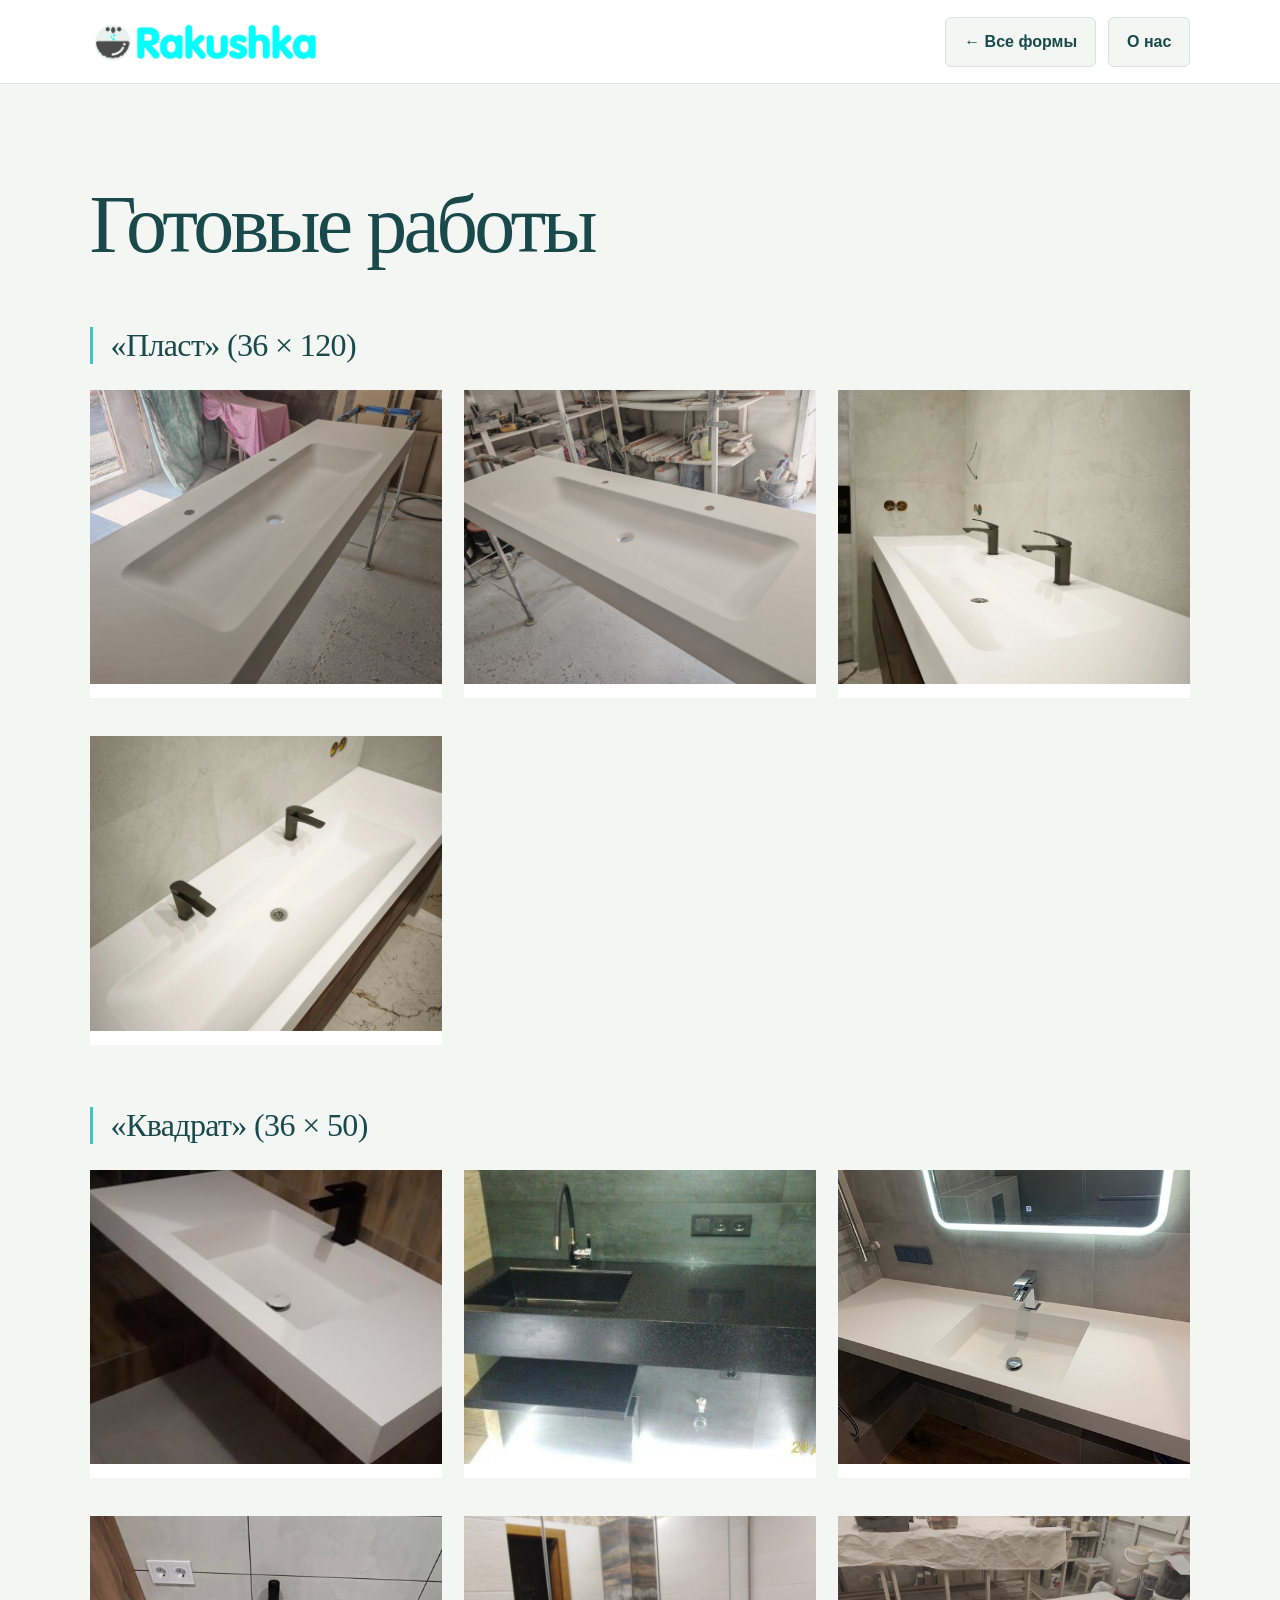
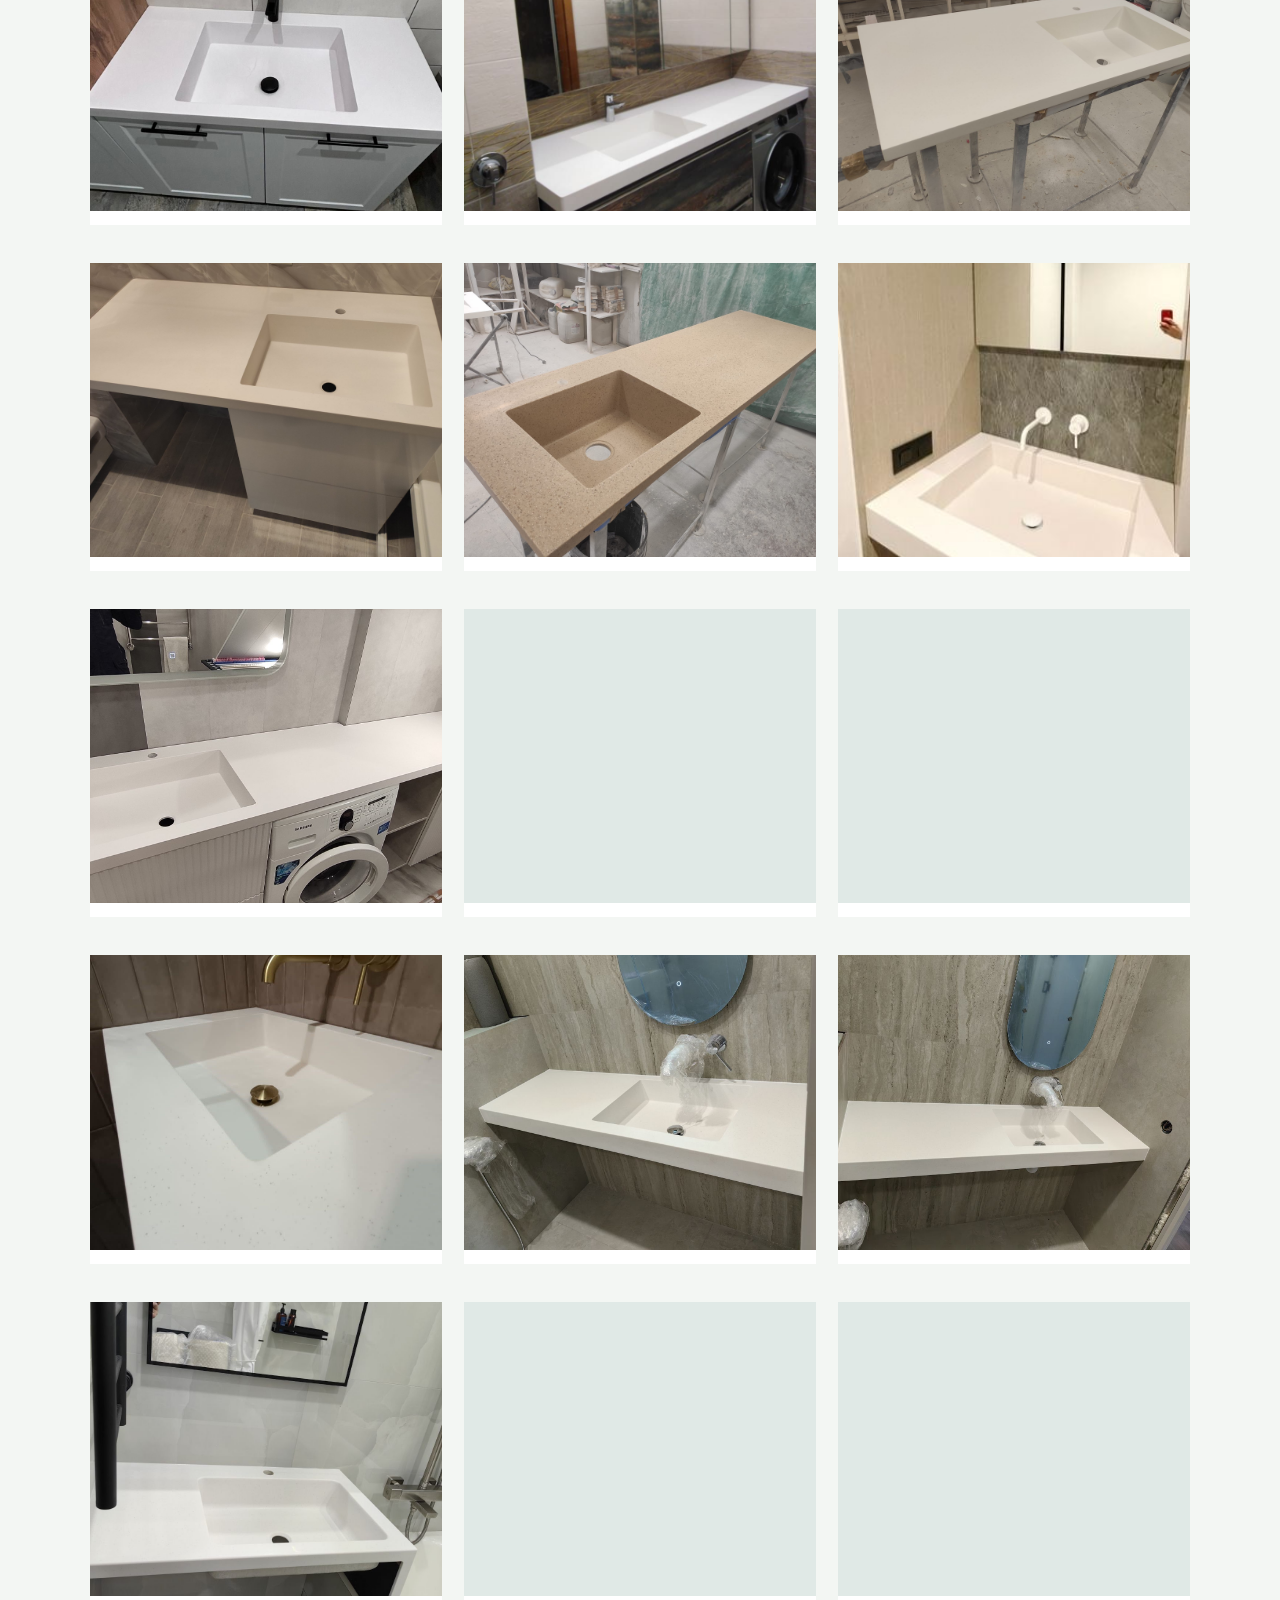
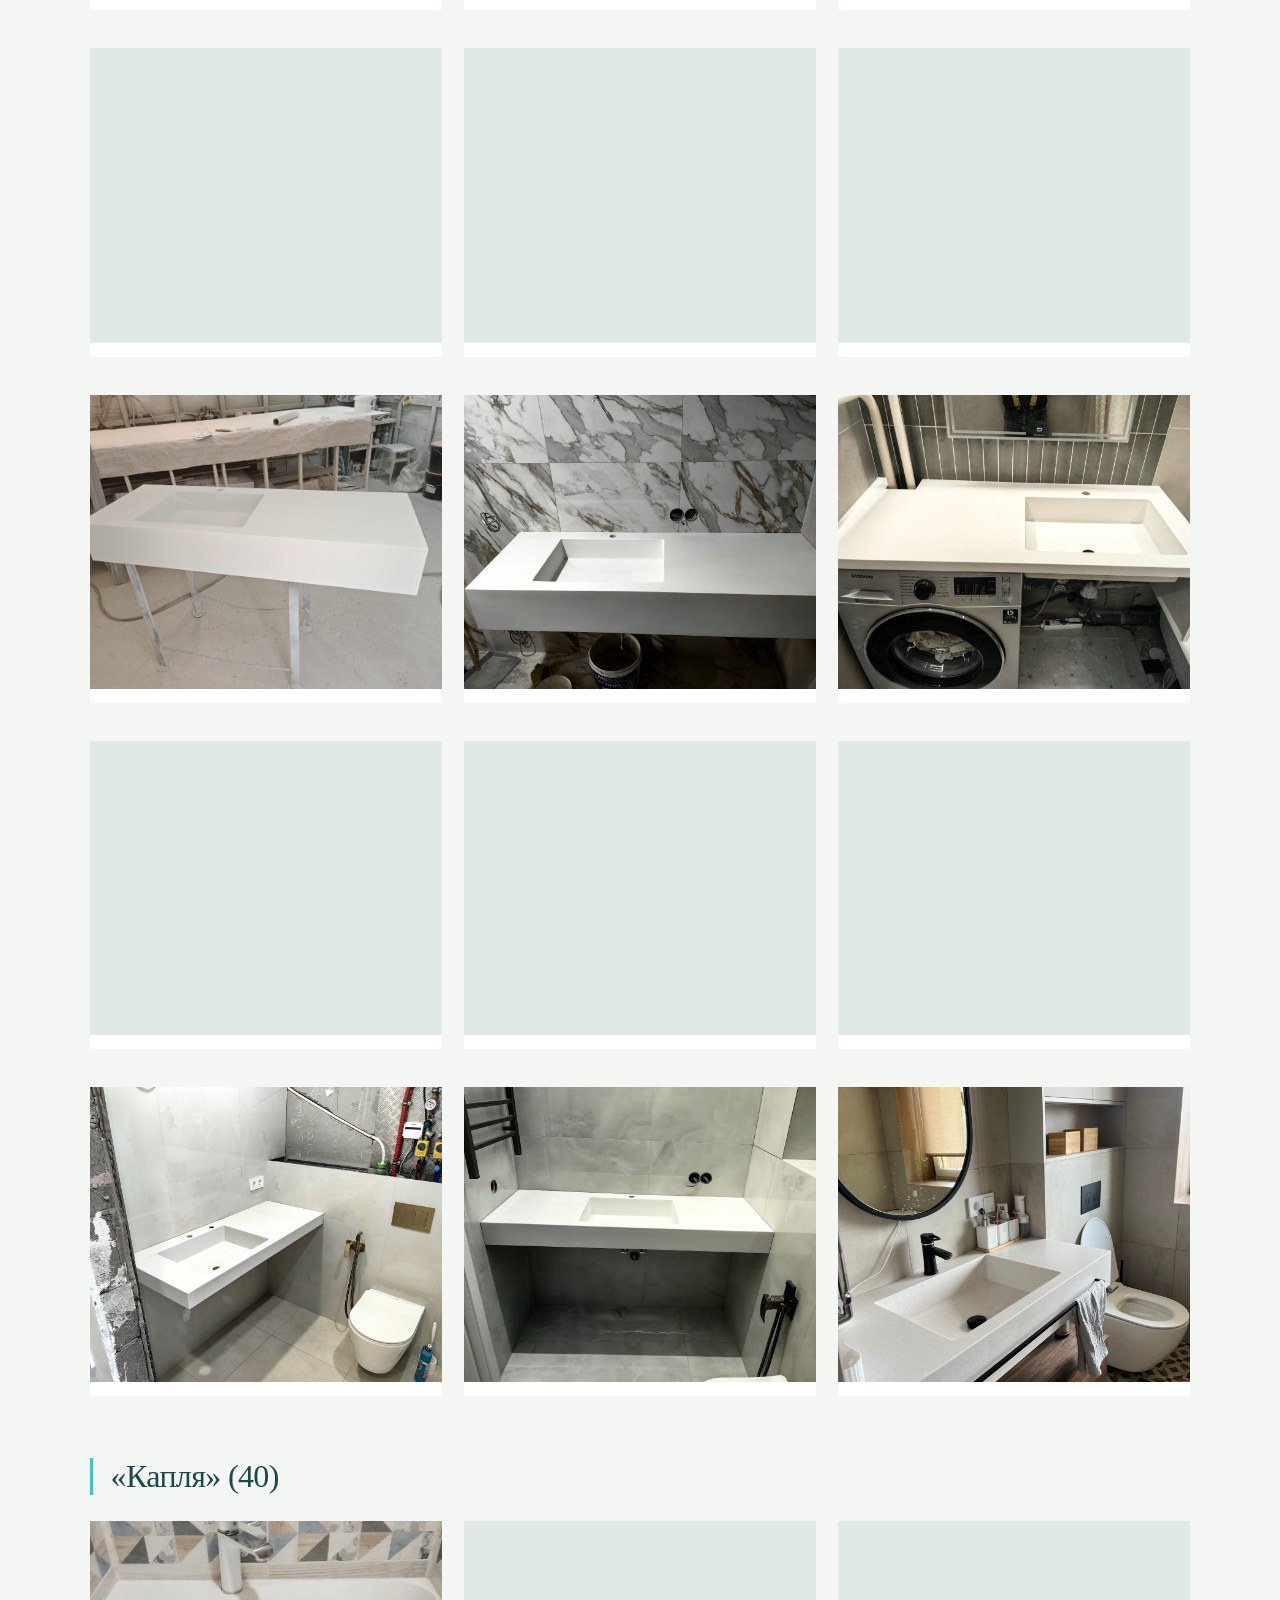
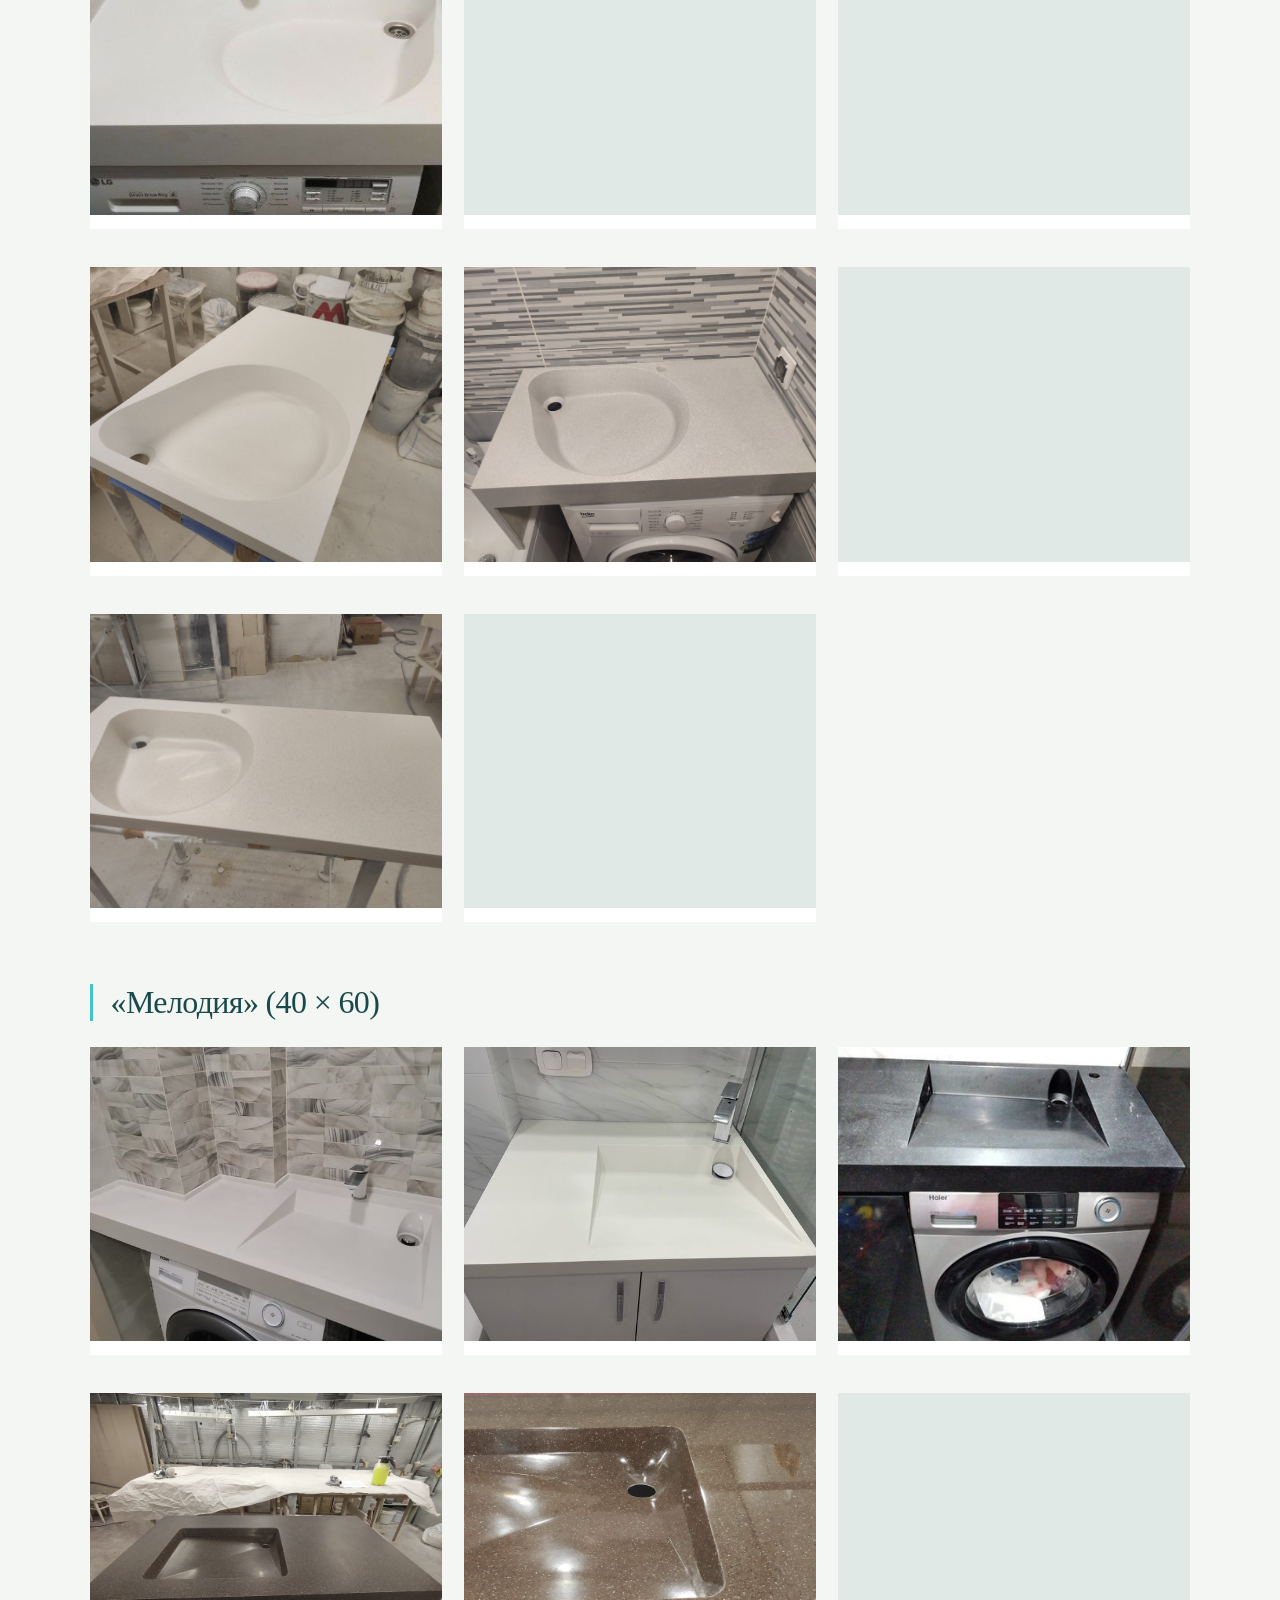
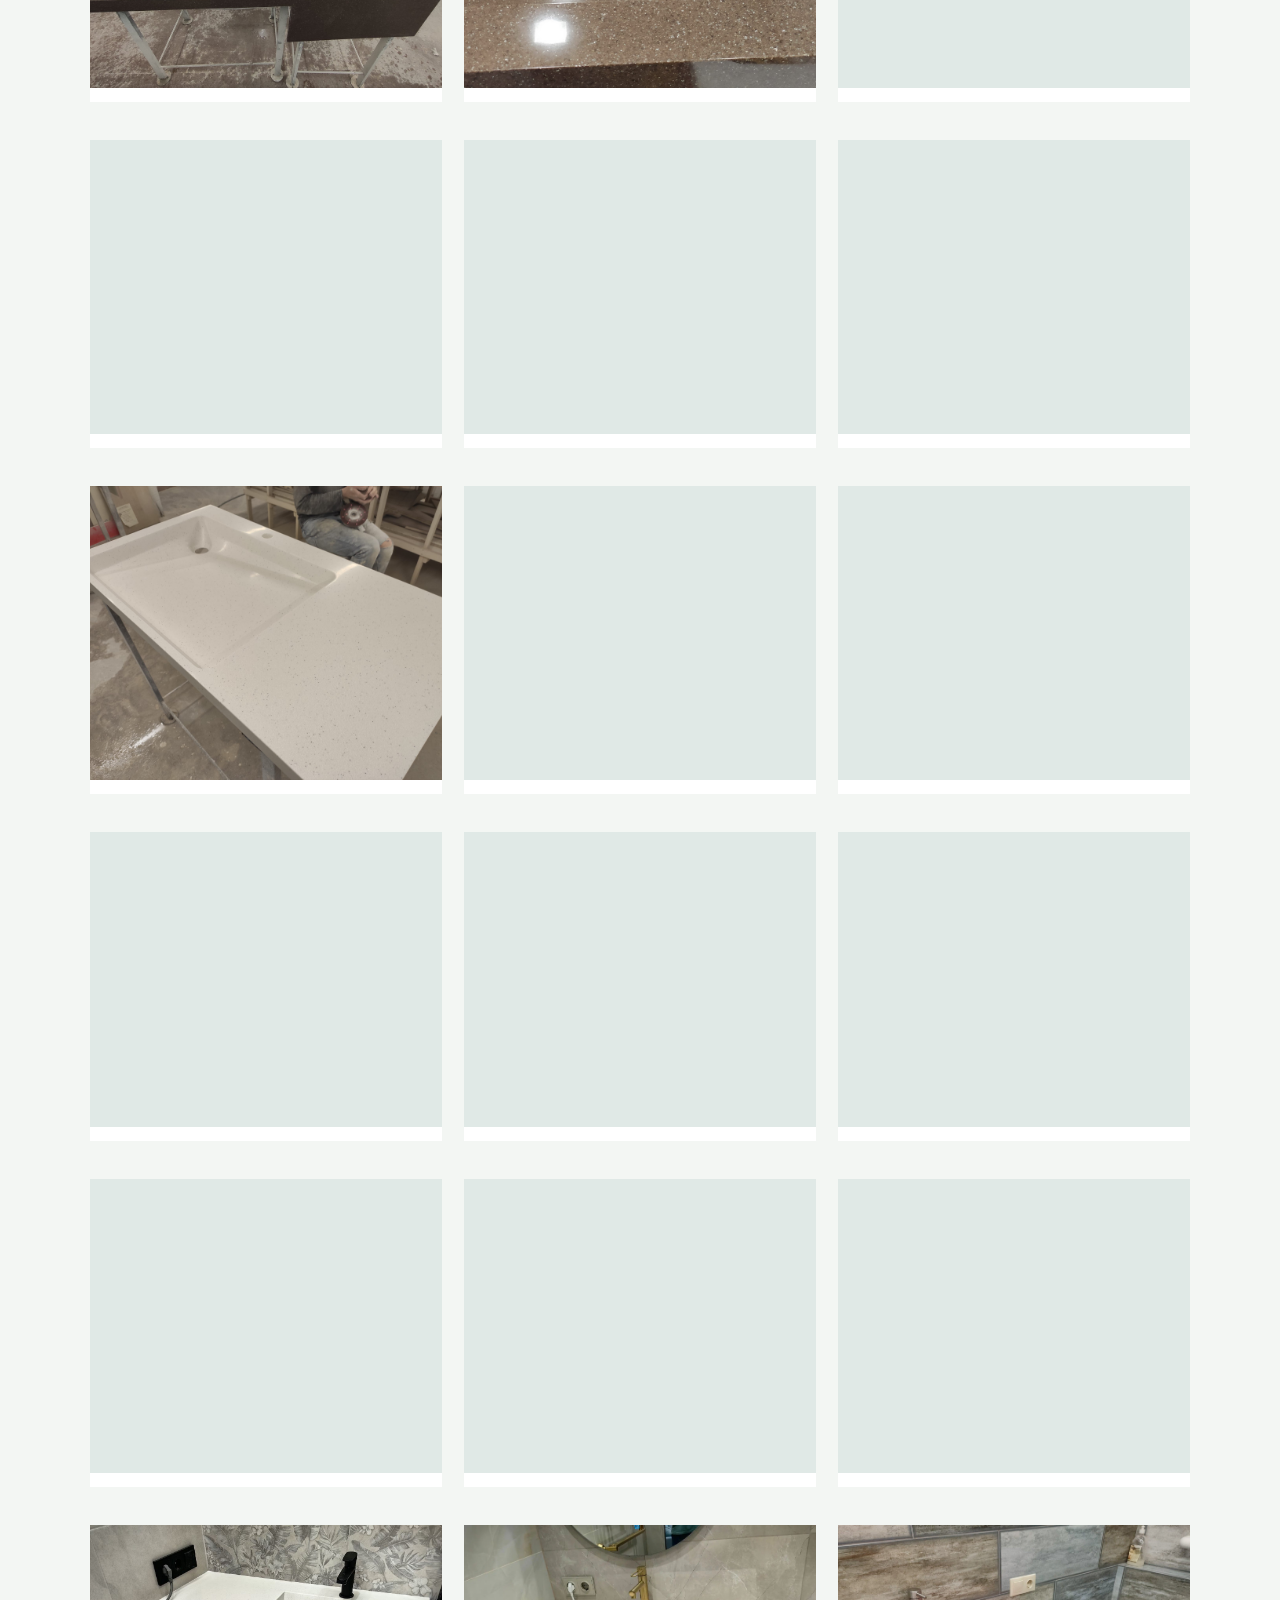
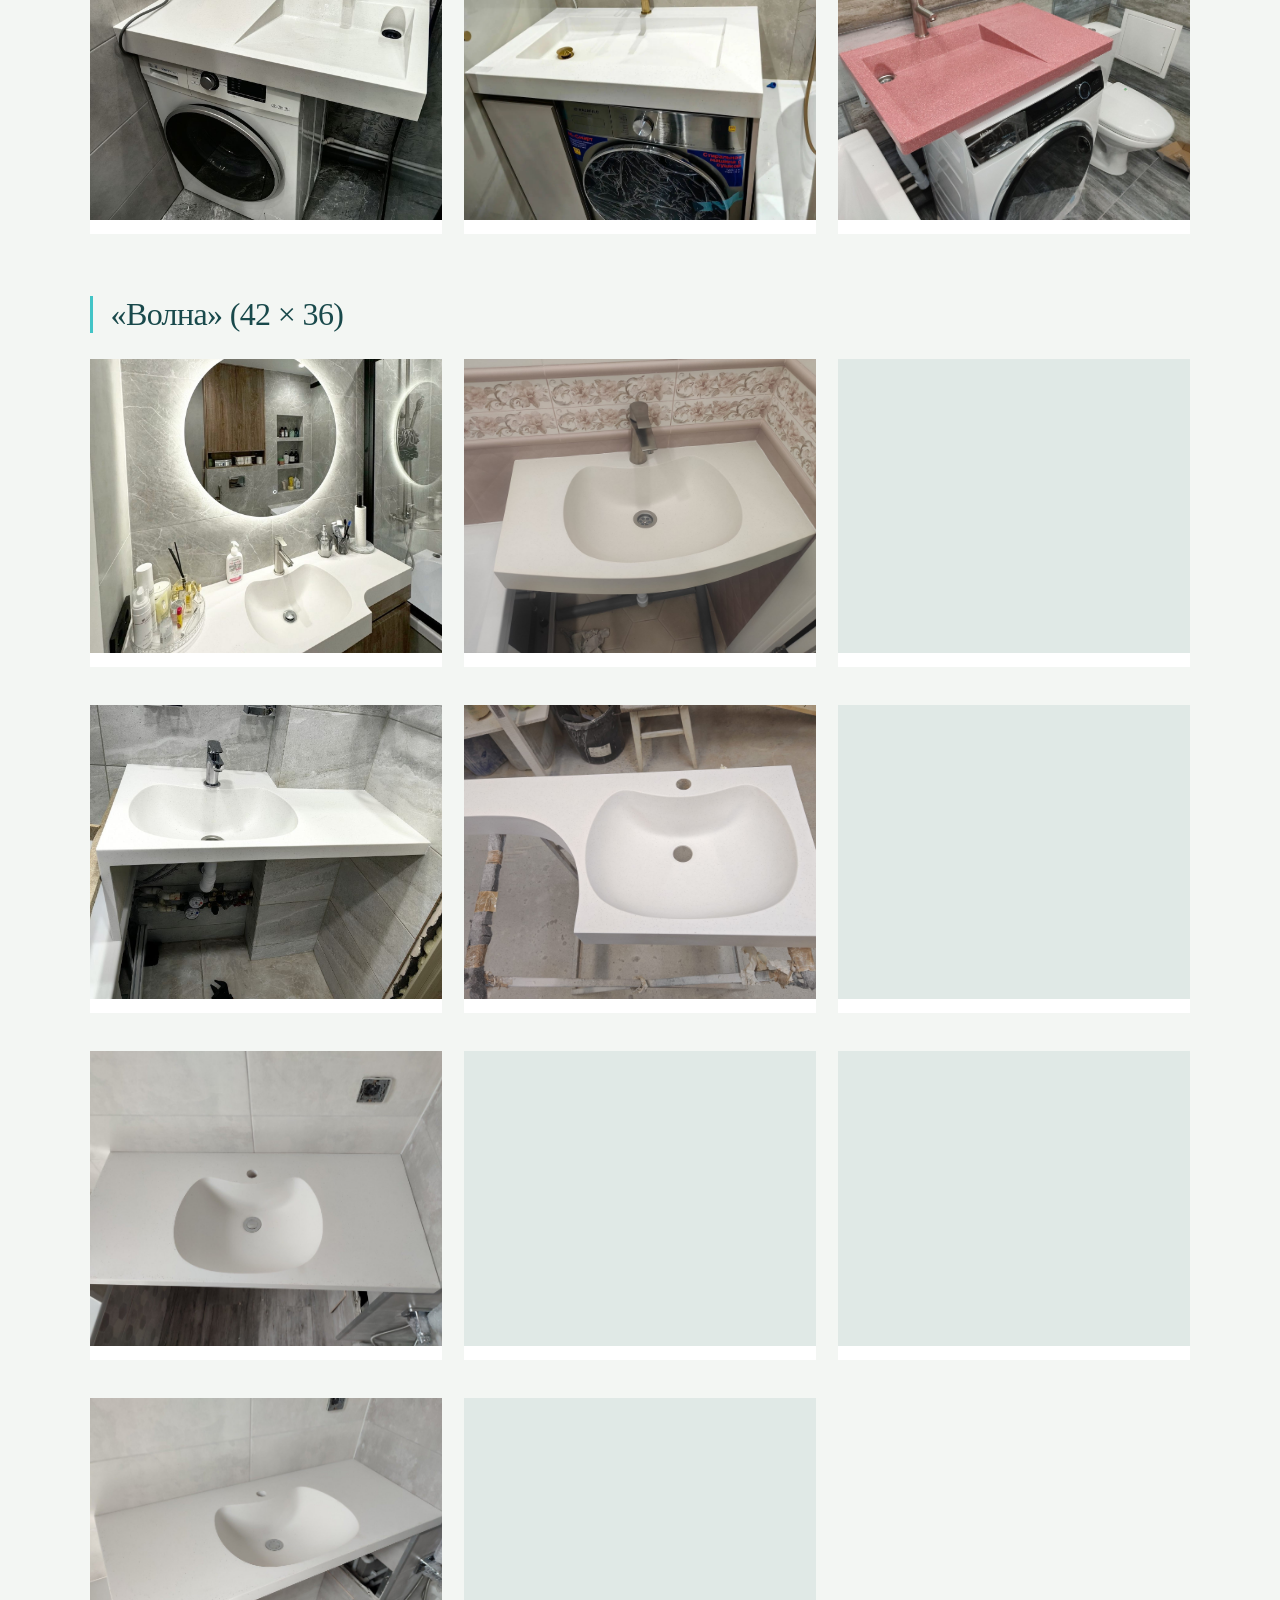
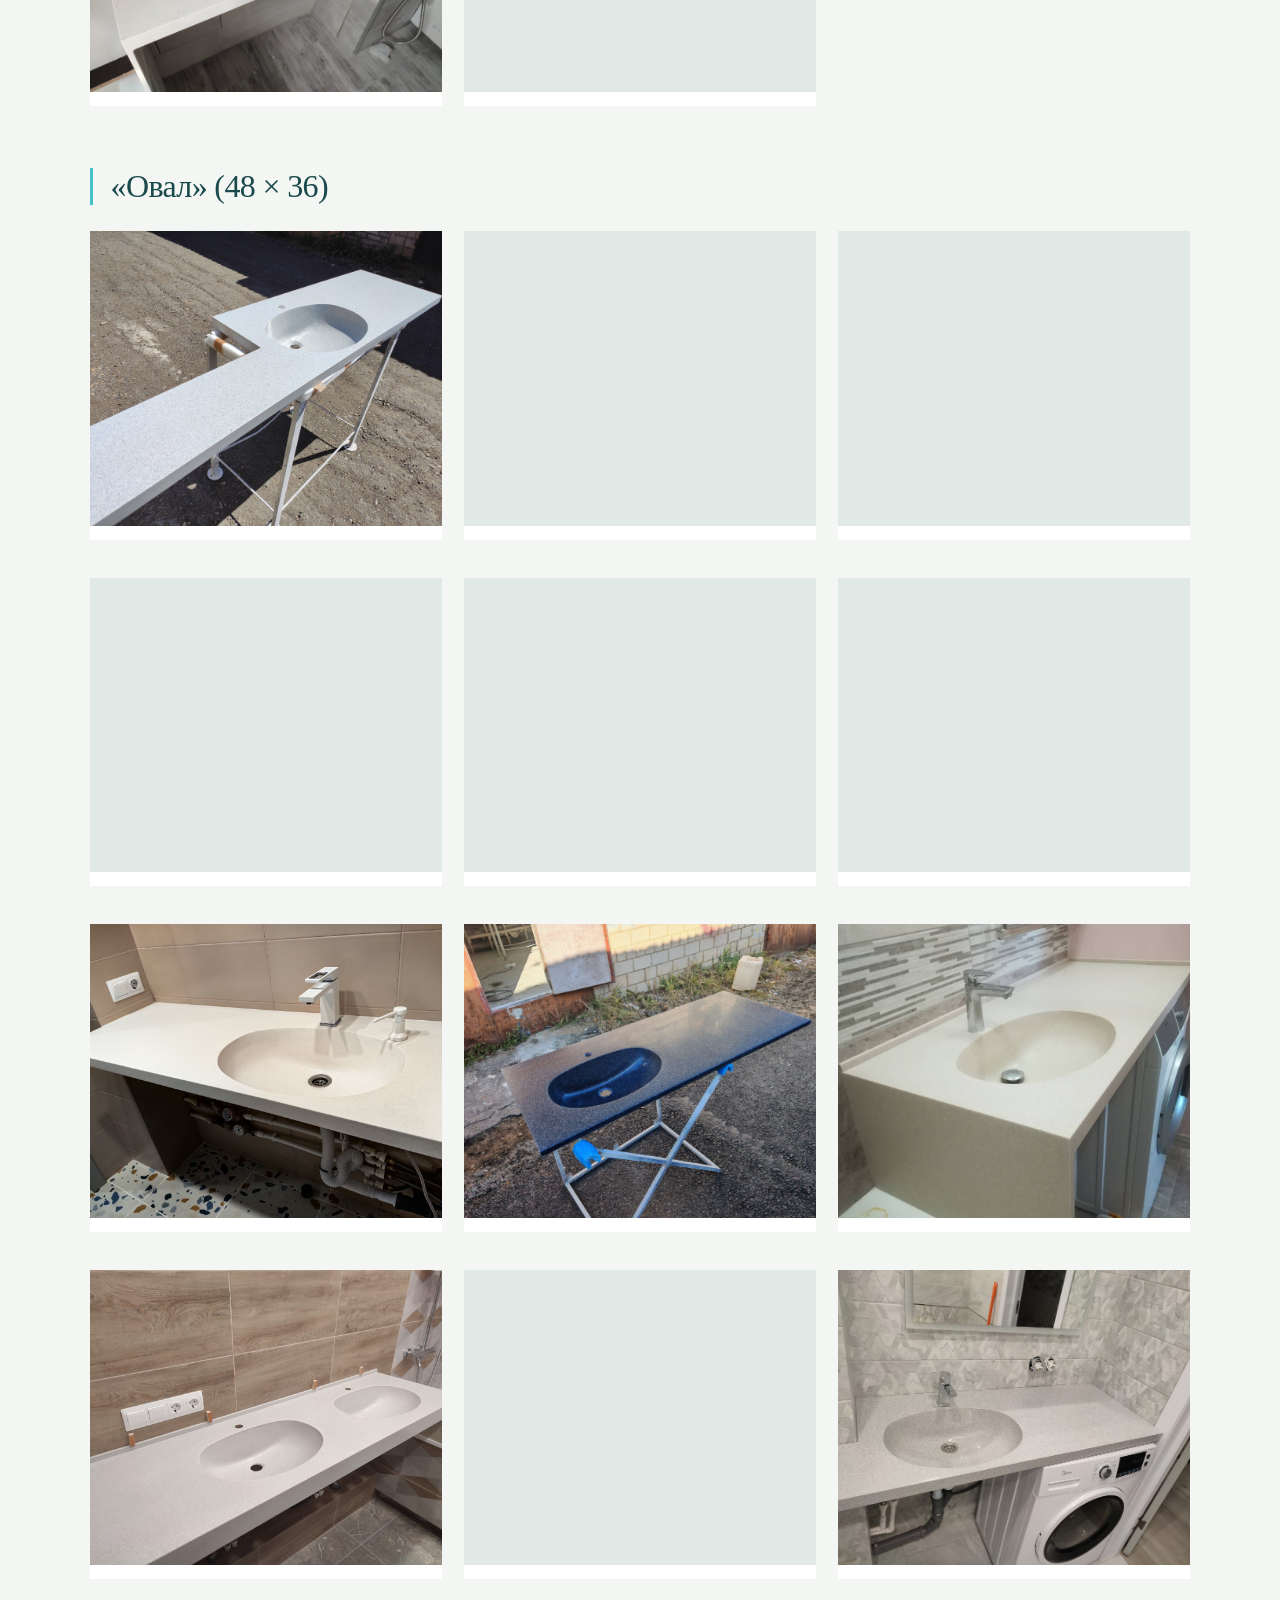
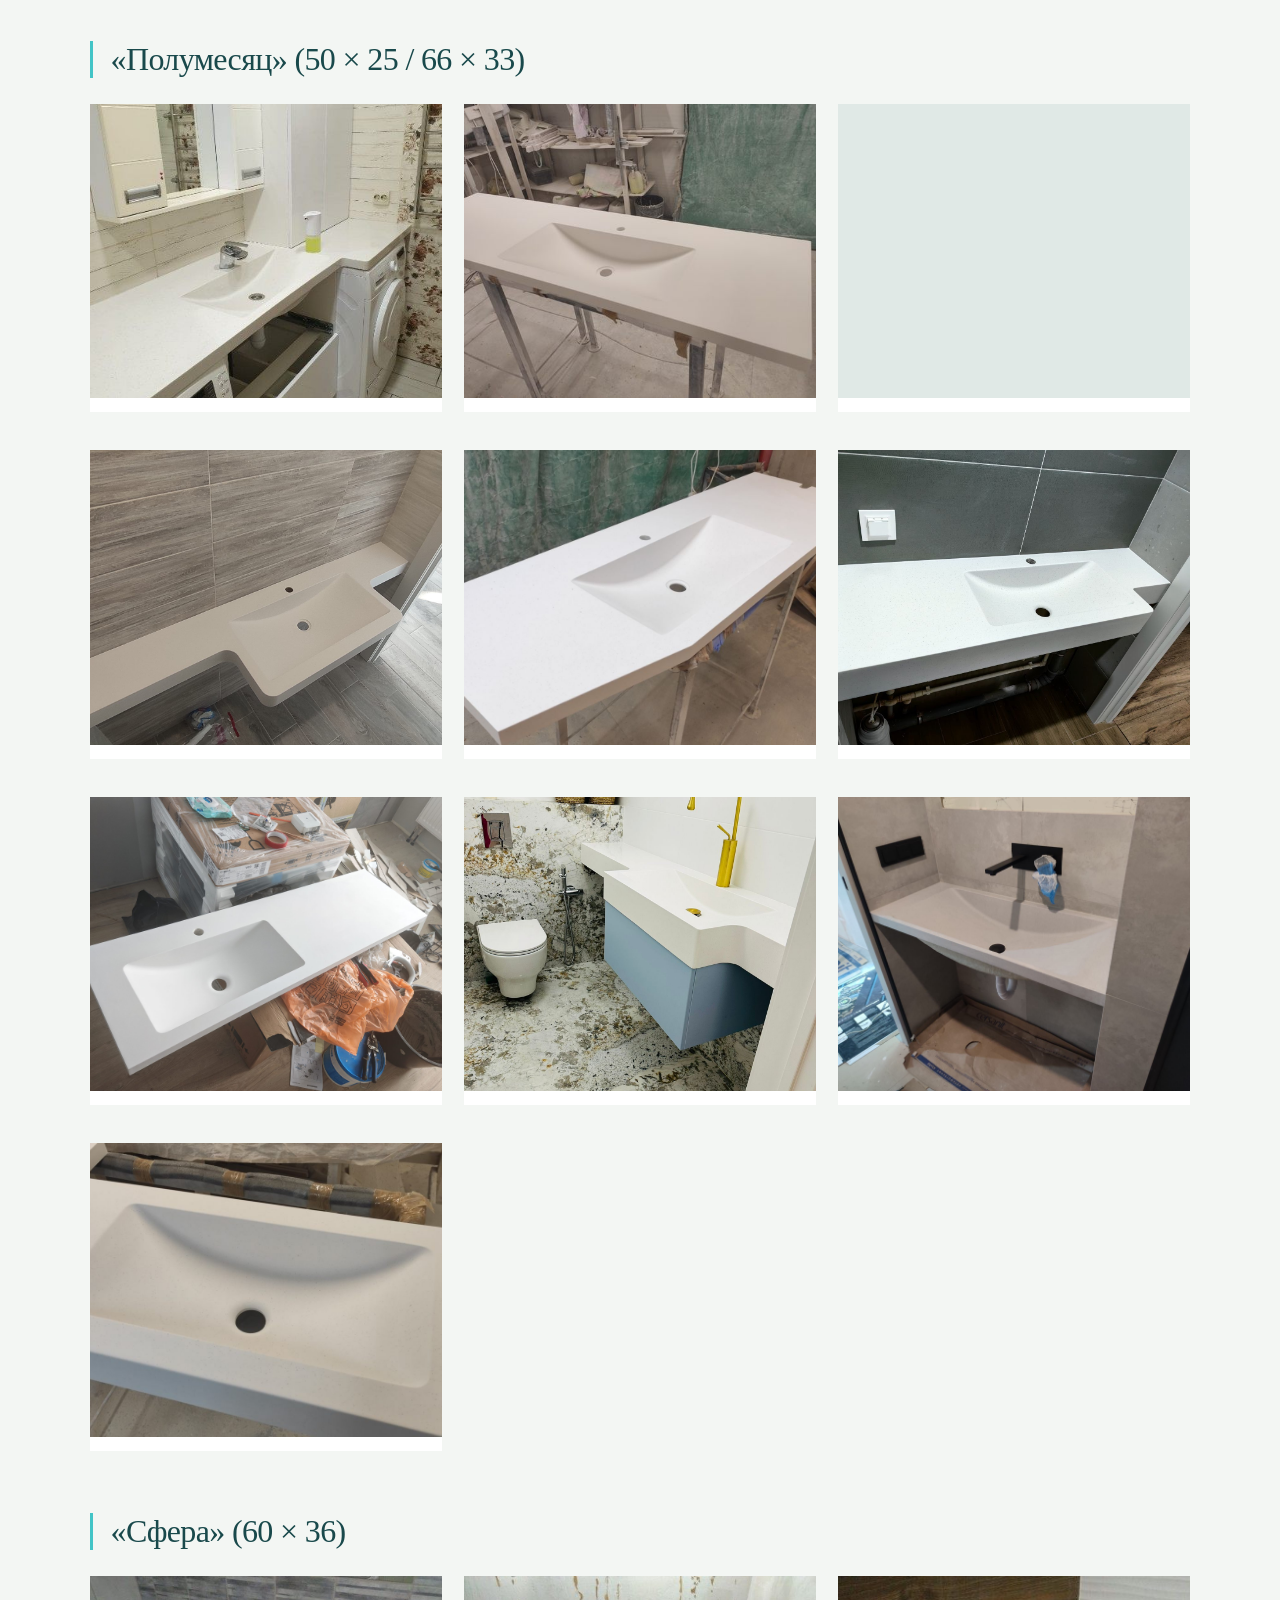
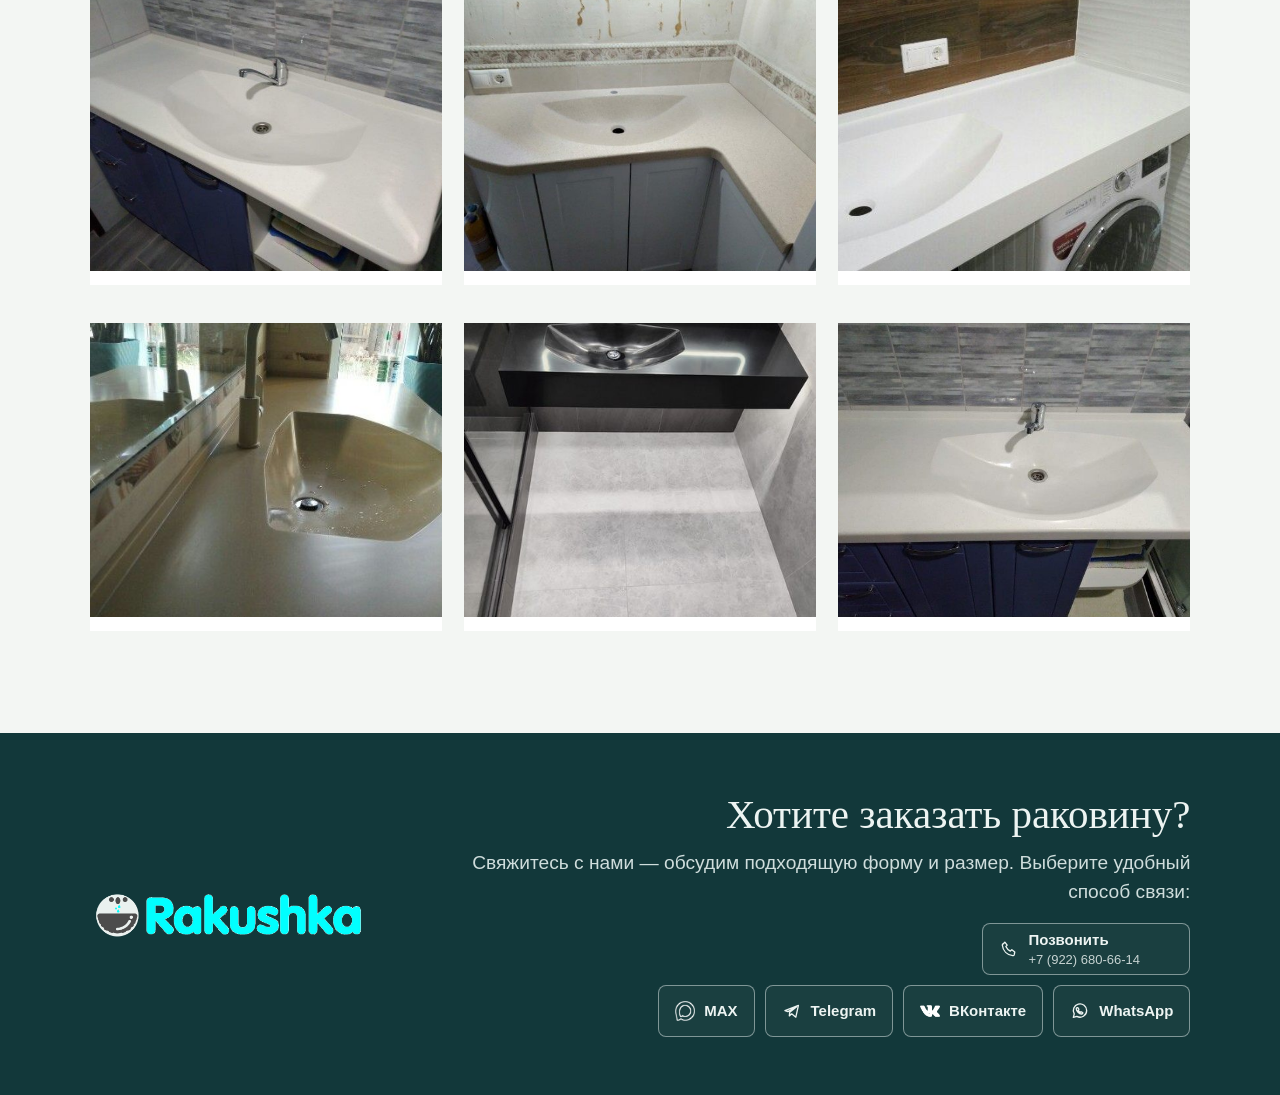
==== commit 8afd3f2e: "Добавлено раскрывающееся мобильное меню" ====
--- a/works.html
+++ b/works.html
@@ -16,7 +16,28 @@
             <a href="index.html#forms">← Все формы</a>
             <a href="index.html#about">О нас</a>
         </nav>
+        <button class="mobile-menu-toggle" type="button" aria-controls="mobile-menu" aria-expanded="false" aria-label="Открыть меню">
+            <span class="mobile-menu-toggle__line"></span>
+            <span class="mobile-menu-toggle__line"></span>
+            <span class="mobile-menu-toggle__line"></span>
+        </button>
     </header>
+    <nav class="mobile-menu" id="mobile-menu" aria-label="Мобильная навигация" hidden>
+        <div class="mobile-menu__links">
+            <a href="index.html">Главная</a>
+            <a href="index.html#forms">Формы раковин</a>
+            <a href="works.html">Готовые работы</a>
+            <a href="index.html#about">О нас</a>
+        </div>
+        <div class="mobile-menu__contact">
+            <p>Нужна консультация? Позвоните или напишите</p>
+            <a class="mobile-menu__phone" href="tel:+79226806614">+7 (922) 680-66-14</a>
+            <div class="mobile-menu__socials">
+                <a href="https://t.me/maratusachev">Telegram</a>
+                <a href="https://max.ru/u/f9LHodD0cOLrPdPLi6p1ySVcDOKdnUDTAjddglqmSjcLEAeSOEm218_a-qA">MAX</a>
+            </div>
+        </div>
+    </nav>
 
     <main class="works section">
         <h1 id="works-title">Готовые работы</h1>
@@ -578,6 +599,34 @@
             }
         });
     </script>
+    <script>
+        const mobileMenuToggle = document.querySelector(".mobile-menu-toggle");
+        const mobileMenu = document.querySelector("#mobile-menu");
+
+        function closeMobileMenu() {
+            mobileMenu.hidden = true;
+            mobileMenuToggle.setAttribute("aria-expanded", "false");
+            mobileMenuToggle.setAttribute("aria-label", "Открыть меню");
+        }
+
+        mobileMenuToggle.addEventListener("click", function () {
+            const isOpen = mobileMenuToggle.getAttribute("aria-expanded") === "true";
+            mobileMenu.hidden = isOpen;
+            mobileMenuToggle.setAttribute("aria-expanded", String(!isOpen));
+            mobileMenuToggle.setAttribute("aria-label", isOpen ? "Открыть меню" : "Закрыть меню");
+        });
+
+        mobileMenu.querySelectorAll("a").forEach(function (link) {
+            link.addEventListener("click", closeMobileMenu);
+        });
+
+        document.addEventListener("keydown", function (event) {
+            if (event.key === "Escape" && !mobileMenu.hidden) {
+                closeMobileMenu();
+                mobileMenuToggle.focus();
+            }
+        });
+    </script>
 </body>
 </html>
 
--- a/styles.css
+++ b/styles.css
@@ -1604,3 +1604,216 @@
         padding: 0 14px;
     }
 }
+
+/* Mobile layout fix for the category carousel cards. The centered final pair is for three-column screens only. */
+@media (max-width: 900px) {
+    .form-grid > .form-card:nth-child(3n + 1):nth-last-child(2),
+    .form-grid > .form-card:nth-child(3n + 2):last-child {
+        grid-column: auto;
+    }
+}
+
+@media (max-width: 680px) {
+    .form-grid {
+        grid-template-columns: minmax(0, 1fr);
+        gap: 34px;
+    }
+
+    .form-grid > .form-card {
+        width: 100%;
+    }
+
+    .form-card h3 {
+        min-height: 0;
+    }
+
+    .form-card__arrow {
+        width: 44px;
+        height: 44px;
+    }
+}
+
+/* Compact mobile header: keep the logo clear and all navigation choices on one line. */
+@media (max-width: 680px) {
+    .header {
+        min-height: 0;
+        padding: 12px 5% 14px;
+        gap: 10px;
+    }
+
+    .site-logo-link {
+        flex-basis: 176px;
+        width: min(176px, 64vw);
+    }
+
+    .site-logo {
+        height: 34px;
+    }
+
+    .header .navigation {
+        display: grid;
+        grid-template-columns: minmax(0, 1fr) minmax(0, 1.15fr) minmax(0, 0.55fr);
+        width: 100%;
+        order: 2;
+        gap: 8px;
+        padding-top: 10px;
+    }
+
+    .header .navigation a {
+        min-width: 0;
+        min-height: 44px;
+        padding: 0 7px;
+        font-size: clamp(11px, 3.2vw, 13px);
+        letter-spacing: -0.015em;
+        white-space: nowrap;
+    }
+
+    .works-page .header .navigation {
+        grid-template-columns: repeat(2, minmax(0, 1fr));
+    }
+}
+/* Mobile navigation follows the compact, open-panel pattern shown in the reference. */
+.mobile-menu-toggle {
+    display: none;
+}
+
+.mobile-menu[hidden] {
+    display: none;
+}
+
+@media (max-width: 680px) {
+    .header {
+        flex-wrap: nowrap;
+        justify-content: space-between;
+        align-items: center;
+        min-height: 64px;
+        padding: 10px 5%;
+        gap: 12px;
+    }
+
+    .header .navigation {
+        display: none;
+    }
+
+    .mobile-menu-toggle {
+        position: relative;
+        display: grid;
+        flex: 0 0 44px;
+        width: 44px;
+        height: 44px;
+        padding: 0;
+        place-items: center;
+        border: 0;
+        color: var(--color-muted);
+        background: transparent;
+        cursor: pointer;
+    }
+
+    .mobile-menu-toggle__line {
+        position: absolute;
+        width: 22px;
+        height: 2px;
+        border-radius: 2px;
+        background: currentColor;
+        transition: transform 180ms ease, opacity 180ms ease;
+    }
+
+    .mobile-menu-toggle__line:nth-child(1) {
+        transform: translateY(-7px);
+    }
+
+    .mobile-menu-toggle__line:nth-child(3) {
+        transform: translateY(7px);
+    }
+
+    .mobile-menu-toggle[aria-expanded="true"] .mobile-menu-toggle__line:nth-child(1) {
+        transform: rotate(45deg);
+    }
+
+    .mobile-menu-toggle[aria-expanded="true"] .mobile-menu-toggle__line:nth-child(2) {
+        opacity: 0;
+    }
+
+    .mobile-menu-toggle[aria-expanded="true"] .mobile-menu-toggle__line:nth-child(3) {
+        transform: rotate(-45deg);
+    }
+
+    .mobile-menu:not([hidden]) {
+        display: block;
+        padding: clamp(34px, 8vh, 58px) 5% 32px;
+        border-bottom: 1px solid var(--color-line);
+        background: var(--color-surface);
+        animation: mobile-menu-enter 220ms ease-out both;
+    }
+
+    .mobile-menu__links {
+        display: grid;
+        justify-items: center;
+        gap: 8px;
+    }
+
+    .mobile-menu__links a {
+        display: flex;
+        width: 100%;
+        min-height: 46px;
+        align-items: center;
+        justify-content: center;
+        color: var(--color-text);
+        font-size: clamp(16px, 4.3vw, 19px);
+        font-weight: 600;
+        letter-spacing: 0.01em;
+        text-align: center;
+        text-transform: uppercase;
+    }
+
+    .mobile-menu__links a:hover,
+    .mobile-menu__links a:focus-visible {
+        color: var(--color-petrol);
+    }
+
+    .mobile-menu__contact {
+        margin: clamp(38px, 8vh, 62px) auto 0;
+        display: grid;
+        justify-items: center;
+        gap: 12px;
+        text-align: center;
+    }
+
+    .mobile-menu__contact p {
+        max-width: 34ch;
+        margin: 0;
+        color: var(--color-muted);
+        font-size: 15px;
+        line-height: 1.5;
+    }
+
+    .mobile-menu__phone {
+        color: var(--color-text);
+        font-size: 18px;
+        font-variant-numeric: tabular-nums;
+    }
+
+    .mobile-menu__socials {
+        display: flex;
+        flex-wrap: wrap;
+        justify-content: center;
+        gap: 18px;
+    }
+
+    .mobile-menu__socials a {
+        color: var(--color-muted);
+        font-size: 14px;
+        text-decoration: underline;
+        text-underline-offset: 4px;
+    }
+}
+
+@keyframes mobile-menu-enter {
+    from { opacity: 0; transform: translateY(-8px); }
+    to { opacity: 1; transform: translateY(0); }
+}
+
+@media (prefers-reduced-motion: reduce) {
+    .mobile-menu:not([hidden]) { animation: none; }
+    .mobile-menu-toggle__line { transition: none; }
+}
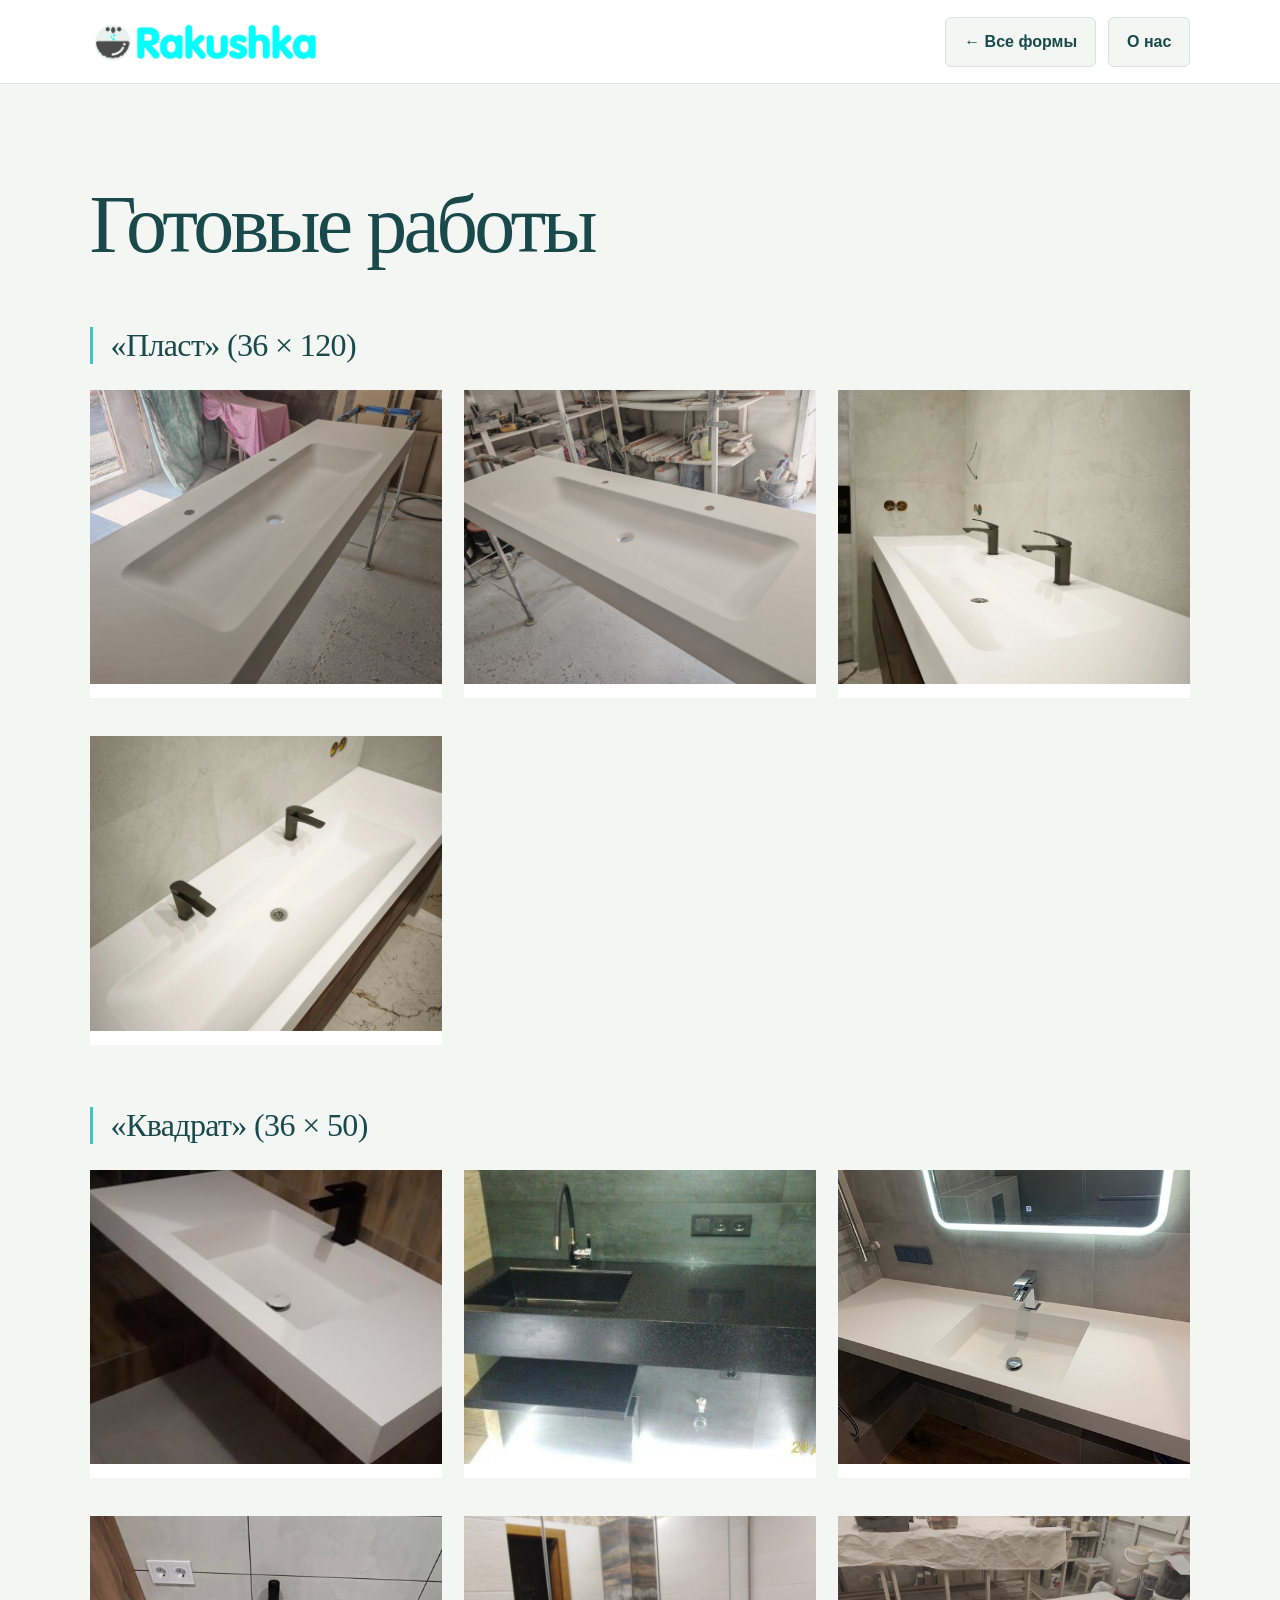
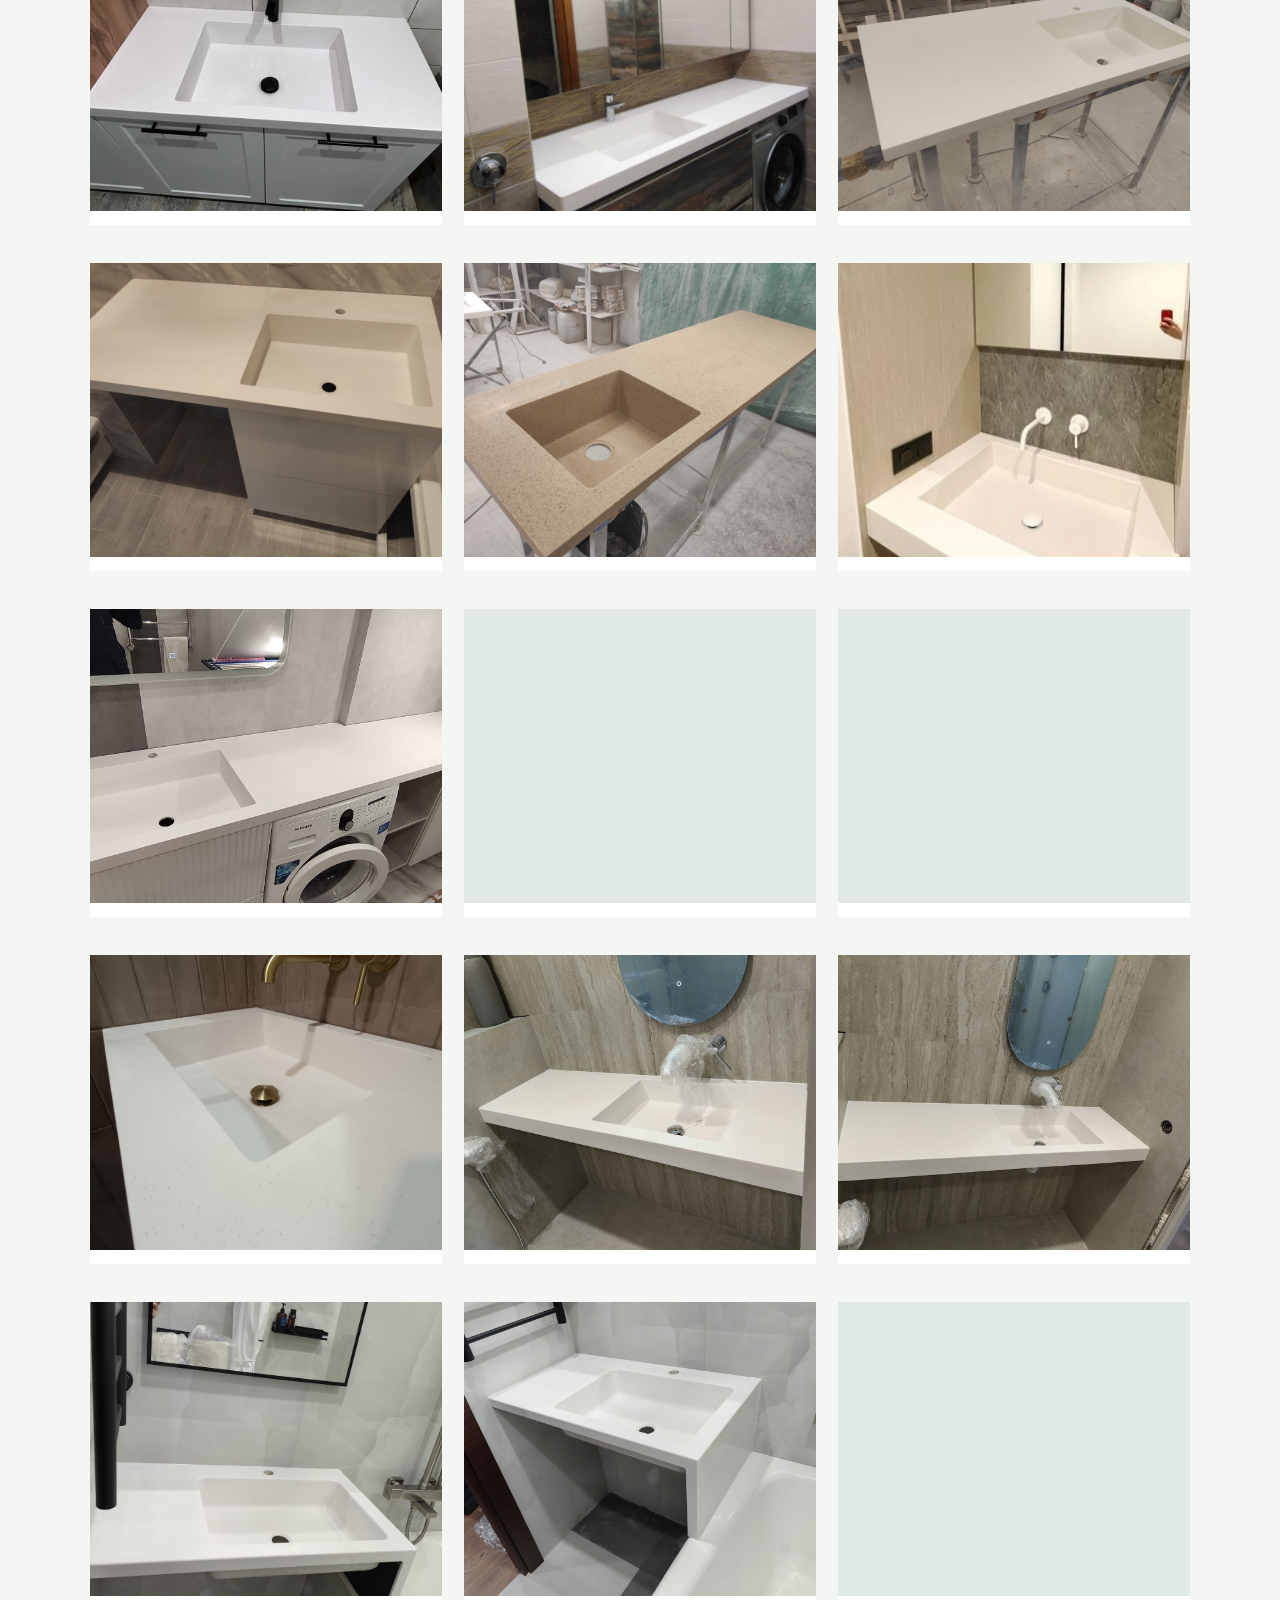
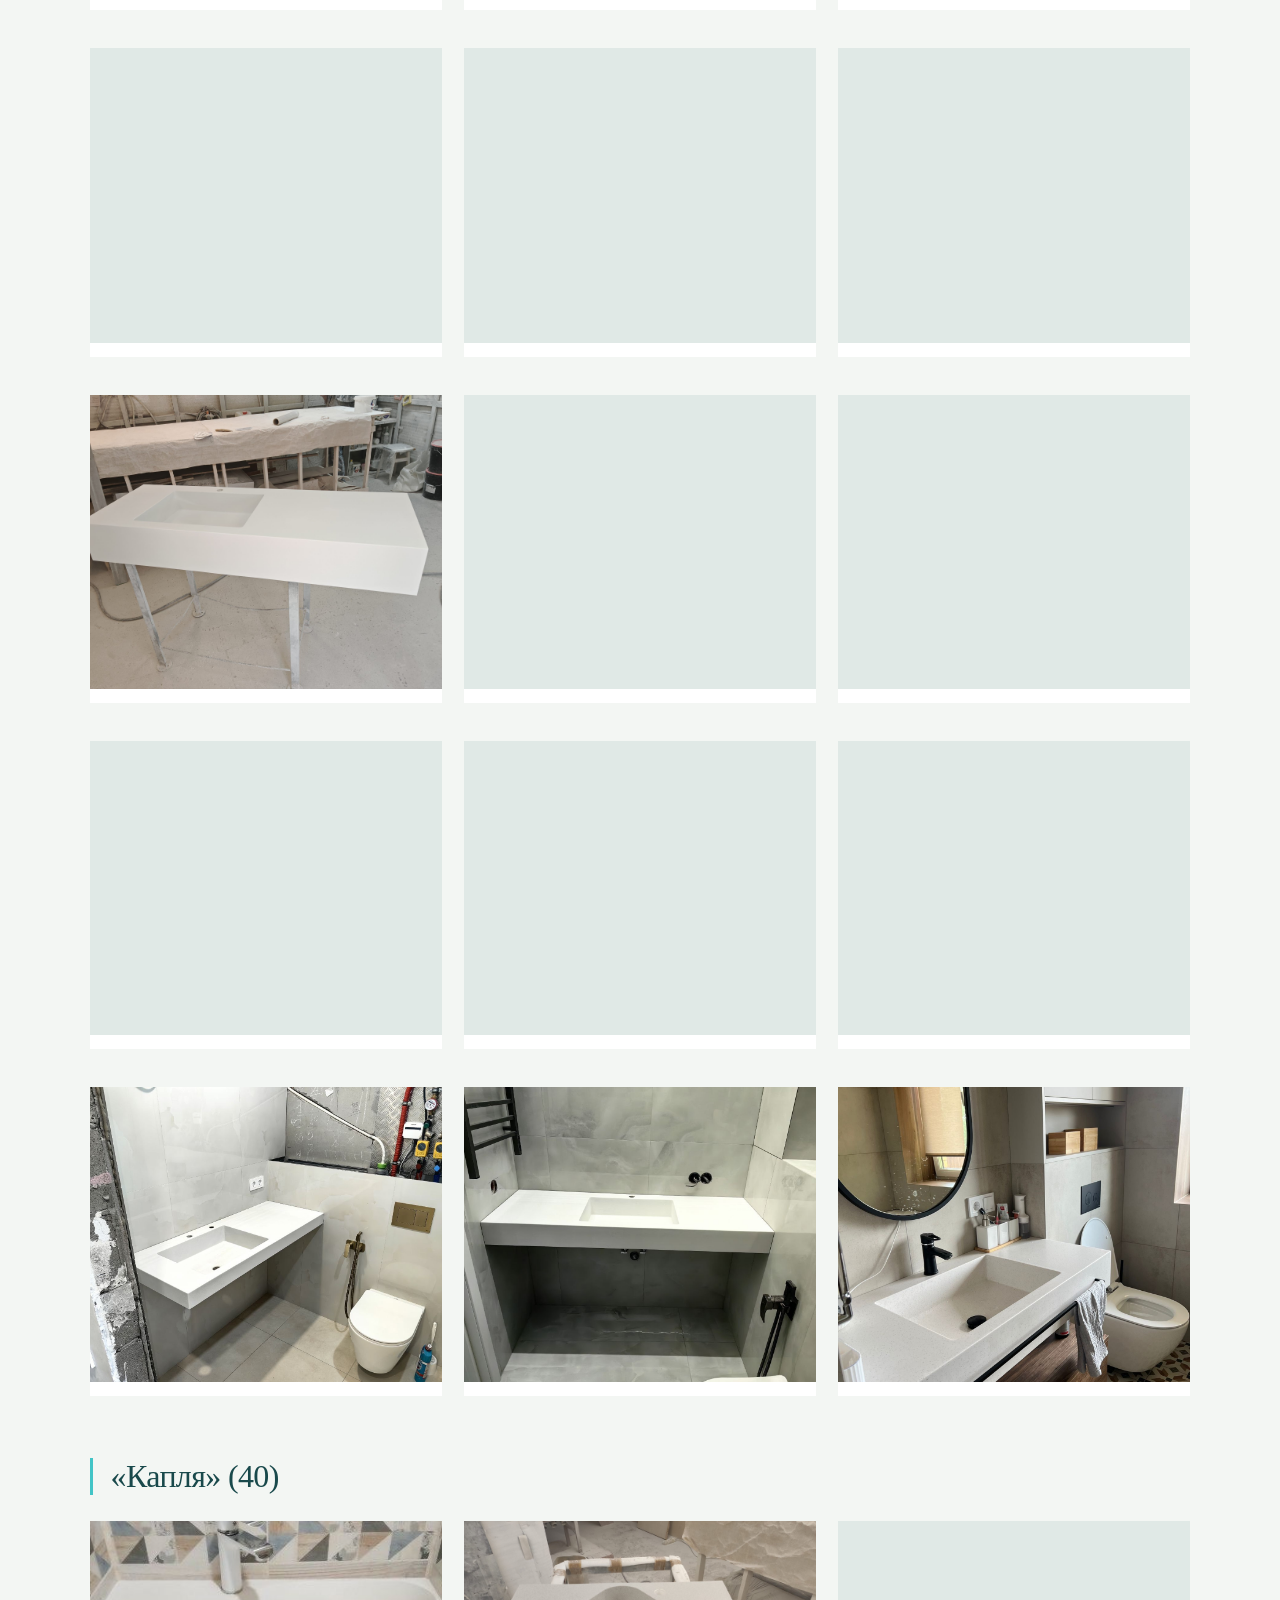
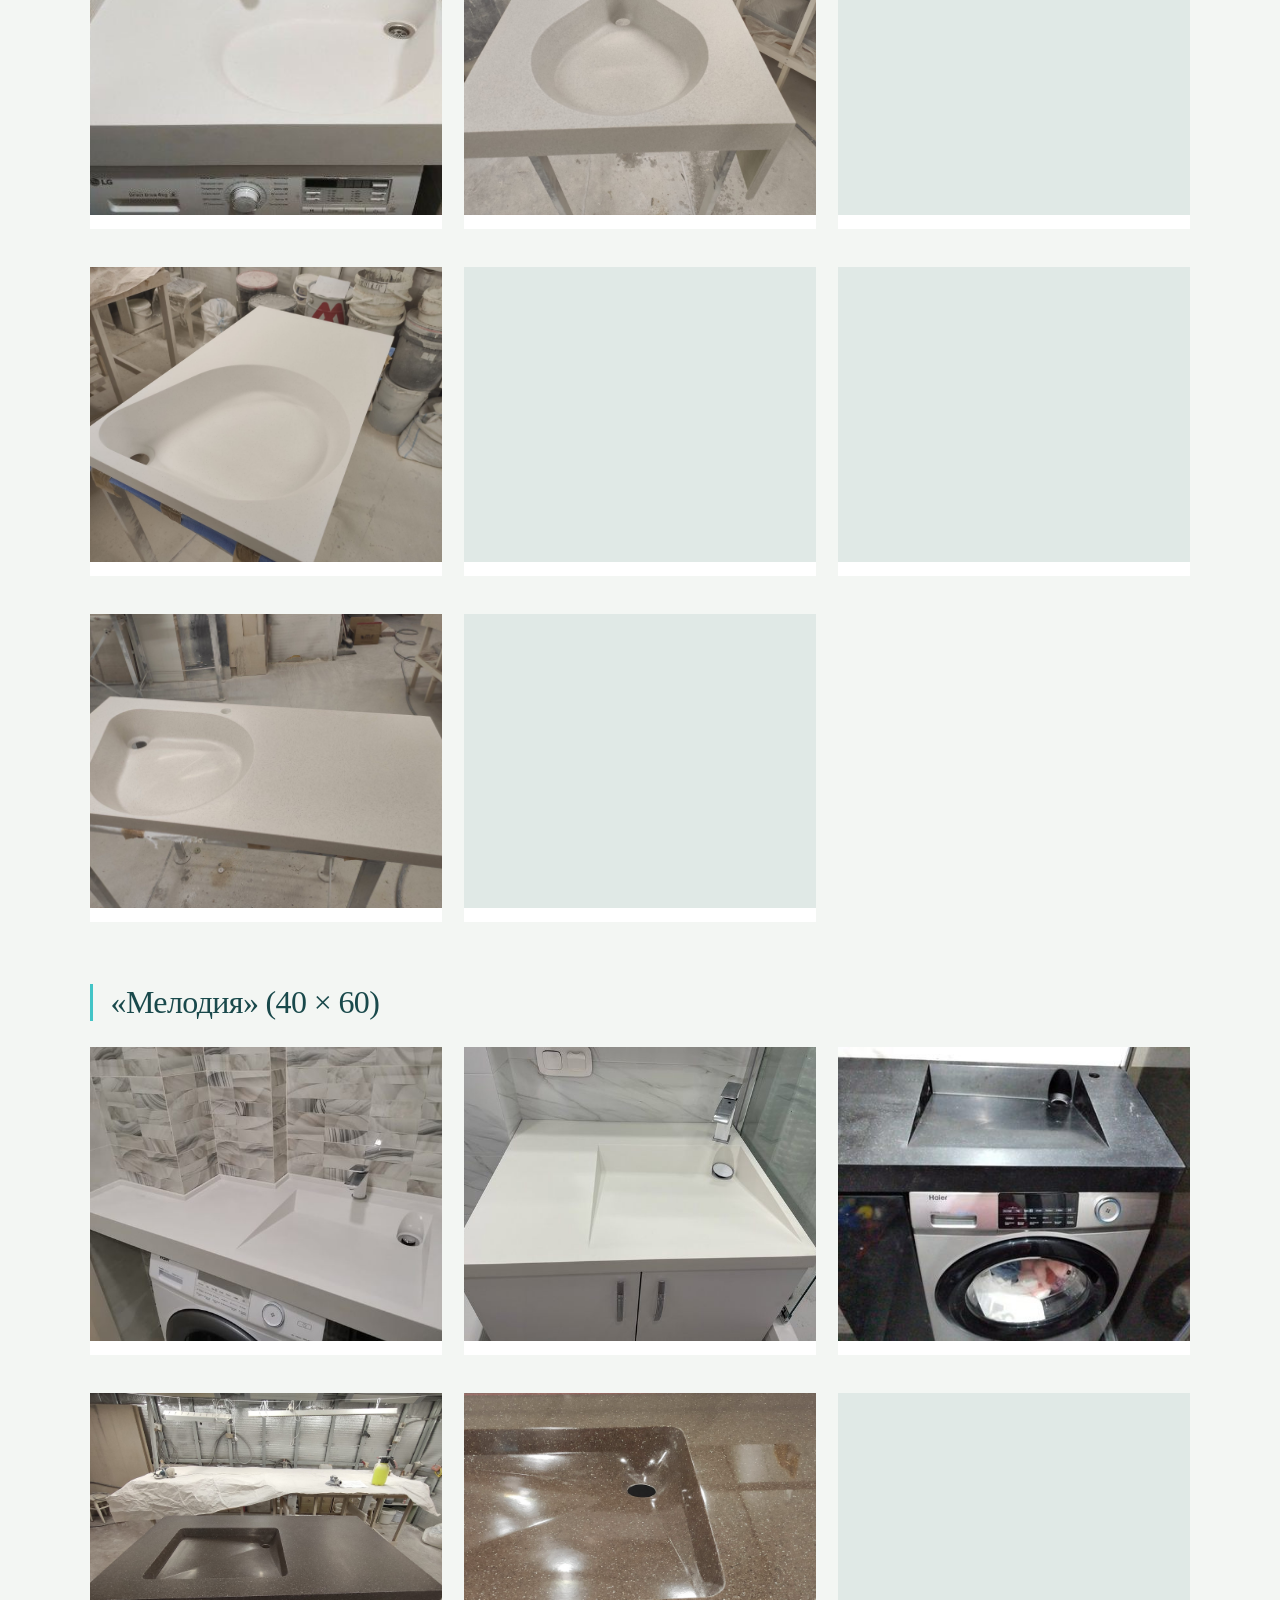
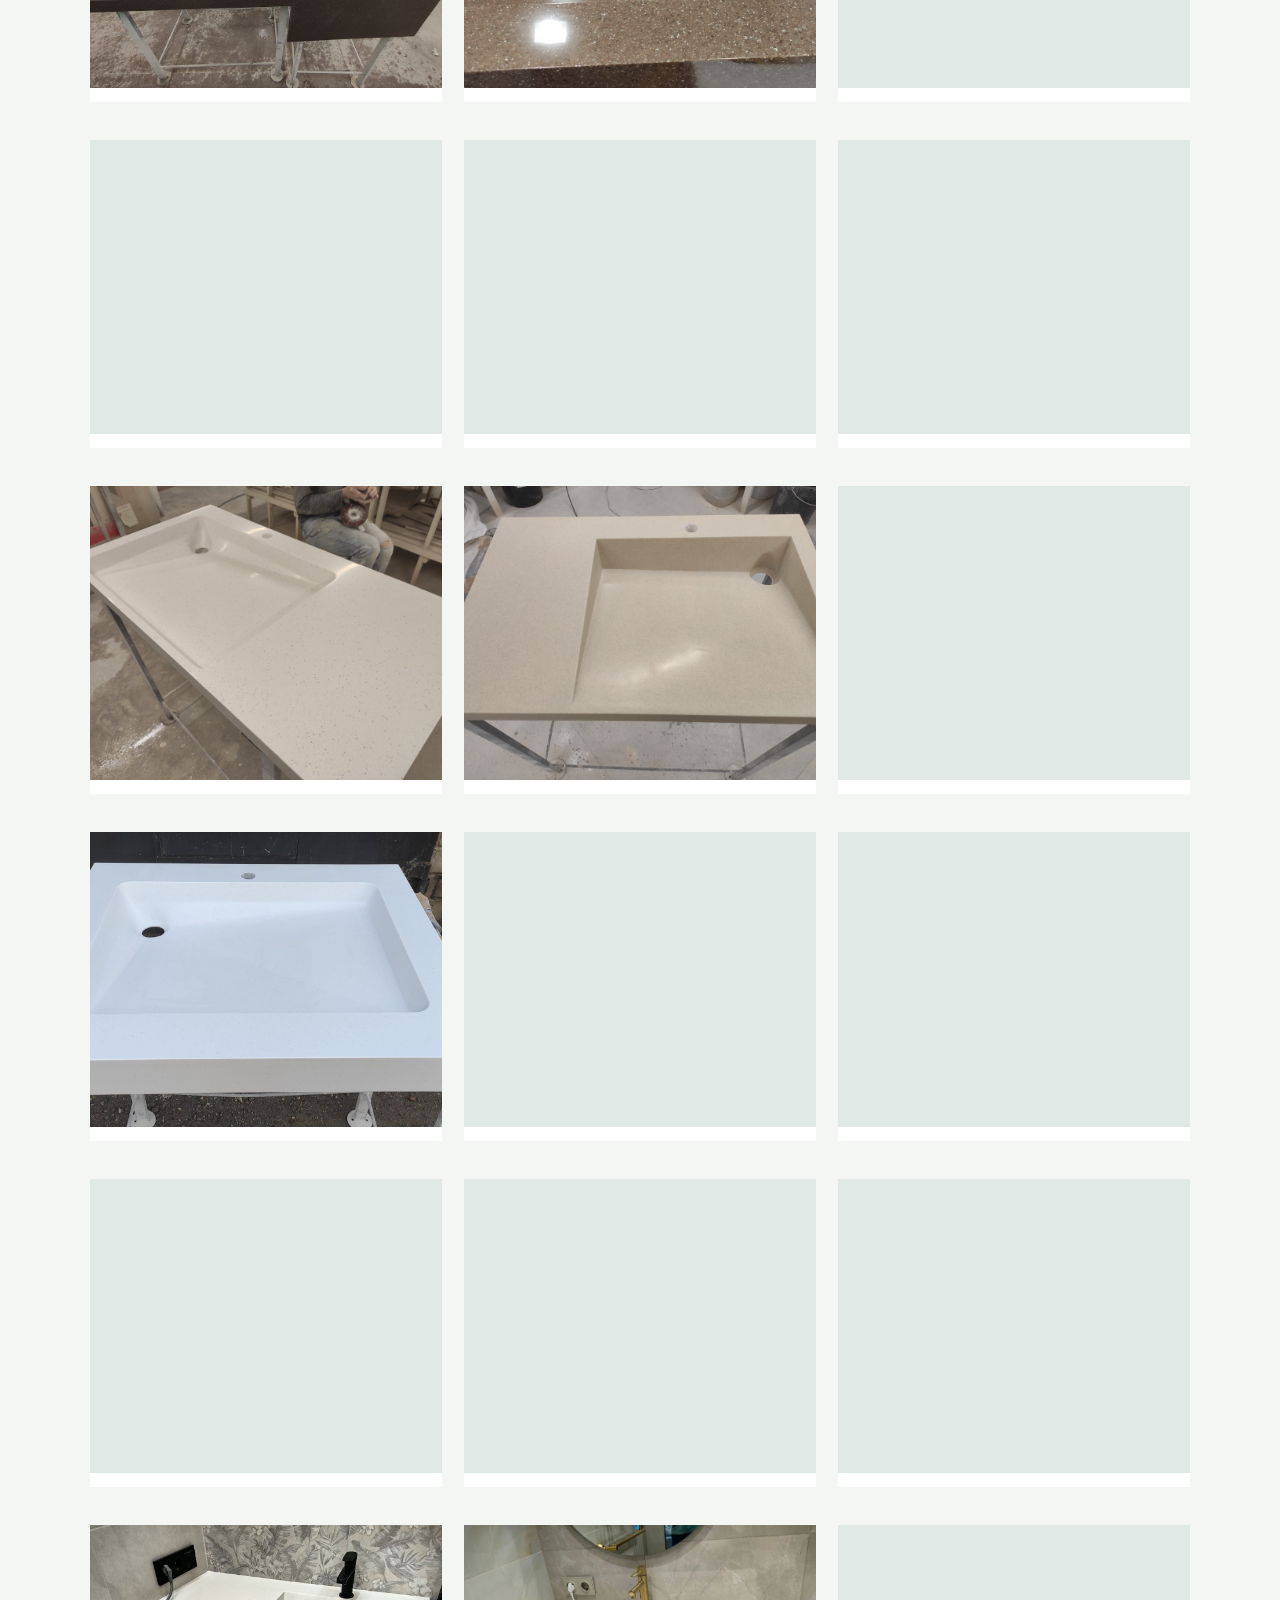
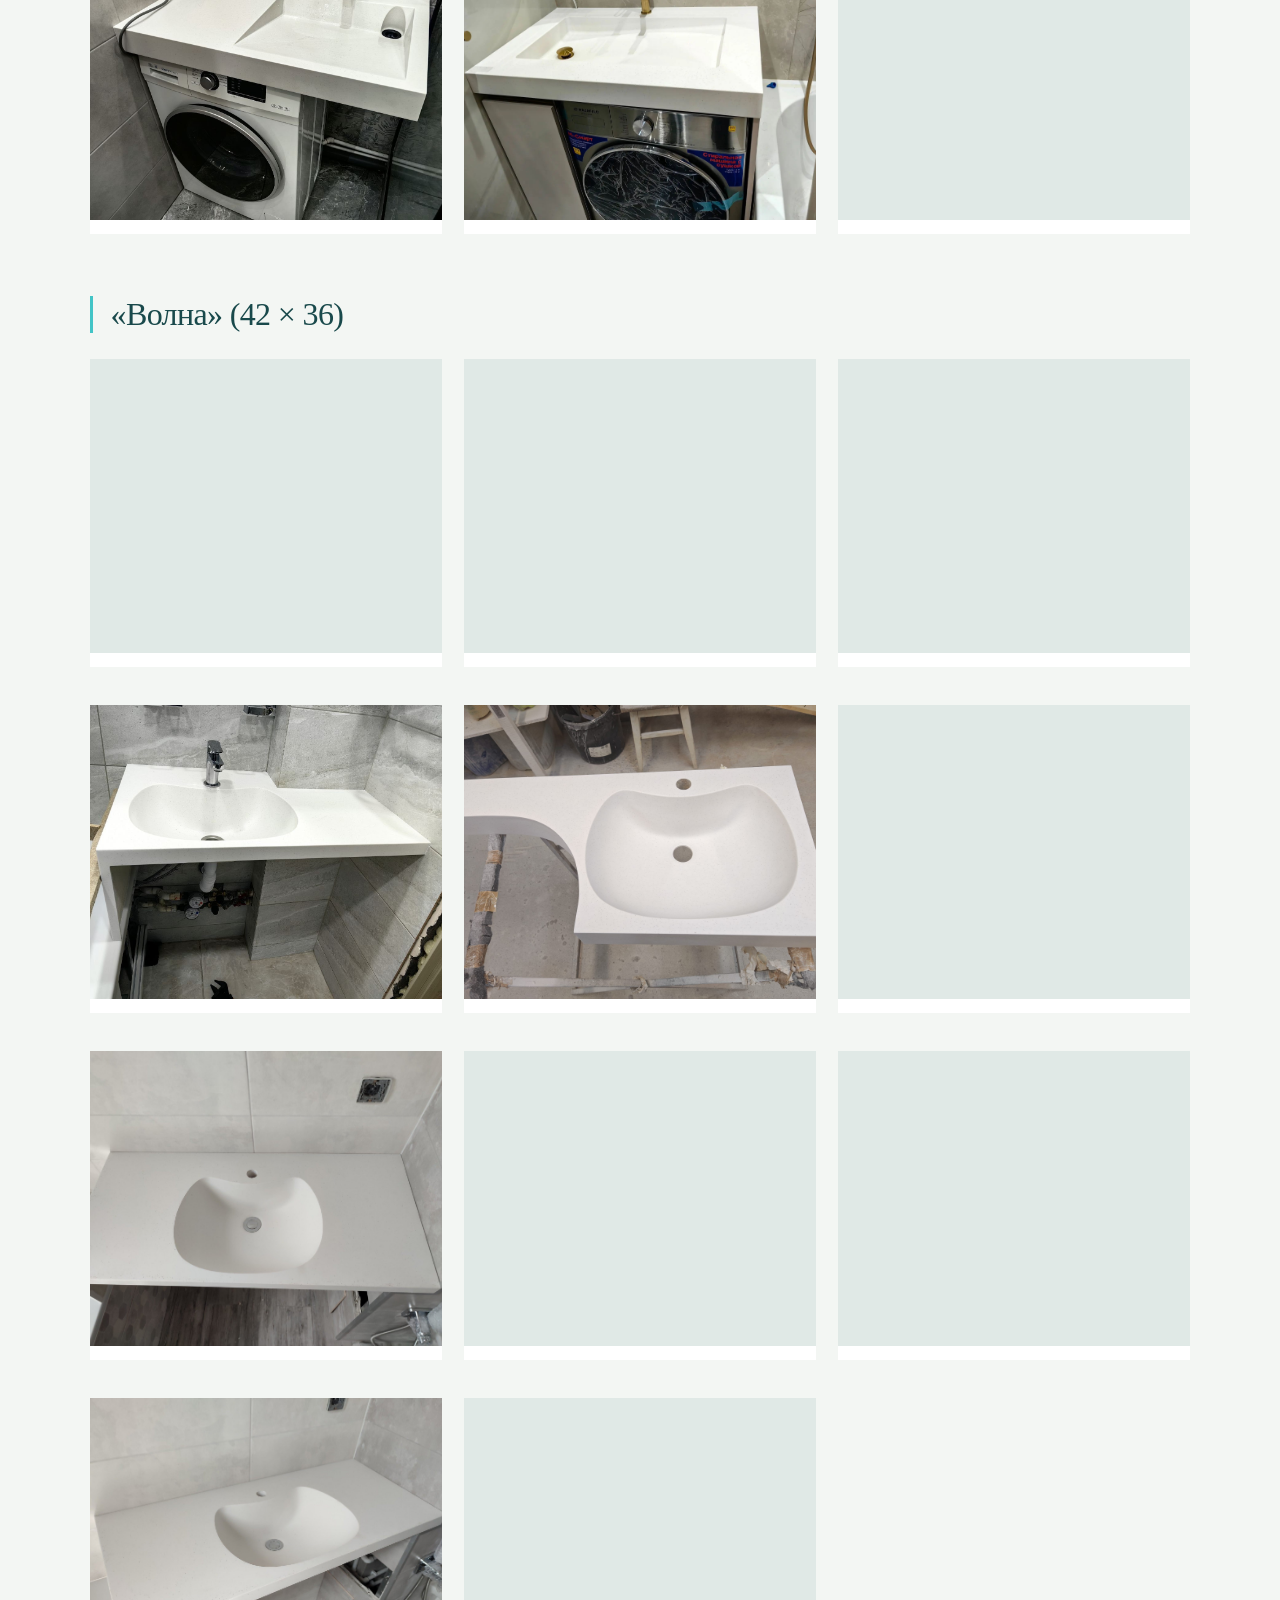
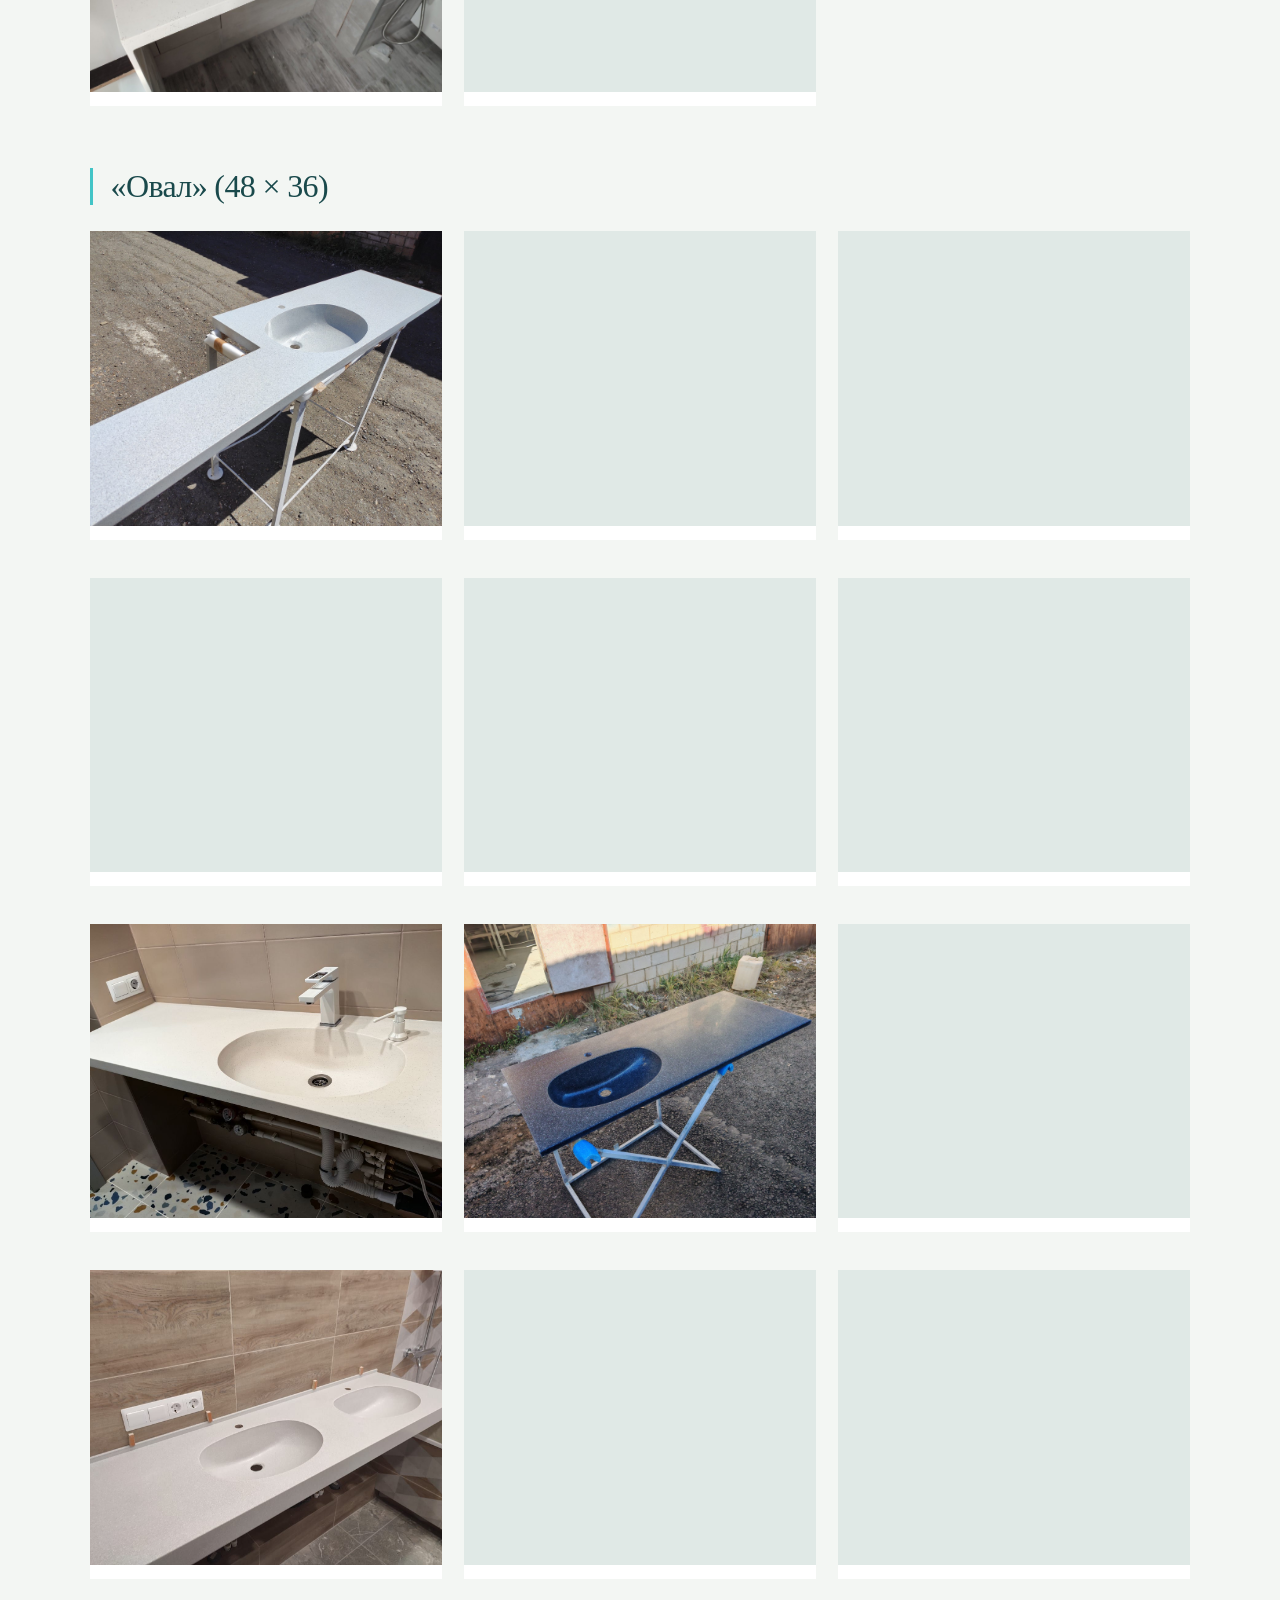
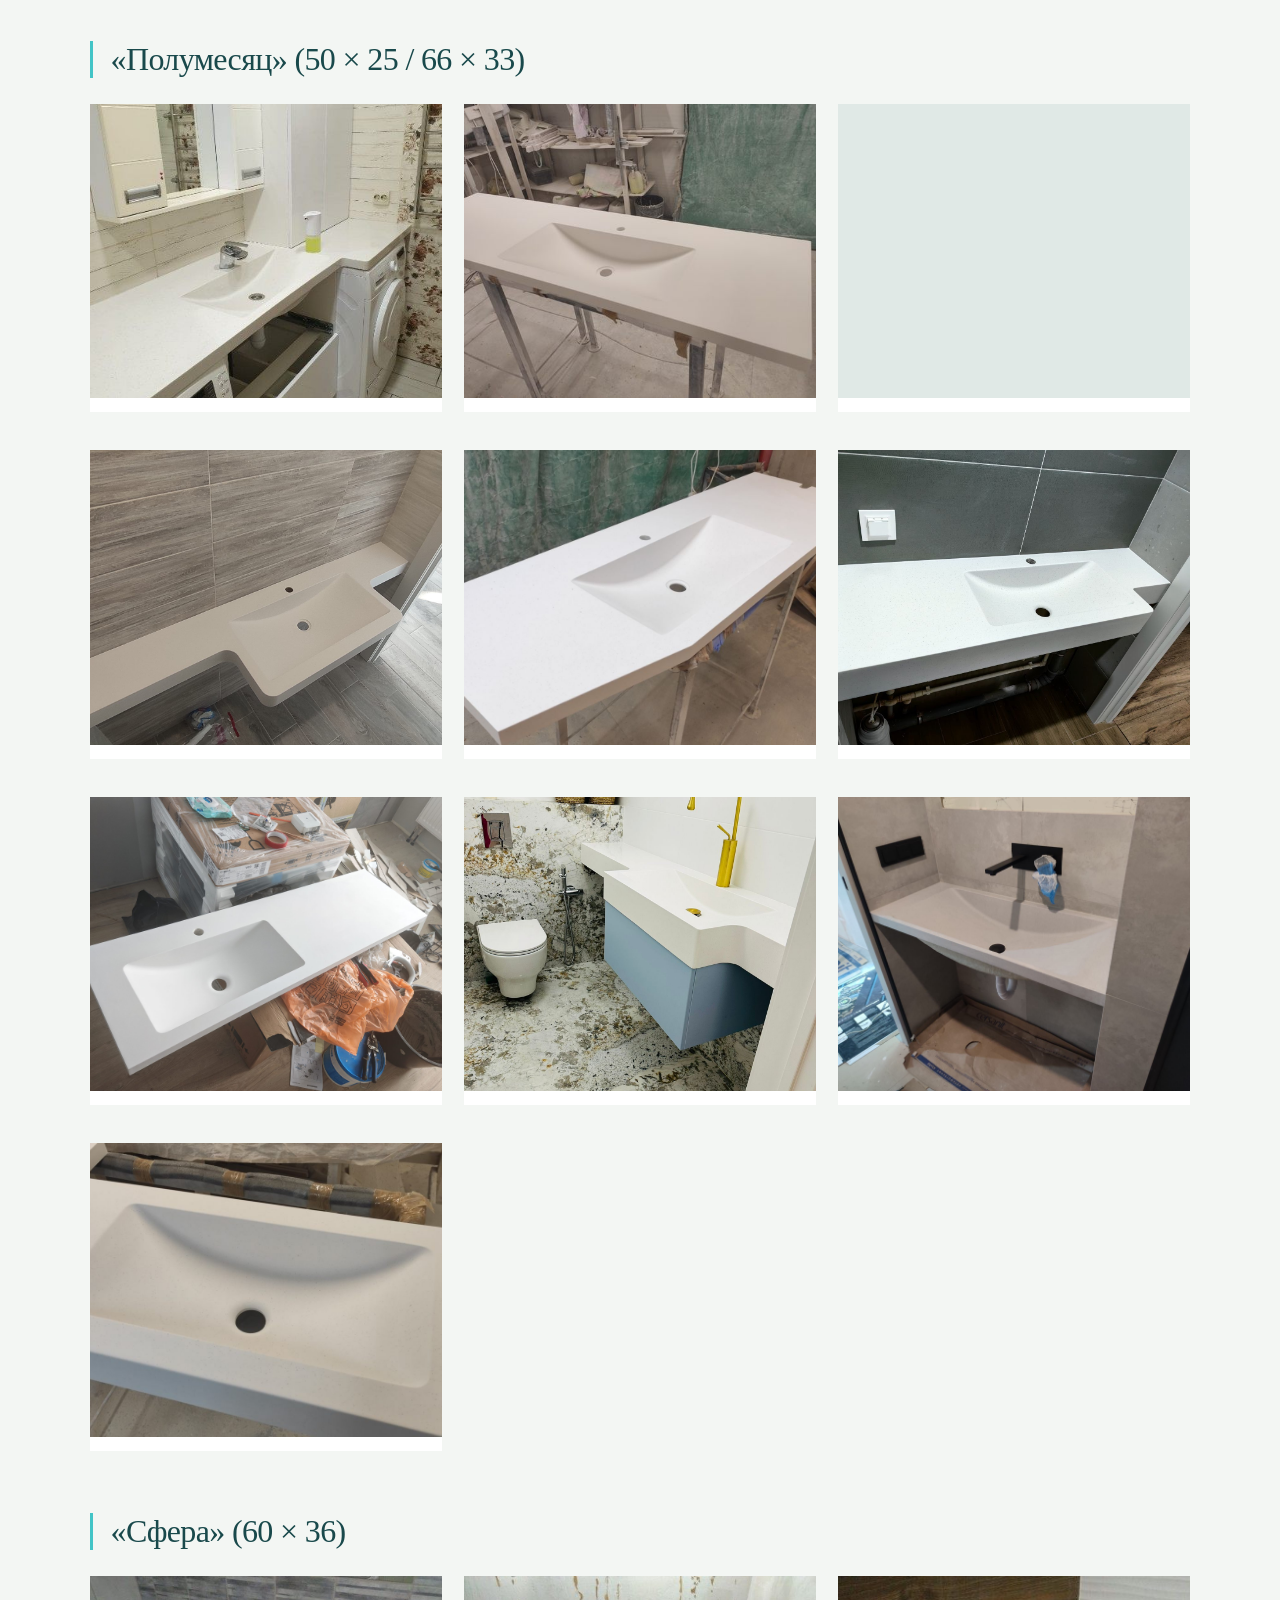
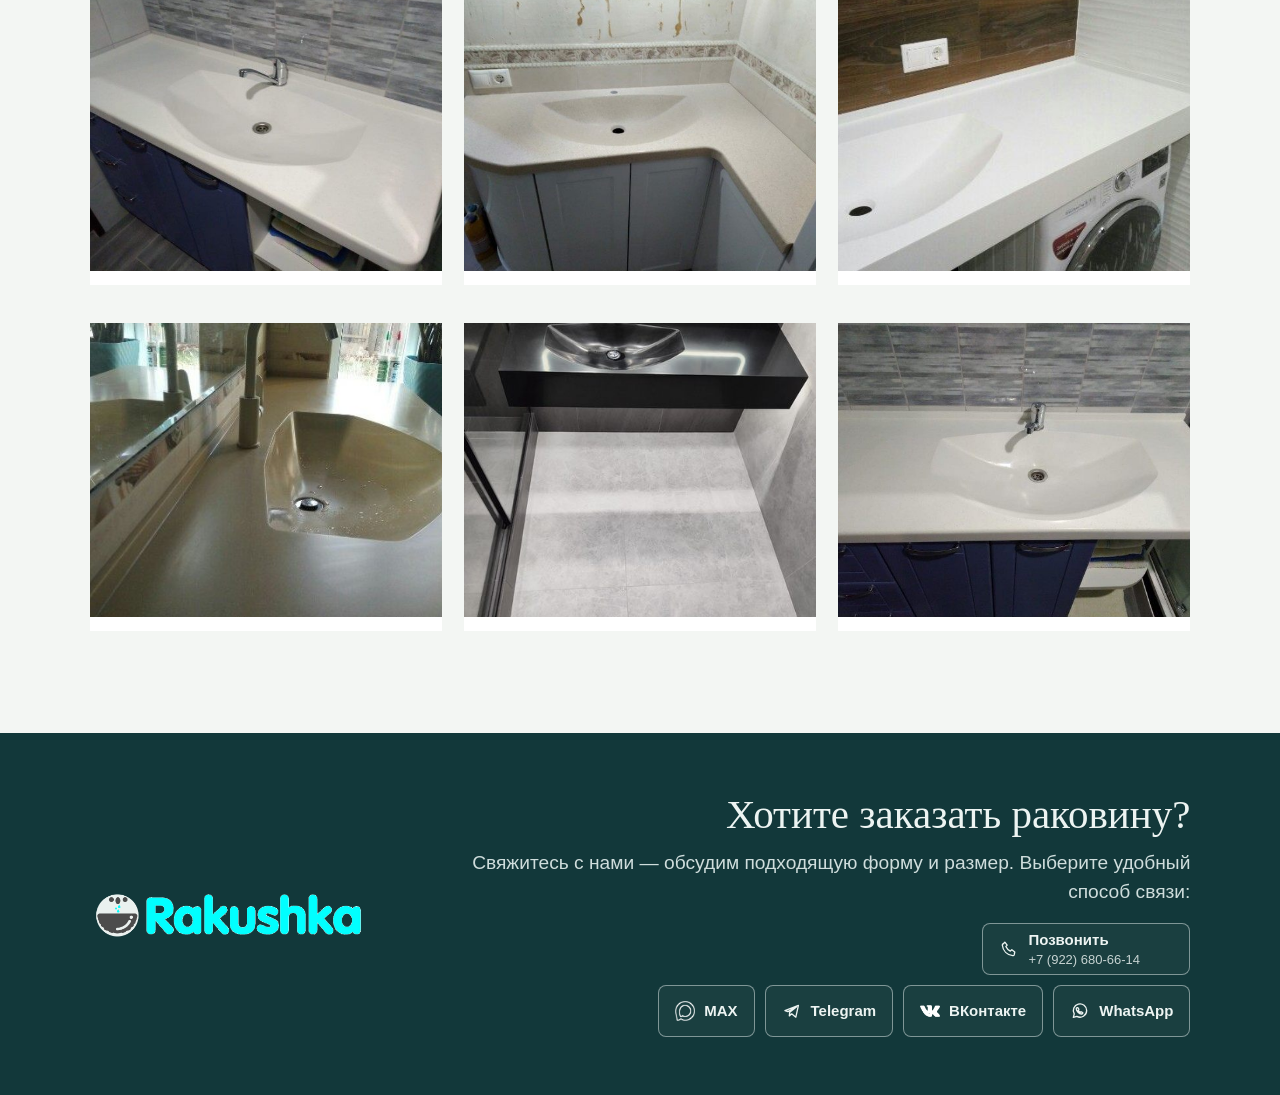
==== commit fc2aefd4: "Добавлен прогресс прокрутки и WhatsApp в меню" ====
--- a/works.html
+++ b/works.html
@@ -8,6 +8,7 @@
     <link rel="stylesheet" href="styles.css">
 </head>
 <body class="works-page">
+    <div class="scroll-progress" aria-hidden="true"><span class="scroll-progress__fill"></span></div>
     <header class="header">
         <a class="site-logo-link" href="index.html" aria-label="На главную страницу">
             <img class="site-logo" src="img/logo/logo-circle.png" alt="Форма камня — логотип">
@@ -35,6 +36,7 @@
             <div class="mobile-menu__socials">
                 <a href="https://t.me/maratusachev">Telegram</a>
                 <a href="https://max.ru/u/f9LHodD0cOLrPdPLi6p1ySVcDOKdnUDTAjddglqmSjcLEAeSOEm218_a-qA">MAX</a>
+                <a href="https://wa.me/qr/Z5MLQCVCQ3GNJ1">WhatsApp</a>
             </div>
         </div>
     </nav>
@@ -627,6 +629,22 @@
             }
         });
     </script>
+    <script>
+        const scrollProgressFill = document.querySelector(".scroll-progress__fill");
+
+        function updateScrollProgress() {
+            const scrollableHeight = document.documentElement.scrollHeight - window.innerHeight;
+            const scrollProgress = scrollableHeight > 0
+                ? Math.min(1, Math.max(0, window.scrollY / scrollableHeight))
+                : 0;
+
+            scrollProgressFill.style.transform = `scaleX(${scrollProgress})`;
+        }
+
+        window.addEventListener("scroll", updateScrollProgress, { passive: true });
+        window.addEventListener("resize", updateScrollProgress);
+        updateScrollProgress();
+    </script>
 </body>
 </html>
 
--- a/styles.css
+++ b/styles.css
@@ -1816,4 +1816,32 @@
 @media (prefers-reduced-motion: reduce) {
     .mobile-menu:not([hidden]) { animation: none; }
     .mobile-menu-toggle__line { transition: none; }
+}
+/* Mobile scroll progress, fixed to the top edge of the viewport. */
+.scroll-progress {
+    display: none;
+}
+
+@media (max-width: 680px) {
+    .scroll-progress {
+        position: fixed;
+        top: 0;
+        right: 0;
+        left: 0;
+        z-index: 1000;
+        display: block;
+        height: 3px;
+        overflow: hidden;
+        background: rgba(216, 226, 224, 0.75);
+        pointer-events: none;
+    }
+
+    .scroll-progress__fill {
+        display: block;
+        width: 100%;
+        height: 100%;
+        background: var(--color-accent);
+        transform: scaleX(0);
+        transform-origin: left center;
+    }
 }
